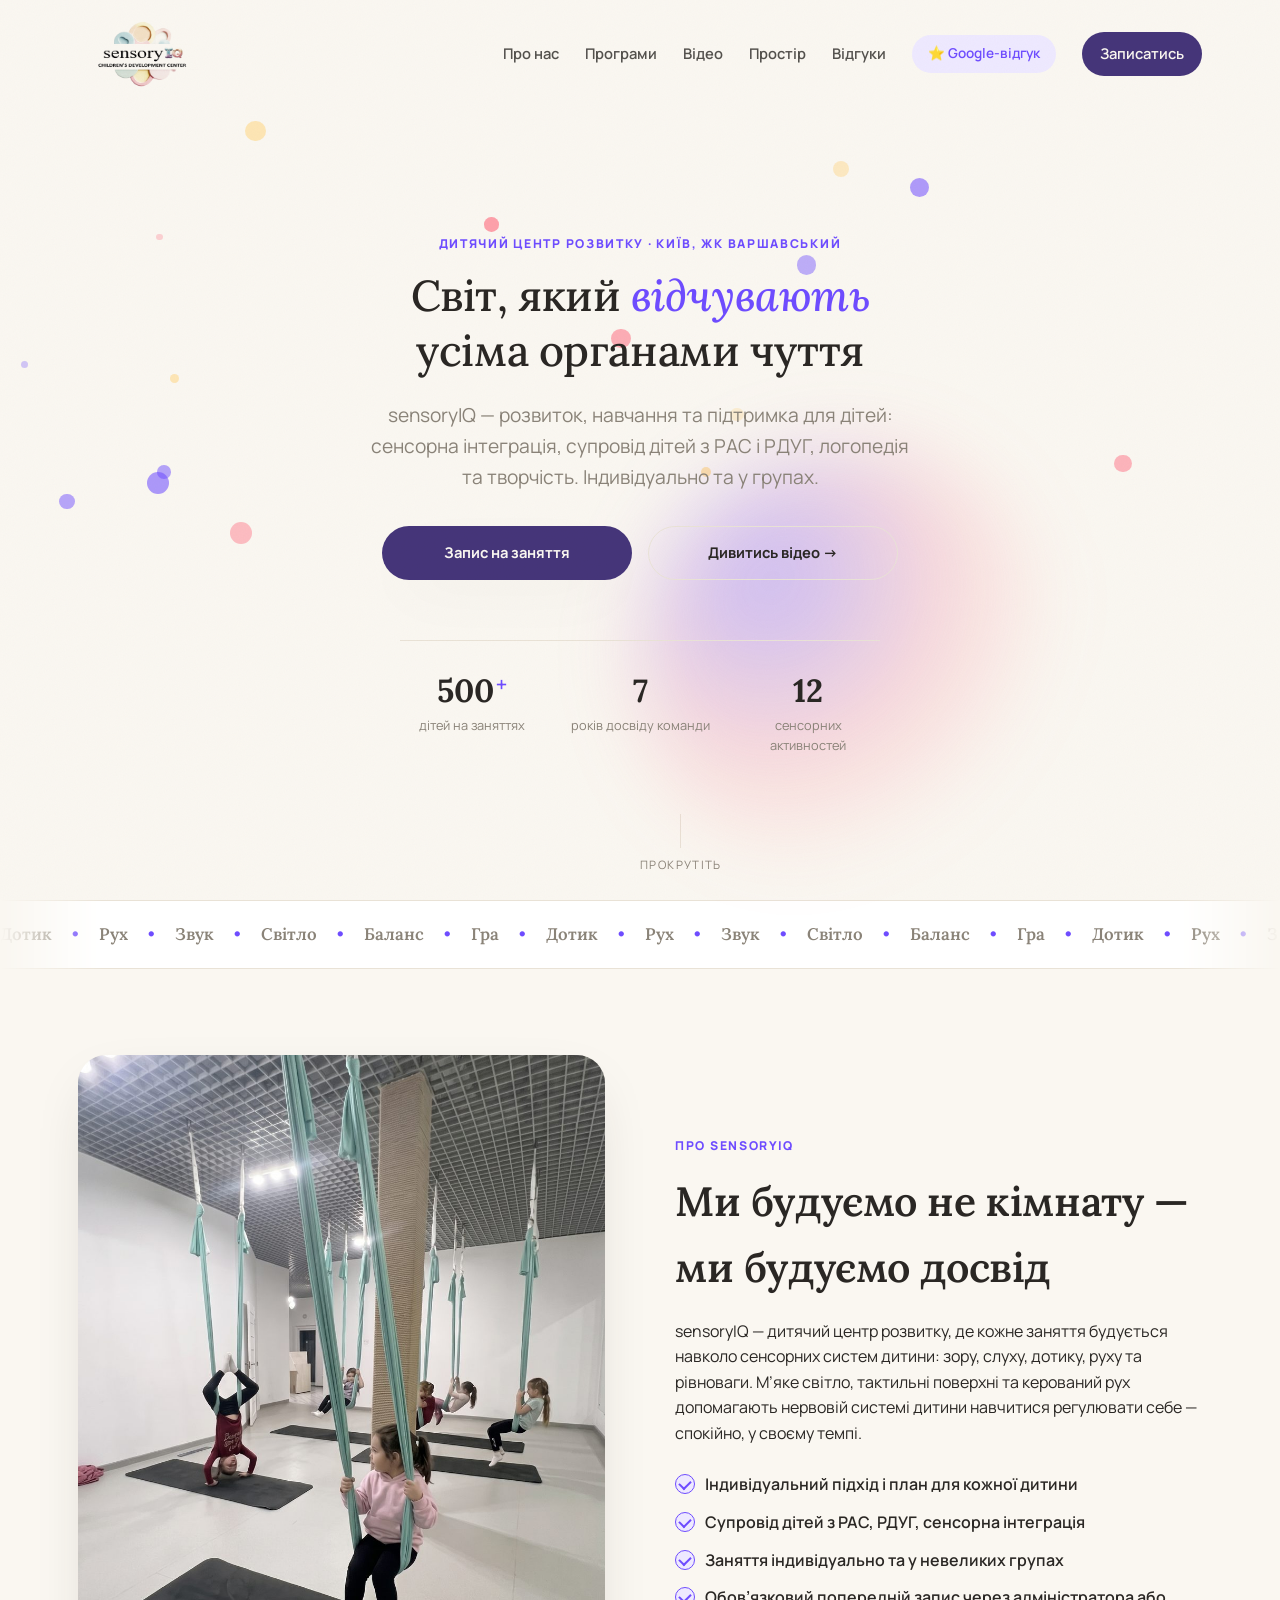
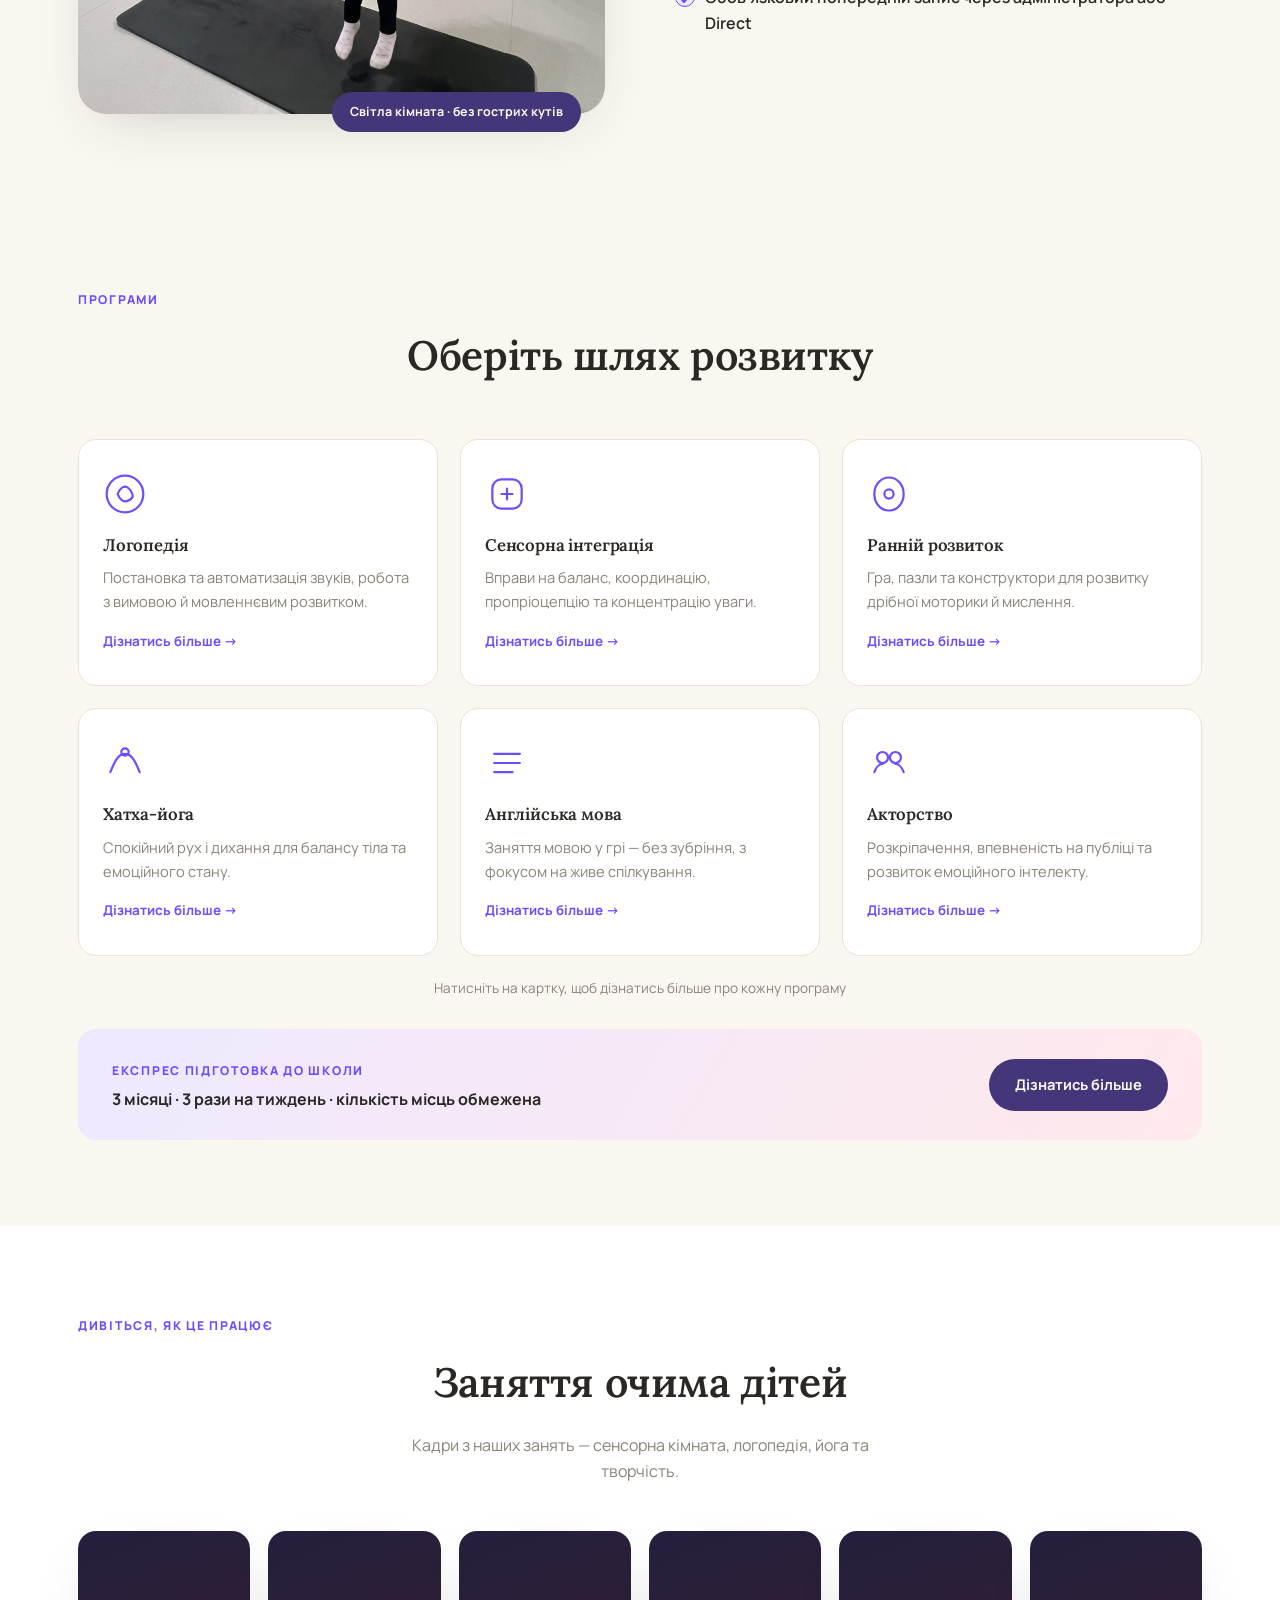
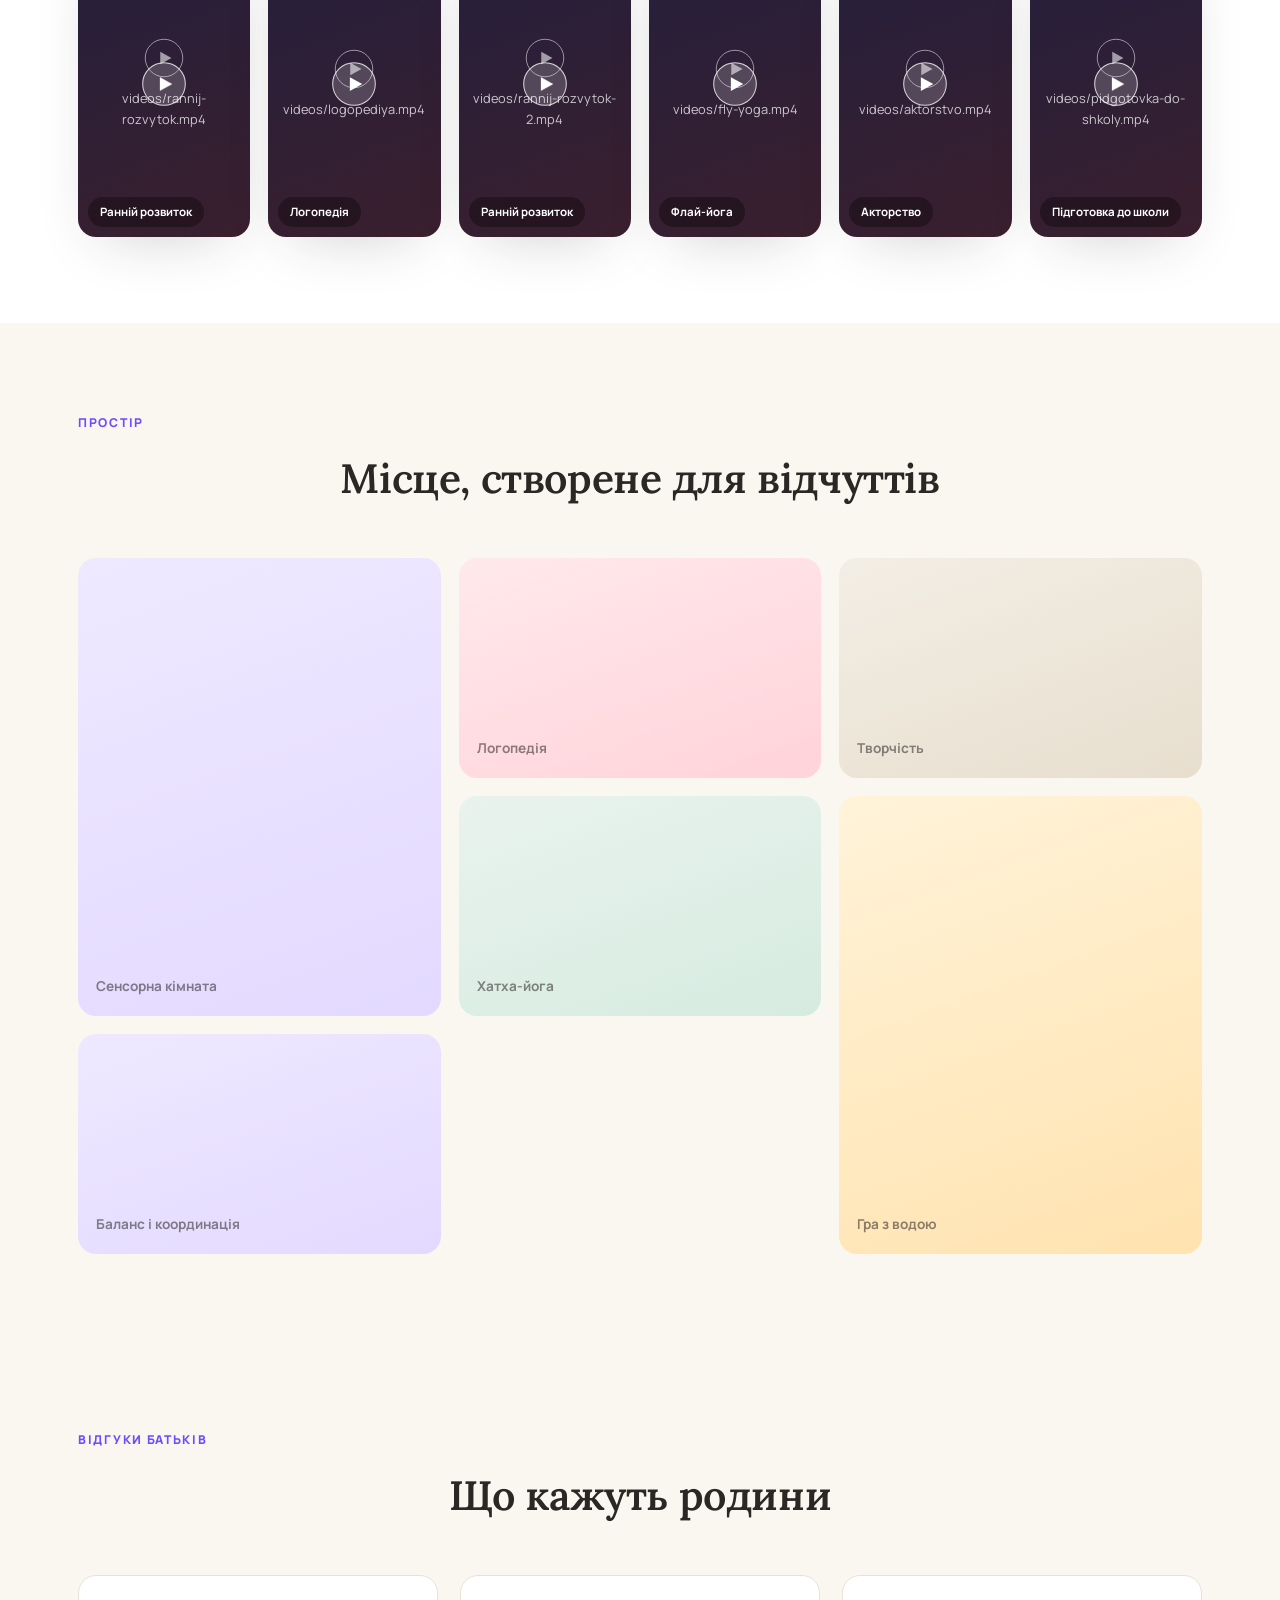
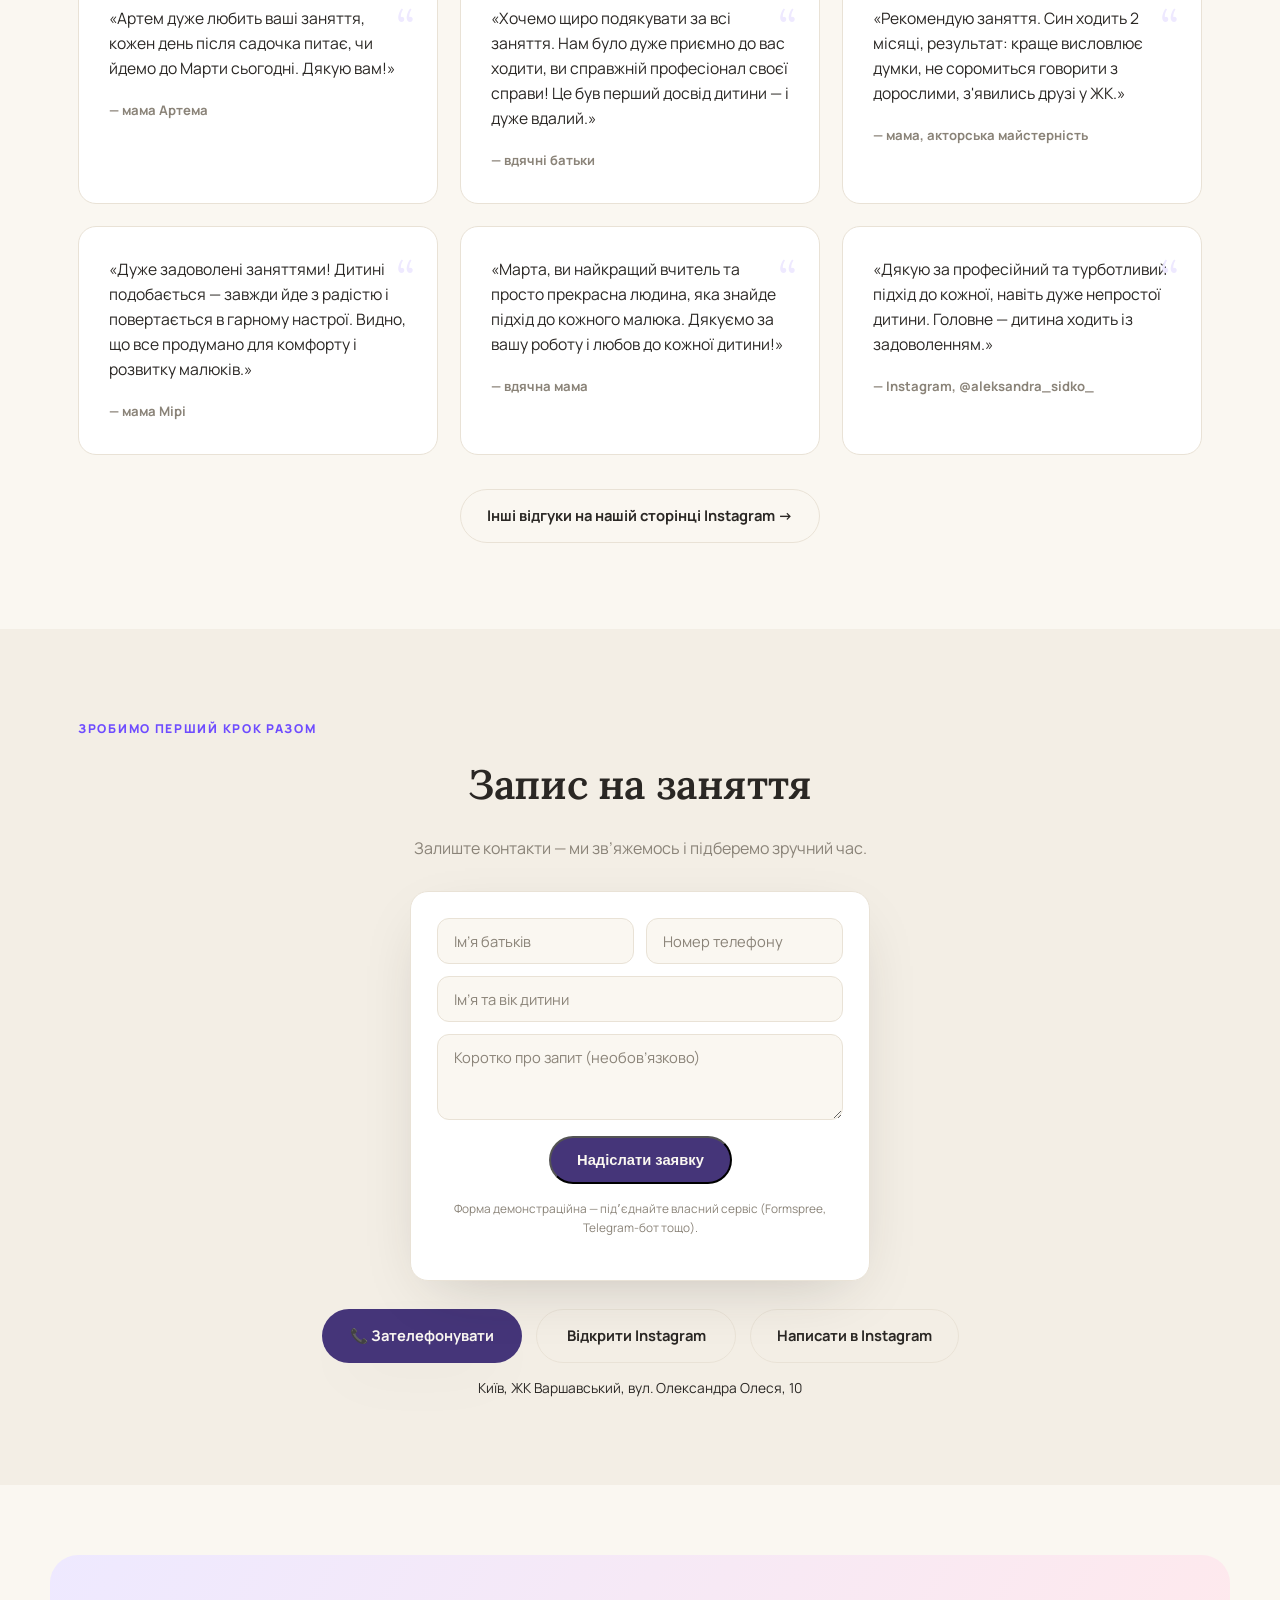
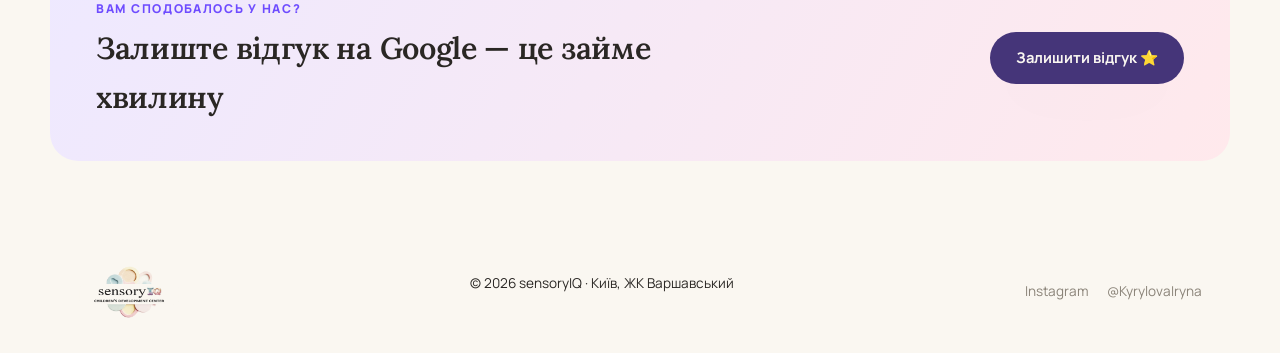
==== index.html @ 78f94ab3 "2 new" ====
<!DOCTYPE html>
<html lang="uk">
<head>
<meta charset="UTF-8">
<meta name="viewport" content="width=device-width, initial-scale=1.0">
<title>sensoryIQ — дитячий центр розвитку, Київ (ЖК Варшавський)</title>
<meta name="description" content="sensoryIQ — дитячий центр розвитку в Києві (ЖК Варшавський): сенсорна інтеграція, логопедія, ранній розвиток, хатха- та флай-йога, супровід дітей з РАС і РДУГ. Індивідуально та у групах.">
<meta name="keywords" content="сенсорна кімната Київ, дитячий центр розвитку, логопед Київ, сенсорна інтеграція, ранній розвиток дитини, РАС РДУГ, ЖК Варшавський">
<meta name="robots" content="index, follow">
<meta name="author" content="sensoryIQ">
<link rel="canonical" href="https://sensoryiq.github.io/">

<!-- Open Graph / Facebook / Instagram link preview -->
<meta property="og:type" content="business.business">
<meta property="og:site_name" content="sensoryIQ">
<meta property="og:title" content="sensoryIQ — дитячий центр розвитку, Київ">
<meta property="og:description" content="Сенсорна інтеграція, логопедія, ранній розвиток, хатха- та флай-йога для дітей. ЖК Варшавський, вул. Олександра Олеся, 10.">
<meta property="og:image" content="https://sensoryiq.github.io/assets/logo.png">
<meta property="og:url" content="https://sensoryiq.github.io/">
<meta property="og:locale" content="uk_UA">

<!-- Twitter Card -->
<meta name="twitter:card" content="summary_large_image">
<meta name="twitter:title" content="sensoryIQ — дитячий центр розвитку, Київ">
<meta name="twitter:description" content="Сенсорна інтеграція, логопедія, ранній розвиток, хатха- та флай-йога для дітей у Києві.">
<meta name="twitter:image" content="https://sensoryiq.github.io/assets/logo.png">

<!-- Favicons -->
<link rel="icon" href="assets/favicon.ico" sizes="any">
<link rel="icon" type="image/png" sizes="32x32" href="assets/favicon-32.png">
<link rel="icon" type="image/png" sizes="16x16" href="assets/favicon-16.png">
<link rel="apple-touch-icon" sizes="180x180" href="assets/favicon-180.png">
<meta name="theme-color" content="#FAF7F1">

<link rel="preconnect" href="https://fonts.googleapis.com">
<link rel="preconnect" href="https://fonts.gstatic.com" crossorigin>
<link href="https://fonts.googleapis.com/css2?family=Lora:ital,wght@0,400;0,500;0,600;0,700;1,600;1,700&family=Manrope:wght@400;500;600;700;800&display=swap" rel="stylesheet">
<link rel="stylesheet" href="style.css">

<!-- Structured data for Google (LocalBusiness / ChildCare) -->
<script type="application/ld+json">
{
  "@context": "https://schema.org",
  "@type": "ChildCare",
  "name": "sensoryIQ",
  "alternateName": "sensoryIQ Children's Development Center",
  "description": "Дитячий центр розвитку: сенсорна інтеграція, логопедія, ранній розвиток, хатха- та флай-йога, супровід дітей з РАС і РДУГ.",
  "image": "https://sensoryiq.github.io/assets/logo.png",
  "url": "https://sensoryiq.github.io/",
  "telephone": "+380637144836",
  "address": {
    "@type": "PostalAddress",
    "streetAddress": "вул. Олександра Олеся, 10",
    "addressLocality": "Київ",
    "addressCountry": "UA"
  },
  "sameAs": [
    "https://www.instagram.com/sensoryiq/"
  ]
}
</script>
</head>
<body>

<div class="grain"></div>
<div class="cursor-orb" id="cursorOrb" aria-hidden="true"></div>

<header class="site-header" id="siteHeader">
  <div class="wrap header-inner">
    <a href="#top" class="logo">
      <img src="assets/logo.png" alt="sensoryIQ — дитячий центр розвитку" width="140" height="74">
    </a>
    <nav class="nav" id="mainNav">
      <a href="#pro">Про нас</a>
      <a href="#programs">Програми</a>
      <a href="#video">Відео</a>
      <a href="#gallery">Простір</a>
      <a href="#reviews">Відгуки</a>
      <a href="https://share.google/1lm1CJQH7Kwl1VWo4" target="_blank" rel="noopener" class="nav-review">⭐ Google-відгук</a>
      <a href="#contact" class="nav-cta">Записатись</a>
    </nav>
    <button class="burger" id="burger" aria-label="Меню">
      <span></span><span></span><span></span>
    </button>
  </div>
</header>

<main id="top">

  <!-- HERO -->
  <section class="hero">
    <div class="hero-field" id="heroField">
      <!-- floating sensory dots, populated by JS -->
    </div>
    <div class="wrap hero-inner">
      <p class="eyebrow reveal">Дитячий центр розвитку · Київ, ЖК Варшавський</p>
      <h1 class="hero-title reveal">
        Світ, який <span class="accent-word">відчувають</span><br> усіма органами чуття
      </h1>
      <p class="hero-sub reveal">
        sensoryIQ — розвиток, навчання та підтримка для дітей: сенсорна інтеграція,
        супровід дітей з РАС і РДУГ, логопедія та творчість. Індивідуально та у групах.
      </p>
      <div class="hero-actions reveal">
        <a href="#contact" class="btn btn-primary magnetic">Запис на заняття</a>
        <a href="#video" class="btn btn-ghost magnetic">Дивитись відео →</a>
      </div>
      <div class="hero-stats reveal">
        <div class="stat">
          <span class="stat-value"><span class="stat-num" data-count="500">0</span><span class="stat-plus">+</span></span>
          <span class="stat-label">дітей на заняттях</span>
        </div>
        <div class="stat">
          <span class="stat-value"><span class="stat-num" data-count="7">0</span></span>
          <span class="stat-label">років досвіду команди</span>
        </div>
        <div class="stat">
          <span class="stat-value"><span class="stat-num" data-count="12">0</span></span>
          <span class="stat-label">сенсорних активностей</span>
        </div>
      </div>
    </div>
    <div class="scroll-cue reveal" aria-hidden="true"><span></span>прокрутіть</div>
  </section>

  <!-- MARQUEE -->
  <div class="marquee">
    <div class="marquee-track">
      <span>Дотик</span><span>•</span><span>Рух</span><span>•</span><span>Звук</span><span>•</span>
      <span>Світло</span><span>•</span><span>Баланс</span><span>•</span><span>Гра</span><span>•</span>
      <span>Дотик</span><span>•</span><span>Рух</span><span>•</span><span>Звук</span><span>•</span>
      <span>Світло</span><span>•</span><span>Баланс</span><span>•</span><span>Гра</span><span>•</span>
      <span>Дотик</span><span>•</span><span>Рух</span><span>•</span><span>Звук</span><span>•</span>
      <span>Світло</span><span>•</span><span>Баланс</span><span>•</span><span>Гра</span><span>•</span>
      <span>Дотик</span><span>•</span><span>Рух</span><span>•</span><span>Звук</span><span>•</span>
      <span>Світло</span><span>•</span><span>Баланс</span><span>•</span><span>Гра</span><span>•</span>
    </div>
  </div>

  <!-- ABOUT -->
  <section class="section about" id="pro">
    <div class="wrap about-grid">
      <div class="about-media reveal">
        <div class="media-frame">
          <img src="assets/photo-prostoru.jpg" alt="Сенсорна кімната sensoryIQ — заняття на повітряних гамаках" class="media-photo">
        </div>
        <div class="media-badge">Світла кімната · без гострих кутів</div>
      </div>
      <div class="about-text">
        <p class="eyebrow reveal">Про sensoryIQ</p>
        <h2 class="h2 reveal">Ми будуємо не кімнату — ми будуємо досвід</h2>
        <p class="reveal">
          sensoryIQ — дитячий центр розвитку, де кожне заняття будується навколо
          сенсорних систем дитини: зору, слуху, дотику, руху та рівноваги.
          М’яке світло, тактильні поверхні та керований рух допомагають нервовій
          системі дитини навчитися регулювати себе — спокійно, у своєму темпі.
        </p>
        <ul class="check-list reveal">
          <li>Індивідуальний підхід і план для кожної дитини</li>
          <li>Супровід дітей з РАС, РДУГ, сенсорна інтеграція</li>
          <li>Заняття індивідуально та у невеликих групах</li>
          <li>Обов’язковий попередній запис через адміністратора або Direct</li>
        </ul>
      </div>
    </div>
  </section>

  <!-- PROGRAMS -->
  <section class="section programs" id="programs">
    <div class="wrap">
      <p class="eyebrow reveal center">Програми</p>
      <h2 class="h2 reveal center">Оберіть шлях розвитку</h2>
      <div class="cards-grid">
        <a class="card reveal" href="programs/logopediya.html">
          <div class="card-icon">
            <svg viewBox="0 0 48 48"><circle cx="24" cy="24" r="20"/><path d="M16 24c2-6 6-8 8-8s6 2 8 8-6 8-8 8-6-2-8-8Z"/></svg>
          </div>
          <h3>Логопедія</h3>
          <p>Постановка та автоматизація звуків, робота з вимовою й мовленнєвим розвитком.</p>
          <span class="card-more">Дізнатись більше →</span>
        </a>
        <a class="card reveal" href="programs/sensorna-integraciya.html">
          <div class="card-icon">
            <svg viewBox="0 0 48 48"><rect x="8" y="8" width="32" height="32" rx="10"/><path d="M18 24h12M24 18v12"/></svg>
          </div>
          <h3>Сенсорна інтеграція</h3>
          <p>Вправи на баланс, координацію, пропріоцепцію та концентрацію уваги.</p>
          <span class="card-more">Дізнатись більше →</span>
        </a>
        <a class="card reveal" href="programs/rannij-rozvytok.html">
          <div class="card-icon">
            <svg viewBox="0 0 48 48"><path d="M24 6c9 0 16 8 16 18s-7 18-16 18S8 34 8 24 15 6 24 6Z"/><circle cx="24" cy="24" r="5"/></svg>
          </div>
          <h3>Ранній розвиток</h3>
          <p>Гра, пазли та конструктори для розвитку дрібної моторики й мислення.</p>
          <span class="card-more">Дізнатись більше →</span>
        </a>
        <a class="card reveal" href="programs/hatha-yoga.html">
          <div class="card-icon">
            <svg viewBox="0 0 48 48"><path d="M8 34c4-10 8-20 16-20s12 10 16 20"/><circle cx="24" cy="12" r="4"/></svg>
          </div>
          <h3>Хатха-йога</h3>
          <p>Спокійний рух і дихання для балансу тіла та емоційного стану.</p>
          <span class="card-more">Дізнатись більше →</span>
        </a>
        <a class="card reveal" href="programs/anglijska.html">
          <div class="card-icon">
            <svg viewBox="0 0 48 48"><path d="M10 14h28M10 24h28M10 34h20"/></svg>
          </div>
          <h3>Англійська мова</h3>
          <p>Заняття мовою у грі — без зубріння, з фокусом на живе спілкування.</p>
          <span class="card-more">Дізнатись більше →</span>
        </a>
        <a class="card reveal" href="programs/aktorstvo.html">
          <div class="card-icon">
            <svg viewBox="0 0 48 48"><circle cx="17" cy="18" r="6"/><circle cx="31" cy="18" r="6"/><path d="M8 34c2-6 6-9 9-9M40 34c-2-6-6-9-9-9"/></svg>
          </div>
          <h3>Акторство</h3>
          <p>Розкріпачення, впевненість на публіці та розвиток емоційного інтелекту.</p>
          <span class="card-more">Дізнатись більше →</span>
        </a>
      </div>
      <p class="section-sub center" style="margin-top:22px; font-size:0.85rem;">Натисніть на картку, щоб дізнатись більше про кожну програму</p>

      <div class="promo-banner reveal">
        <div>
          <p class="eyebrow" style="margin-bottom:6px;">Експрес підготовка до школи</p>
          <p class="promo-text">3 місяці · 3 рази на тиждень · кількість місць обмежена</p>
        </div>
        <a href="#contact" class="btn btn-primary magnetic">Дізнатись більше</a>
      </div>
    </div>
  </section>

  <!-- VIDEO -->
  <section class="section video-section" id="video">
    <div class="wrap">
      <p class="eyebrow reveal center">Дивіться, як це працює</p>
      <h2 class="h2 reveal center">Заняття очима дітей</h2>
      <p class="section-sub reveal center">Кадри з наших занять — сенсорна кімната, логопедія, йога та творчість.</p>

      <div class="video-grid">

        <div class="video-card reveal">
          <video class="video-el" playsinline muted loop preload="metadata" poster="assets/posters/rannij-rozvytok.jpg">
            <source src="videos/rannij-rozvytok.mp4" type="video/mp4">
          </video>
          <div class="video-fallback">
            <svg viewBox="0 0 64 64" class="play-icon"><circle cx="32" cy="32" r="30"/><path d="M26 22l18 10-18 10V22Z"/></svg>
            <span>videos/rannij-rozvytok.mp4</span>
          </div>
          <button class="video-play" aria-label="Відтворити відео">
            <svg viewBox="0 0 64 64"><circle cx="32" cy="32" r="31"/><path d="M26 22l18 10-18 10V22Z"/></svg>
          </button>
          <span class="video-caption">Ранній розвиток</span>
        </div>

        <div class="video-card reveal">
          <video class="video-el" playsinline muted loop preload="metadata" poster="assets/posters/logopediya.jpg">
            <source src="videos/logopediya.mp4" type="video/mp4">
          </video>
          <div class="video-fallback">
            <svg viewBox="0 0 64 64" class="play-icon"><circle cx="32" cy="32" r="30"/><path d="M26 22l18 10-18 10V22Z"/></svg>
            <span>videos/logopediya.mp4</span>
          </div>
          <button class="video-play" aria-label="Відтворити відео">
            <svg viewBox="0 0 64 64"><circle cx="32" cy="32" r="31"/><path d="M26 22l18 10-18 10V22Z"/></svg>
          </button>
          <span class="video-caption">Логопедія</span>
        </div>

        <div class="video-card reveal">
          <video class="video-el" playsinline muted loop preload="metadata" poster="assets/posters/rannij-rozvytok-2.jpg">
            <source src="videos/rannij-rozvytok-2.mp4" type="video/mp4">
          </video>
          <div class="video-fallback">
            <svg viewBox="0 0 64 64" class="play-icon"><circle cx="32" cy="32" r="30"/><path d="M26 22l18 10-18 10V22Z"/></svg>
            <span>videos/rannij-rozvytok-2.mp4</span>
          </div>
          <button class="video-play" aria-label="Відтворити відео">
            <svg viewBox="0 0 64 64"><circle cx="32" cy="32" r="31"/><path d="M26 22l18 10-18 10V22Z"/></svg>
          </button>
          <span class="video-caption">Ранній розвиток</span>
        </div>

        <div class="video-card reveal">
          <video class="video-el" playsinline muted loop preload="metadata" poster="assets/posters/fly-yoga.jpg">
            <source src="videos/fly-yoga.mp4" type="video/mp4">
          </video>
          <div class="video-fallback">
            <svg viewBox="0 0 64 64" class="play-icon"><circle cx="32" cy="32" r="30"/><path d="M26 22l18 10-18 10V22Z"/></svg>
            <span>videos/fly-yoga.mp4</span>
          </div>
          <button class="video-play" aria-label="Відтворити відео">
            <svg viewBox="0 0 64 64"><circle cx="32" cy="32" r="31"/><path d="M26 22l18 10-18 10V22Z"/></svg>
          </button>
          <span class="video-caption">Флай-йога</span>
        </div>

        <div class="video-card reveal">
          <video class="video-el" playsinline muted loop preload="metadata" poster="assets/posters/aktorstvo.jpg">
            <source src="videos/aktorstvo.mp4" type="video/mp4">
          </video>
          <div class="video-fallback">
            <svg viewBox="0 0 64 64" class="play-icon"><circle cx="32" cy="32" r="30"/><path d="M26 22l18 10-18 10V22Z"/></svg>
            <span>videos/aktorstvo.mp4</span>
          </div>
          <button class="video-play" aria-label="Відтворити відео">
            <svg viewBox="0 0 64 64"><circle cx="32" cy="32" r="31"/><path d="M26 22l18 10-18 10V22Z"/></svg>
          </button>
          <span class="video-caption">Акторство</span>
        </div>

        <div class="video-card reveal">
          <video class="video-el" playsinline muted loop preload="metadata" poster="assets/posters/pidgotovka-do-shkoly.jpg">
            <source src="videos/pidgotovka-do-shkoly.mp4" type="video/mp4">
          </video>
          <div class="video-fallback">
            <svg viewBox="0 0 64 64" class="play-icon"><circle cx="32" cy="32" r="30"/><path d="M26 22l18 10-18 10V22Z"/></svg>
            <span>videos/pidgotovka-do-shkoly.mp4</span>
          </div>
          <button class="video-play" aria-label="Відтворити відео">
            <svg viewBox="0 0 64 64"><circle cx="32" cy="32" r="31"/><path d="M26 22l18 10-18 10V22Z"/></svg>
          </button>
          <span class="video-caption">Підготовка до школи</span>
        </div>

      </div>
    </div>
  </section>

  <!-- GALLERY -->
  <section class="section gallery" id="gallery">
    <div class="wrap">
      <p class="eyebrow reveal center">Простір</p>
      <h2 class="h2 reveal center">Місце, створене для відчуттів</h2>
      <div class="gallery-grid">
        <div class="gallery-item reveal g-tall" data-tone="1"><span>Сенсорна кімната</span></div>
        <div class="gallery-item reveal" data-tone="2"><span>Логопедія</span></div>
        <div class="gallery-item reveal" data-tone="3"><span>Творчість</span></div>
        <div class="gallery-item reveal" data-tone="4"><span>Хатха-йога</span></div>
        <div class="gallery-item reveal g-tall" data-tone="5"><span>Гра з водою</span></div>
        <div class="gallery-item reveal" data-tone="1"><span>Баланс і координація</span></div>
      </div>
    </div>
  </section>

  <!-- REVIEWS -->
  <section class="section reviews" id="reviews">
    <div class="wrap">
      <p class="eyebrow reveal center">Відгуки батьків</p>
      <h2 class="h2 reveal center">Що кажуть родини</h2>
      <div class="reviews-track reveal">
        <div class="review-card">
          <p>«Артем дуже любить ваші заняття, кожен день після садочка питає, чи йдемо до Марти сьогодні. Дякую вам!»</p>
          <span>— мама Артема</span>
        </div>
        <div class="review-card">
          <p>«Хочемо щиро подякувати за всі заняття. Нам було дуже приємно до вас ходити, ви справжній професіонал своєї справи! Це був перший досвід дитини — і дуже вдалий.»</p>
          <span>— вдячні батьки</span>
        </div>
        <div class="review-card">
          <p>«Рекомендую заняття. Син ходить 2 місяці, результат: краще висловлює думки, не соромиться говорити з дорослими, з'явились друзі у ЖК.»</p>
          <span>— мама, акторська майстерність</span>
        </div>
        <div class="review-card">
          <p>«Дуже задоволені заняттями! Дитині подобається — завжди йде з радістю і повертається в гарному настрої. Видно, що все продумано для комфорту і розвитку малюків.»</p>
          <span>— мама Мірі</span>
        </div>
        <div class="review-card">
          <p>«Марта, ви найкращий вчитель та просто прекрасна людина, яка знайде підхід до кожного малюка. Дякуємо за вашу роботу і любов до кожної дитини!»</p>
          <span>— вдячна мама</span>
        </div>
        <div class="review-card">
          <p>«Дякую за професійний та турботливий підхід до кожної, навіть дуже непростої дитини. Головне — дитина ходить із задоволенням.»</p>
          <span>— Instagram, @aleksandra_sidko_</span>
        </div>
      </div>
      <div class="center" style="margin-top:34px;">
        <a href="https://www.instagram.com/sensoryiq/" target="_blank" rel="noopener" class="btn btn-ghost magnetic">Інші відгуки на нашій сторінці Instagram →</a>
      </div>
    </div>
  </section>

  <!-- CTA / CONTACT -->
  <section class="section contact" id="contact">
    <div class="wrap contact-inner">
      <p class="eyebrow reveal center">Зробимо перший крок разом</p>
      <h2 class="h2 reveal center">Запис на заняття</h2>
      <p class="section-sub reveal center">Залиште контакти — ми зв’яжемось і підберемо зручний час.</p>

      <form class="contact-form reveal" id="contactForm">
        <div class="form-row">
          <input type="text" name="name" placeholder="Ім’я батьків" required>
          <input type="tel" name="phone" placeholder="Номер телефону" required>
        </div>
        <input type="text" name="child" placeholder="Ім’я та вік дитини">
        <textarea name="message" placeholder="Коротко про запит (необов’язково)" rows="3"></textarea>
        <button type="submit" class="btn btn-primary magnetic">Надіслати заявку</button>
        <p class="form-note">Форма демонстраційна — підʼєднайте власний сервіс (Formspree, Telegram-бот тощо).</p>
      </form>

      <div class="contact-actions reveal">
        <a href="tel:+380637144836" class="btn btn-primary magnetic">📞 Зателефонувати</a>
        <a href="https://www.instagram.com/sensoryiq/" target="_blank" rel="noopener" class="btn btn-ghost magnetic">Відкрити Instagram</a>
        <a href="https://ig.me/m/sensoryiq" target="_blank" rel="noopener" class="btn btn-ghost magnetic">Написати в Instagram</a>
      </div>
      <p class="contact-address reveal center">Київ, ЖК Варшавський, вул. Олександра Олеся, 10</p>
    </div>
  </section>

</main>

<!-- REVIEW CTA — BOTTOM -->
<section class="review-cta">
  <div class="wrap review-cta-inner">
    <div>
      <p class="eyebrow" style="margin-bottom:6px;">Вам сподобалось у нас?</p>
      <h2 class="h2" style="margin-bottom:0; font-size: clamp(1.4rem, 2.6vw, 1.9rem);">Залиште відгук на Google — це займе хвилину</h2>
    </div>
    <a href="https://share.google/1lm1CJQH7Kwl1VWo4" target="_blank" rel="noopener" class="btn btn-primary magnetic">Залишити відгук ⭐</a>
  </div>
</section>

<footer class="site-footer">
  <div class="wrap footer-inner">
    <a href="#top" class="logo">
      <img src="assets/logo.png" alt="sensoryIQ" width="110" height="58">
    </a>
    <p>© <span id="year"></span> sensoryIQ · Київ, ЖК Варшавський</p>
    <div class="footer-links">
      <a href="https://www.instagram.com/sensoryiq/" target="_blank" rel="noopener">Instagram</a>
      <a href="https://t.me/KyrylovaIryna" target="_blank" rel="noopener">@KyrylovaIryna</a>
    </div>
  </div>
</footer>

<button class="to-top" id="toTop" aria-label="Прокрутити нагору">
  <svg viewBox="0 0 24 24" width="20" height="20"><path d="M12 19V5M5 12l7-7 7 7" fill="none" stroke="currentColor" stroke-width="2.2" stroke-linecap="round" stroke-linejoin="round"/></svg>
</button>

<script src="script.js"></script>
</body>
</html>
---- style.css ----
/* =========================================================
   SensoryIQ — design tokens
   Palette: warm ivory + soft surfaces + one vivid accent (violet)
   Display face: Lora (serif) / Body: Manrope
========================================================= */
:root{
  --bg: #FAF7F1;
  --surface: #FFFFFF;
  --surface-2: #F3EEE5;
  --ink: #2A2724;
  --muted: #8A8378;
  --line: #E9E2D6;
  --accent: #6E4CFF;
  --accent-2: #FF5D73;
  --accent-soft: #EEE9FF;
  --accent-soft-2: #FFE9EC;
  --accent-deep: #453579;
  --radius-lg: 28px;
  --radius-md: 18px;
  --radius-sm: 12px;
  --shadow-soft: 0 20px 60px -25px rgba(42,39,36,0.25);
  --ease: cubic-bezier(.16,1,.3,1);
}

*{ box-sizing: border-box; }
html{ scroll-behavior: smooth; overflow-x: hidden; }
body{ overflow-x: hidden; }
[id]{ scroll-margin-top: 128px; }

body{
  margin:0;
  background: var(--bg);
  color: var(--ink);
  font-family: 'Manrope', sans-serif;
  font-size: 16px;
  line-height: 1.6;
  -webkit-font-smoothing: antialiased;
  overflow-x: hidden;
}

h1,h2,h3{
  font-family: 'Lora', serif;
  font-weight: 600;
  margin: 0;
  letter-spacing: -0.01em;
}
h3{ font-weight: 600; font-size: 1.05rem; }

p{ margin: 0 0 1rem; color: var(--ink); }
a{ color: inherit; text-decoration: none; }
.wrap{ max-width: 1180px; margin: 0 auto; padding: 0 28px; }
.center{ text-align: center; margin-left: auto; margin-right: auto; }

.eyebrow{
  display:inline-block;
  font-family:'Manrope', sans-serif;
  font-size: 0.76rem;
  font-weight: 800;
  letter-spacing: 0.14em;
  text-transform: uppercase;
  color: var(--accent);
  margin: 0 0 14px;
}
.h2{ font-size: clamp(1.8rem, 3.2vw, 2.6rem); font-weight: 600; max-width: 620px; margin: 0 auto 18px; }
.section-sub{ color: var(--muted); max-width: 520px; margin: 0 auto 30px; }
.section{ padding: 86px 0; position: relative; }
code{ background: var(--surface-2); padding: 2px 8px; border-radius: 6px; font-size: 0.85em; }

/* film grain / texture overlay for warmth */
.grain{
  position: fixed; inset: 0; pointer-events: none; z-index: 999;
  opacity: 0.035; mix-blend-mode: multiply;
  background-image: url("data:image/svg+xml,%3Csvg xmlns='http://www.w3.org/2000/svg' width='120' height='120'%3E%3Cfilter id='n'%3E%3CfeTurbulence type='fractalNoise' baseFrequency='0.9' numOctaves='2' stitchTiles='stitch'/%3E%3C/filter%3E%3Crect width='100%25' height='100%25' filter='url(%23n)'/%3E%3C/svg%3E");
}

/* cursor-reactive sensory orb — signature element */
.cursor-orb{
  position: fixed; top:0; left:0; width: 420px; height: 420px;
  border-radius: 50%; pointer-events: none; z-index: 1;
  background: radial-gradient(circle at 30% 30%, rgba(110,76,255,0.35), rgba(255,93,115,0.18) 45%, transparent 70%);
  filter: blur(40px);
  transform: translate(-50%,-50%);
  transition: opacity .4s var(--ease);
  will-change: transform;
}

/* ---------------- HEADER ---------------- */
.site-header{
  position: fixed; top:0; left:0; right:0; z-index: 100;
  padding: 20px 0;
  transition: background .3s var(--ease), padding .3s var(--ease), box-shadow .3s var(--ease);
}
.site-header.scrolled{
  background: rgba(250,247,241,0.85);
  backdrop-filter: blur(14px);
  padding: 14px 0;
  box-shadow: 0 1px 0 var(--line);
}
.site-header.scrolled .logo img{ height: 48px; }
.header-inner{ display:flex; align-items:center; justify-content: space-between; }
.logo{ display:flex; align-items:center; }
.logo img{ height: 68px; width: auto; display:block; }

.nav{ display:flex; align-items:center; gap: 26px; font-size: 0.92rem; font-weight: 600; }
.nav a{ opacity: .8; transition: opacity .2s; }
.nav a:hover{ opacity: 1; }
.nav-review{
  opacity: 1 !important; color: var(--accent) !important;
  background: var(--accent-soft); padding: 8px 16px; border-radius: 999px; font-size: 0.85rem;
}
.nav-review:hover{ background: var(--accent-soft-2) !important; }
.nav-cta{
  background: var(--accent-deep); color: var(--bg) !important; opacity:1 !important;
  padding: 10px 18px; border-radius: 999px;
}
.burger{ display:none; flex-direction:column; gap:5px; background:none; border:0; cursor:pointer; padding: 8px; }
.burger span{ width: 22px; height: 2px; background: var(--ink); border-radius: 2px; }

/* ---------------- HERO ---------------- */
.hero{
  position: relative;
  min-height: 100svh;
  display:flex; flex-direction:column; align-items:center; justify-content:center;
  text-align:center;
  padding: 146px 0 60px;
  overflow: hidden;
}
.hero-field{ position:absolute; inset:0; z-index:0; pointer-events:none; }
.hero-field .dot{
  position:absolute; border-radius:50%;
  background: var(--accent);
  opacity: 0.55;
}
.hero-inner{ position:relative; z-index:2; max-width: 780px; }
.hero-title{
  font-size: clamp(1.7rem, 3.4vw, 2.7rem);
  font-weight: 500;
  line-height: 1.28;
  margin-bottom: 22px;
}
.accent-word{ color: var(--accent); font-style: italic; font-weight: 500; position:relative; }
.hero-sub{
  font-size: clamp(1rem, 1.6vw, 1.2rem);
  color: var(--muted);
  max-width: 560px; margin: 0 auto 34px;
}
.hero-actions{ display:flex; gap:16px; justify-content:center; flex-wrap:wrap; margin-bottom: 60px; }
.hero-actions .btn{ min-width: 250px; justify-content:center; }

.btn{
  display:inline-flex; align-items:center; gap:8px;
  padding: 14px 26px; border-radius: 999px;
  font-weight: 700; font-size: 0.92rem;
  transition: transform .35s var(--ease), box-shadow .35s var(--ease), background .3s;
}
.btn-primary{ background: var(--accent-deep); color: var(--bg); box-shadow: var(--shadow-soft); }
.btn-primary:hover{ transform: translateY(-3px); }
.btn-ghost{ background: transparent; border: 1.5px solid var(--line); color: var(--ink); }
.btn-ghost:hover{ background: var(--surface-2); }

.hero-stats{
  display:grid; grid-template-columns: repeat(3, 1fr); gap: 24px; max-width: 480px; margin: 0 auto;
  padding-top: 34px; border-top: 1px solid var(--line);
}
.stat{ display:flex; flex-direction:column; align-items:center; }
.stat-value{ display:flex; align-items:flex-start; gap: 2px; }
.stat-num{ font-family:'Lora', serif; font-size: 2rem; font-weight:700; color: var(--ink); line-height:1; }
.stat-plus{ font-family:'Lora', serif; font-size: 1.3rem; color: var(--accent); font-weight:700; line-height:1; }
.stat-label{ font-size: 0.8rem; color: var(--muted); margin-top: 8px; }

.scroll-cue{
  position:absolute; bottom: 26px; left:50%; transform: translateX(-50%);
  font-size: 0.72rem; letter-spacing: .12em; text-transform: uppercase; color: var(--muted);
  display:flex; flex-direction:column; align-items:center; gap:8px;
}
.scroll-cue span{
  width: 1px; height: 34px; background: var(--line);
  position: relative; overflow:hidden;
}
.scroll-cue span::after{
  content:''; position:absolute; top:-100%; left:0; width:100%; height:100%;
  background: var(--accent);
  animation: scrollLine 1.8s infinite var(--ease);
}
@keyframes scrollLine{ 50%{ top:0; } 100%{ top:100%; } }

/* ---------------- MARQUEE ---------------- */
.marquee{
  border-top: 1px solid var(--line); border-bottom: 1px solid var(--line);
  overflow: hidden; padding: 20px 0; background: var(--surface);
  mask-image: linear-gradient(to right, transparent, black 8%, black 92%, transparent);
  -webkit-mask-image: linear-gradient(to right, transparent, black 8%, black 92%, transparent);
}
.marquee-track{
  display:flex; gap: 20px; white-space: nowrap; width: max-content;
  font-family:'Lora', serif; font-size: 1.05rem; font-weight:600;
  color: var(--muted);
  animation: marquee 34s linear infinite;
}
.marquee-track span:nth-child(2n){ color: var(--accent); }
@keyframes marquee{ from{ transform: translateX(0); } to{ transform: translateX(-25%); } }

/* ---------------- ABOUT ---------------- */
.about-grid{ display:grid; grid-template-columns: 1fr 1fr; gap: 70px; align-items:center; }
.media-frame{
  border-radius: var(--radius-lg); overflow:hidden; aspect-ratio: 4/5;
  background: var(--surface-2); box-shadow: var(--shadow-soft);
  position:relative;
}
.media-photo{ width:100%; height:100%; object-fit:cover; display:block; }
.media-placeholder{
  width:100%; height:100%; display:flex; flex-direction:column; align-items:center; justify-content:center;
  gap: 14px; position:relative;
  background: linear-gradient(160deg, var(--accent-soft), var(--accent-soft-2));
}
.blob-svg{ width: 62%; opacity: 0.9; }
.blob-path{ fill: var(--accent); animation: morph 9s var(--ease) infinite alternate; transform-origin: center; }
@keyframes morph{
  0%{ d: path("M45,-58C58,-49,68,-33,71,-15C74,3,70,23,58,38C46,53,26,64,4,66C-18,68,-36,62,-49,49C-62,36,-70,16,-70,-4C-71,-24,-64,-44,-49,-56C-35,-68,-13,-73,6,-77C25,-81,32,-67,45,-58Z"); }
  100%{ d: path("M39,-51C51,-40,60,-27,64,-11C68,5,67,23,58,38C49,52,32,63,13,68C-6,72,-27,68,-42,56C-57,44,-66,25,-67,5C-68,-14,-61,-33,-48,-46C-35,-59,-16,-67,2,-68C20,-70,27,-62,39,-51Z"); }
}
.placeholder-label{ font-size: 0.8rem; font-weight:700; color: var(--ink); background: rgba(255,255,255,.7); padding:6px 14px; border-radius: 999px; }
.media-badge{
  position:absolute; bottom: -18px; right: 24px;
  background: var(--accent-deep); color: var(--bg); font-family:'Manrope',sans-serif; font-size:0.78rem; font-weight:700;
  padding: 10px 18px; border-radius: 999px; box-shadow: var(--shadow-soft);
}
.check-list{ list-style:none; padding:0; margin: 26px 0 0; display:grid; gap: 12px; }
.check-list li{ position:relative; padding-left: 30px; font-weight:600; }
.check-list li::before{
  content:''; position:absolute; left:0; top:2px; width:18px; height:18px; border-radius:50%;
  background: var(--accent-soft); border: 1.5px solid var(--accent);
}
.check-list li::after{
  content:''; position:absolute; left:6px; top:6px; width:6px; height:9px;
  border-right:2px solid var(--accent); border-bottom:2px solid var(--accent);
  transform: rotate(45deg);
}

/* ---------------- PROGRAMS ---------------- */
.cards-grid{ display:grid; grid-template-columns: repeat(3,1fr); gap: 22px; margin-top: 50px; }
.promo-banner{
  margin-top: 28px; padding: 28px 34px; border-radius: var(--radius-md);
  background: linear-gradient(120deg, var(--accent-soft), var(--accent-soft-2));
  display:flex; align-items:center; justify-content:space-between; gap: 20px; flex-wrap: wrap;
}
.promo-text{ font-weight:700; margin:0; }
.card{
  display:block;
  background: var(--surface); border-radius: var(--radius-md); padding: 32px 24px;
  border: 1px solid var(--line);
  min-width: 0;
  transition: transform .4s var(--ease), box-shadow .4s var(--ease), border-color .4s;
}
.card:hover{ transform: translateY(-8px); box-shadow: var(--shadow-soft); border-color: transparent; }
.card-icon{ width: 44px; height:44px; margin-bottom: 16px; }
.card-icon svg{ width:100%; height:100%; fill:none; stroke: var(--accent); stroke-width:2.4; stroke-linecap:round; stroke-linejoin:round; }
.card h3{ font-size: 1.05rem; margin-bottom: 8px; }
.card p{ color: var(--muted); font-size: 0.92rem; margin:0 0 14px; }
.card-more{
  display:inline-block; font-family:'Manrope',sans-serif; font-weight:700; font-size: 0.84rem;
  color: var(--accent); transition: transform .3s var(--ease);
}
.card:hover .card-more{ transform: translateX(4px); }

/* ---------------- VIDEO ---------------- */
.video-section{ background: var(--surface); }
.video-grid{
  display:grid; grid-template-columns: repeat(6, 1fr); gap: 18px; margin-top: 46px;
}
.video-card{
  position:relative; border-radius: var(--radius-md); overflow:hidden; aspect-ratio: 9/16;
  background: linear-gradient(160deg, #241f3d, #3a1f2e);
  cursor:pointer;
  box-shadow: var(--shadow-soft);
}
.video-el{ position:absolute; inset:0; width:100%; height:100%; object-fit:cover; display:block; }
.video-fallback{
  position:absolute; inset:0; display:none; flex-direction:column; align-items:center; justify-content:center;
  gap: 10px; color: rgba(255,255,255,.75); font-size: 0.8rem; text-align:center; padding: 0 12px;
}
.video-card.no-source .video-fallback{ display:flex; }
.video-card.no-source .video-el{ visibility:hidden; }
.play-icon{ width: 40px; height:40px; opacity:.8; }
.play-icon path, .play-icon circle{ fill:none; stroke: rgba(255,255,255,.7); stroke-width:1.5; }
.play-icon path{ fill: rgba(255,255,255,.7); stroke:none; }
.video-play{
  position:absolute; inset:0; margin:auto; width:56px; height:56px; border:0; background:none; cursor:pointer;
  display:flex; align-items:center; justify-content:center;
}
.video-play svg{ width:100%; height:100%; transition: transform .3s var(--ease), opacity .3s var(--ease); }
.video-play circle{ fill: rgba(255,255,255,0.18); stroke: rgba(255,255,255,.8); stroke-width:1.5; backdrop-filter: blur(4px); }
.video-play path{ fill:#fff; }
.video-card:hover .video-play svg{ transform: scale(1.1); }
.video-card{ cursor:pointer; }

/* while playing, fade the big play icon out but keep it (and the whole card) clickable to pause again */
.video-card.is-playing .video-play svg{ opacity: 0; }
.video-card.is-playing:hover .video-play svg,
.video-card.is-playing:focus-within .video-play svg{ opacity: 1; }

/* small always-visible "tap to pause" hint — helps on touch devices where :hover doesn't apply */
.video-card.is-playing::after{
  content: '⏸'; position:absolute; top: 10px; right: 10px; z-index: 3;
  width: 30px; height: 30px; border-radius: 50%;
  background: rgba(0,0,0,0.38); backdrop-filter: blur(4px);
  color:#fff; font-size: 0.8rem; display:flex; align-items:center; justify-content:center;
  pointer-events:none;
}
.video-caption{
  position:absolute; left:10px; bottom:10px; z-index:2;
  font-family:'Manrope', sans-serif; font-weight:700; font-size: 0.72rem;
  color:#fff; background: rgba(0,0,0,0.32); backdrop-filter: blur(6px);
  padding: 6px 12px; border-radius: 999px; pointer-events:none;
}
.video-card.is-playing .video-caption{ opacity: 0; transition: opacity .25s; }

/* ---------------- GALLERY ---------------- */
.gallery-grid{ display:grid; grid-template-columns: repeat(3,1fr); grid-auto-rows: 220px; gap: 18px; margin-top: 46px; }
.gallery-item{
  border-radius: var(--radius-md); display:flex; align-items:flex-end; padding: 18px;
  font-family:'Manrope', sans-serif; font-weight:700; font-size:0.85rem; color: rgba(42,39,36,.55);
  background-size: cover; background-position:center;
  transition: transform .5s var(--ease);
}
.gallery-item:hover{ transform: scale(0.98); }
.g-tall{ grid-row: span 2; }
.gallery-item[data-tone="1"]{ background: linear-gradient(160deg, #EEE9FF, #E3D9FF); }
.gallery-item[data-tone="2"]{ background: linear-gradient(160deg, #FFE9EC, #FFD3D9); }
.gallery-item[data-tone="3"]{ background: linear-gradient(160deg, #F3EEE5, #E7DECE); }
.gallery-item[data-tone="4"]{ background: linear-gradient(160deg, #E9F3EE, #D6EBE0); }
.gallery-item[data-tone="5"]{ background: linear-gradient(160deg, #FFF3D9, #FFE3B0); }

/* ---------------- REVIEWS ---------------- */
.reviews-track{ display:grid; grid-template-columns: repeat(3,1fr); gap: 22px; margin-top: 46px; }
.review-card{
  background: var(--surface); border: 1px solid var(--line); border-radius: var(--radius-md);
  padding: 30px; position:relative;
}
.review-card p{ font-size: 0.98rem; margin-bottom: 16px; }
.review-card span{ font-size: 0.82rem; color: var(--muted); font-weight:700; }
.review-card::before{
  content: '“'; position:absolute; top: 14px; right: 22px; font-family:'Lora', serif;
  font-size: 3rem; color: var(--accent-soft);
}

/* ---------------- CONTACT ---------------- */
.contact{ background: var(--surface-2); }
.contact-inner{ position:relative; }
.contact-form{
  max-width: 460px; margin: 26px auto 0; display:grid; gap: 12px; position:relative; z-index:2;
  background: var(--surface); border: 1px solid var(--line); border-radius: var(--radius-md);
  padding: 26px; box-shadow: var(--shadow-soft);
}
.form-row{ display:grid; grid-template-columns: 1fr 1fr; gap:12px; }
.contact-form input, .contact-form textarea{
  width:100%; padding: 12px 16px; border-radius: var(--radius-sm); border: 1px solid var(--line);
  background: var(--bg); color: var(--ink); font-family:'Manrope',sans-serif; font-size:0.92rem;
  outline:none; transition: border-color .3s;
}
.contact-form input::placeholder, .contact-form textarea::placeholder{ color: var(--muted); }
.contact-form input:focus, .contact-form textarea:focus{ border-color: var(--accent); }
.contact-form .btn-primary{ justify-self:center; margin-top:4px; }
.form-note{ text-align:center; font-size: 0.74rem; color: var(--muted); margin-top: 4px; }
.contact-actions{ display:flex; gap: 14px; justify-content:center; margin-top: 28px; flex-wrap:wrap; }
.contact-actions .btn{ min-width: 200px; justify-content:center; }
.contact-address{ opacity:.7; text-align:center; margin: 14px auto 0; font-size: 0.86rem; }

/* ---------------- REVIEW CTA (bottom banner) ---------------- */
.review-cta{ padding: 70px 0; }
.review-cta-inner{
  display:flex; align-items:center; justify-content:space-between; gap: 24px; flex-wrap:wrap;
  background: linear-gradient(120deg, var(--accent-soft), var(--accent-soft-2));
  border-radius: var(--radius-lg); padding: 40px 46px;
}

/* ---------------- FOOTER ---------------- */
.site-footer{ padding: 34px 0; }
.footer-inner{ display:flex; align-items:center; justify-content:space-between; flex-wrap:wrap; gap: 12px; font-size:0.85rem; color: var(--muted); }
.footer-links{ display:flex; align-items:center; gap: 18px; }
.footer-links a{ transition: color .2s; }
.footer-links a:hover{ color: var(--accent); }
.footer-inner .logo img{ height: 54px; opacity: 0.9; }

/* ---------------- BACK TO TOP ---------------- */
.to-top{
  position: fixed; right: 24px; bottom: 24px; z-index: 90;
  width: 48px; height: 48px; border-radius: 50%; border: 0; cursor:pointer;
  background: var(--accent-deep); color: var(--bg);
  display:flex; align-items:center; justify-content:center;
  box-shadow: var(--shadow-soft);
  opacity: 0; transform: translateY(12px); pointer-events: none;
  transition: opacity .3s var(--ease), transform .3s var(--ease), background .3s;
}
.to-top:hover{ background: var(--accent); }
.to-top.visible{ opacity: 1; transform: translateY(0); pointer-events: auto; }
@media (max-width: 720px){
  .to-top{ right: 16px; bottom: 16px; width: 44px; height: 44px; }
}

/* ---------------- PROGRAM DETAIL PAGES ---------------- */
.page-hero{ padding: 160px 0 60px; text-align:center; }
.back-link{
  display:inline-block; margin-bottom: 22px; font-weight:700; font-size:0.9rem;
  color: var(--muted); transition: color .2s;
}
.back-link:hover{ color: var(--accent); }
.page-title{ margin: 0 auto 14px; }
.page-lead{ font-weight:700; max-width: 560px; margin: 0 auto 14px; }
.page-hero p{ max-width: 560px; margin-left:auto; margin-right:auto; }
.page-hero .btn{ margin-top: 18px; }

.program-gallery-section{ background: var(--surface); }
.program-gallery{
  display:grid; grid-template-columns: repeat(4,1fr); gap: 14px; margin-top: 44px;
  max-width: 900px; margin-left:auto; margin-right:auto;
}
.pg-item{
  position: relative;
  border-radius: var(--radius-sm); overflow:hidden; aspect-ratio: 1/1;
  box-shadow: var(--shadow-soft);
}
.pg-item img{ width:100%; height:100%; object-fit:cover; display:block; transition: transform .5s var(--ease); }
.pg-item:hover img{ transform: scale(1.05); }
/* video tiles reuse .video-card behaviour but at the smaller square size */
.pg-item.video-card{ aspect-ratio: 1/1; }
.pg-item.video-card .play-icon{ width: 30px; height: 30px; }
.pg-item.video-card .video-play{ width: 42px; height: 42px; }

/* photo variant of the video cards used in "Заняття очима дітей" */
.photo-card{ cursor: default; }
.photo-card .video-el{ position:absolute; inset:0; width:100%; height:100%; object-fit:cover; }

@media (max-width: 900px){
  .program-gallery{ grid-template-columns: repeat(3,1fr); }
}
@media (max-width: 640px){
  .page-hero{ padding-top: 140px; }
  .program-gallery{ grid-template-columns: repeat(2,1fr); gap: 10px; }
}

/* ---------------- REVEAL ANIMATIONS ---------------- */
.reveal{
  opacity: 0; transform: translateY(28px);
  transition: opacity .8s var(--ease), transform .8s var(--ease);
}
.reveal.in-view{ opacity: 1; transform: translateY(0); }
.reveal:nth-child(2){ transition-delay: .05s; }
.reveal:nth-child(3){ transition-delay: .1s; }
.reveal:nth-child(4){ transition-delay: .15s; }

/* magnetic buttons handled via JS transform, keep transition smooth */
.magnetic{ will-change: transform; }

/* ---------------- RESPONSIVE ---------------- */
@media (max-width: 900px){
  .about-grid{ grid-template-columns: 1fr; gap: 40px; }
  .cards-grid{ grid-template-columns: repeat(2,1fr); }
  .promo-banner{ flex-direction:column; align-items:center; text-align:center; }
  .promo-banner .btn{ width:100%; max-width:320px; justify-content:center; }
  .video-grid{ grid-template-columns: repeat(3, 1fr); }
  .gallery-grid{ grid-template-columns: repeat(2,1fr); }
  .reviews-track{ grid-template-columns: 1fr; }
  .form-row{ grid-template-columns: 1fr; }
  .cursor-orb{ width: 220px; height: 220px; filter: blur(28px); opacity: 0.8; }
  .review-cta-inner{ flex-direction:column; align-items:center; text-align:center; }
  .review-cta-inner .btn{ width:100%; max-width:320px; justify-content:center; }
}
@media (max-width: 720px){
  .nav{ position: fixed; top: 76px; left:16px; right:16px; background: var(--surface);
    border-radius: var(--radius-md); flex-direction:column; align-items:flex-start; padding: 20px;
    box-shadow: var(--shadow-soft); transform-origin: top; transform: scaleY(0); opacity:0; pointer-events:none;
    transition: transform .3s var(--ease), opacity .3s var(--ease); }
  .nav.open{ transform: scaleY(1); opacity:1; pointer-events:auto; }
  .nav-cta{ margin-top: 6px; }
  .burger{ display:flex; }
  .section{ padding: 60px 0; }
  .video-grid{ grid-template-columns: repeat(2, 1fr); }
  .nav-review{ margin-top: 4px; }
  .hero{ padding-bottom: 90px; }
  .hero-stats{ gap: 14px; max-width: 340px; }
  .scroll-cue{ display:none; }
  .cards-grid{ grid-template-columns: 1fr; }
  .contact-actions{ flex-direction:column; align-items:stretch; }
  .contact-actions .btn{ text-align:center; justify-content:center; }
}

@media (prefers-reduced-motion: reduce){
  *{ animation-duration: 0.01ms !important; animation-iteration-count: 1 !important; transition-duration: 0.01ms !important; scroll-behavior: auto !important; }
}
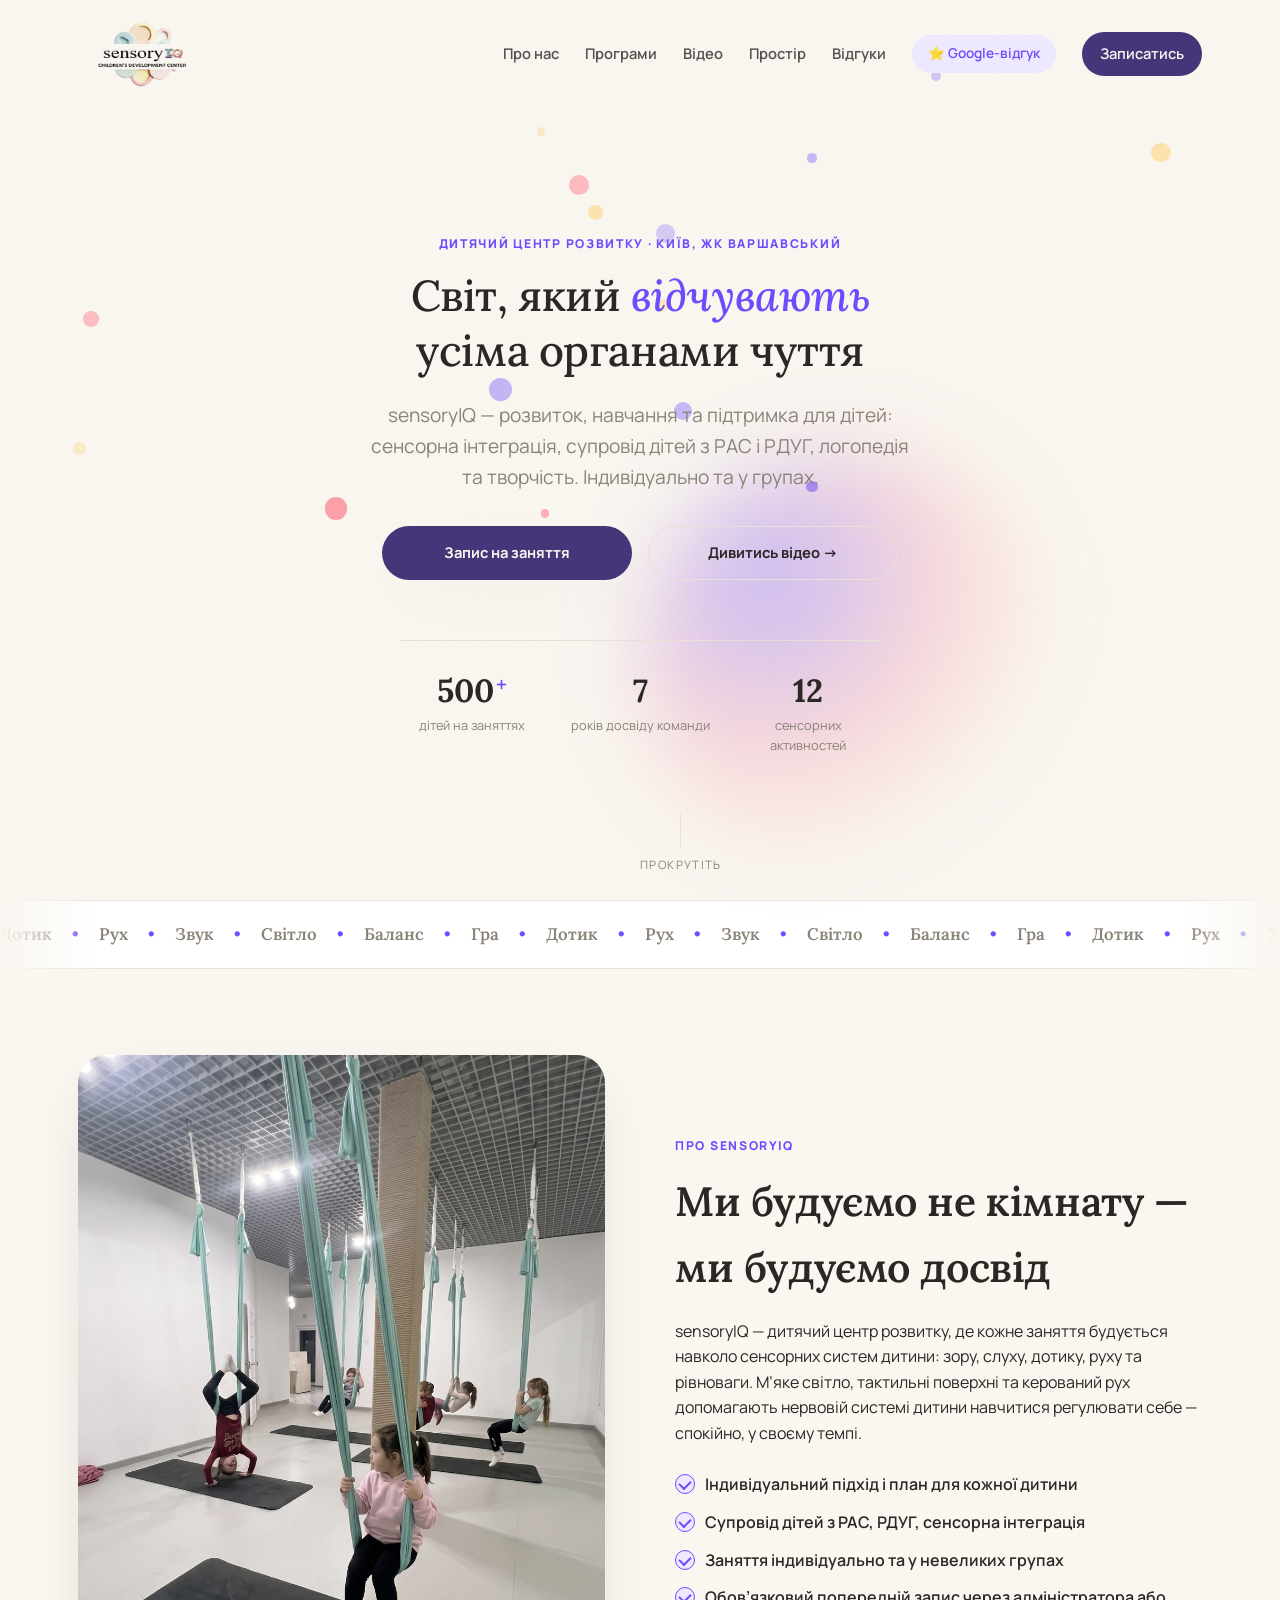
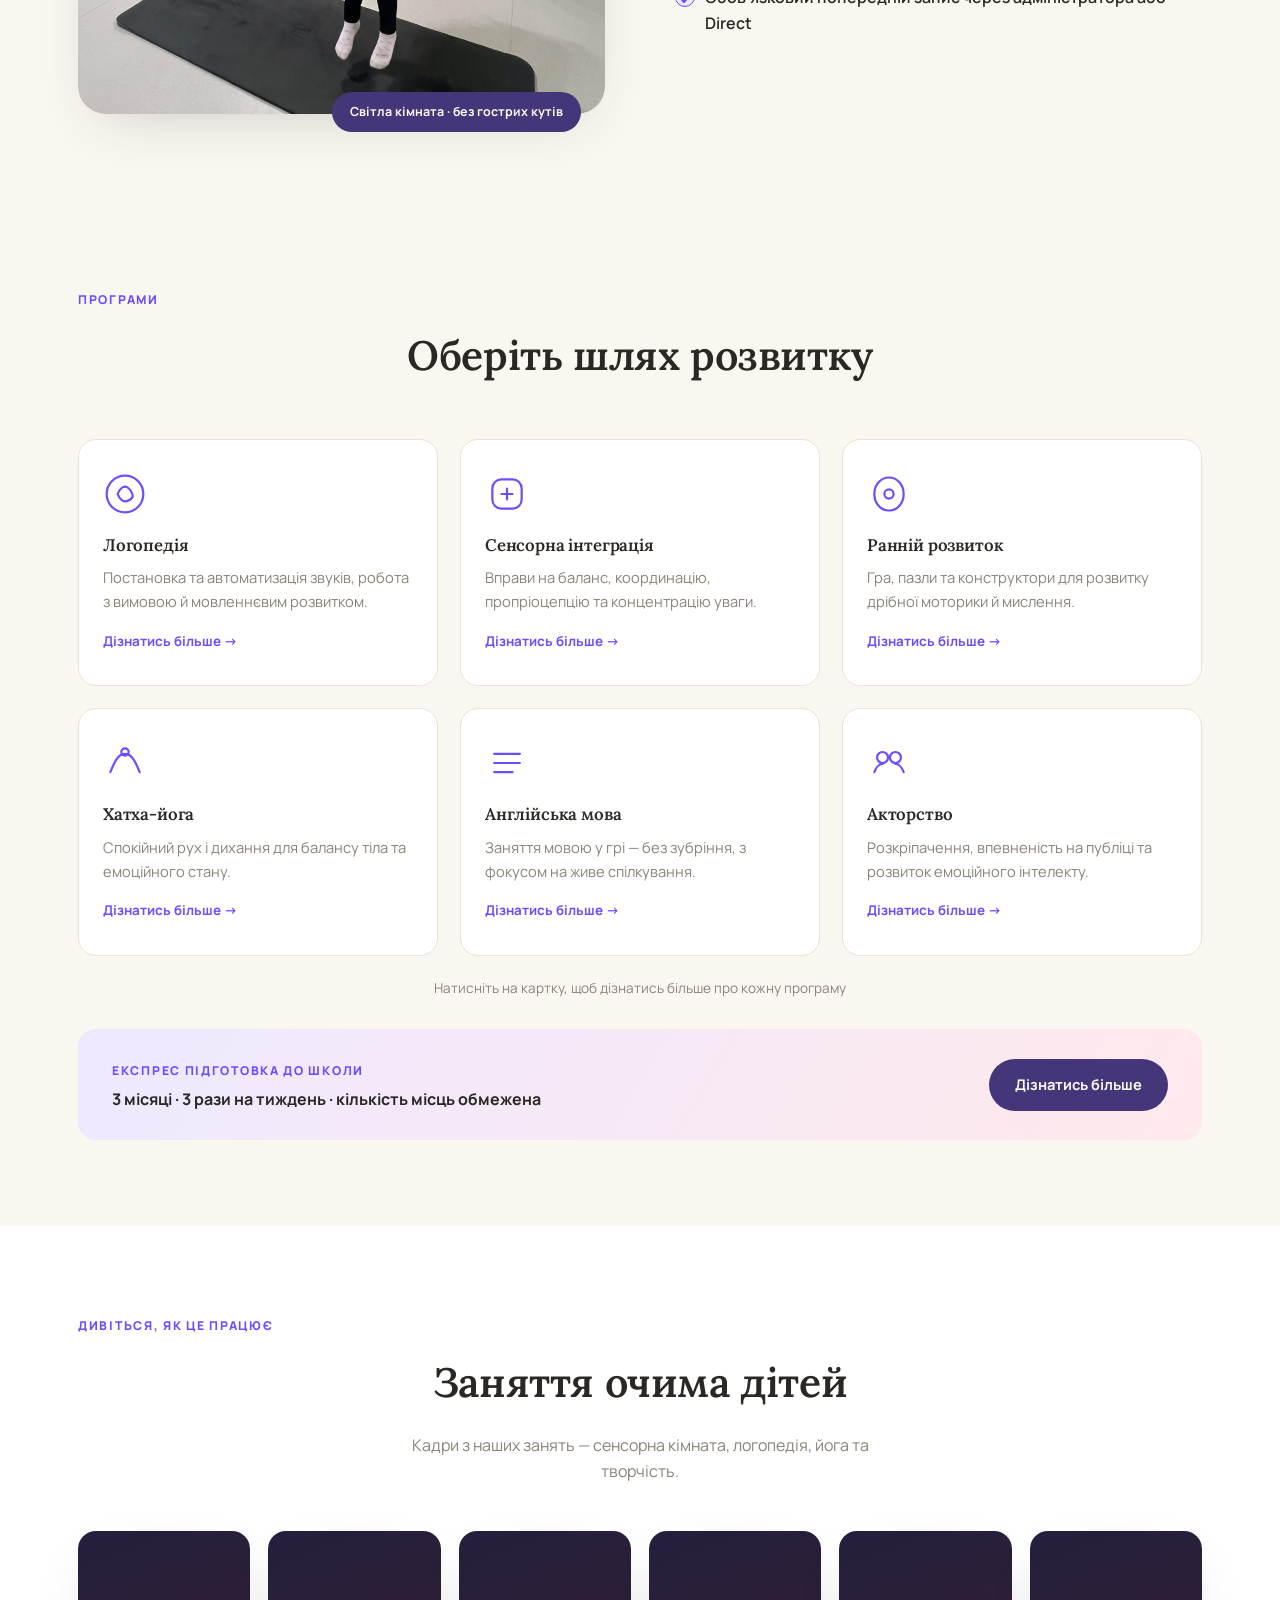
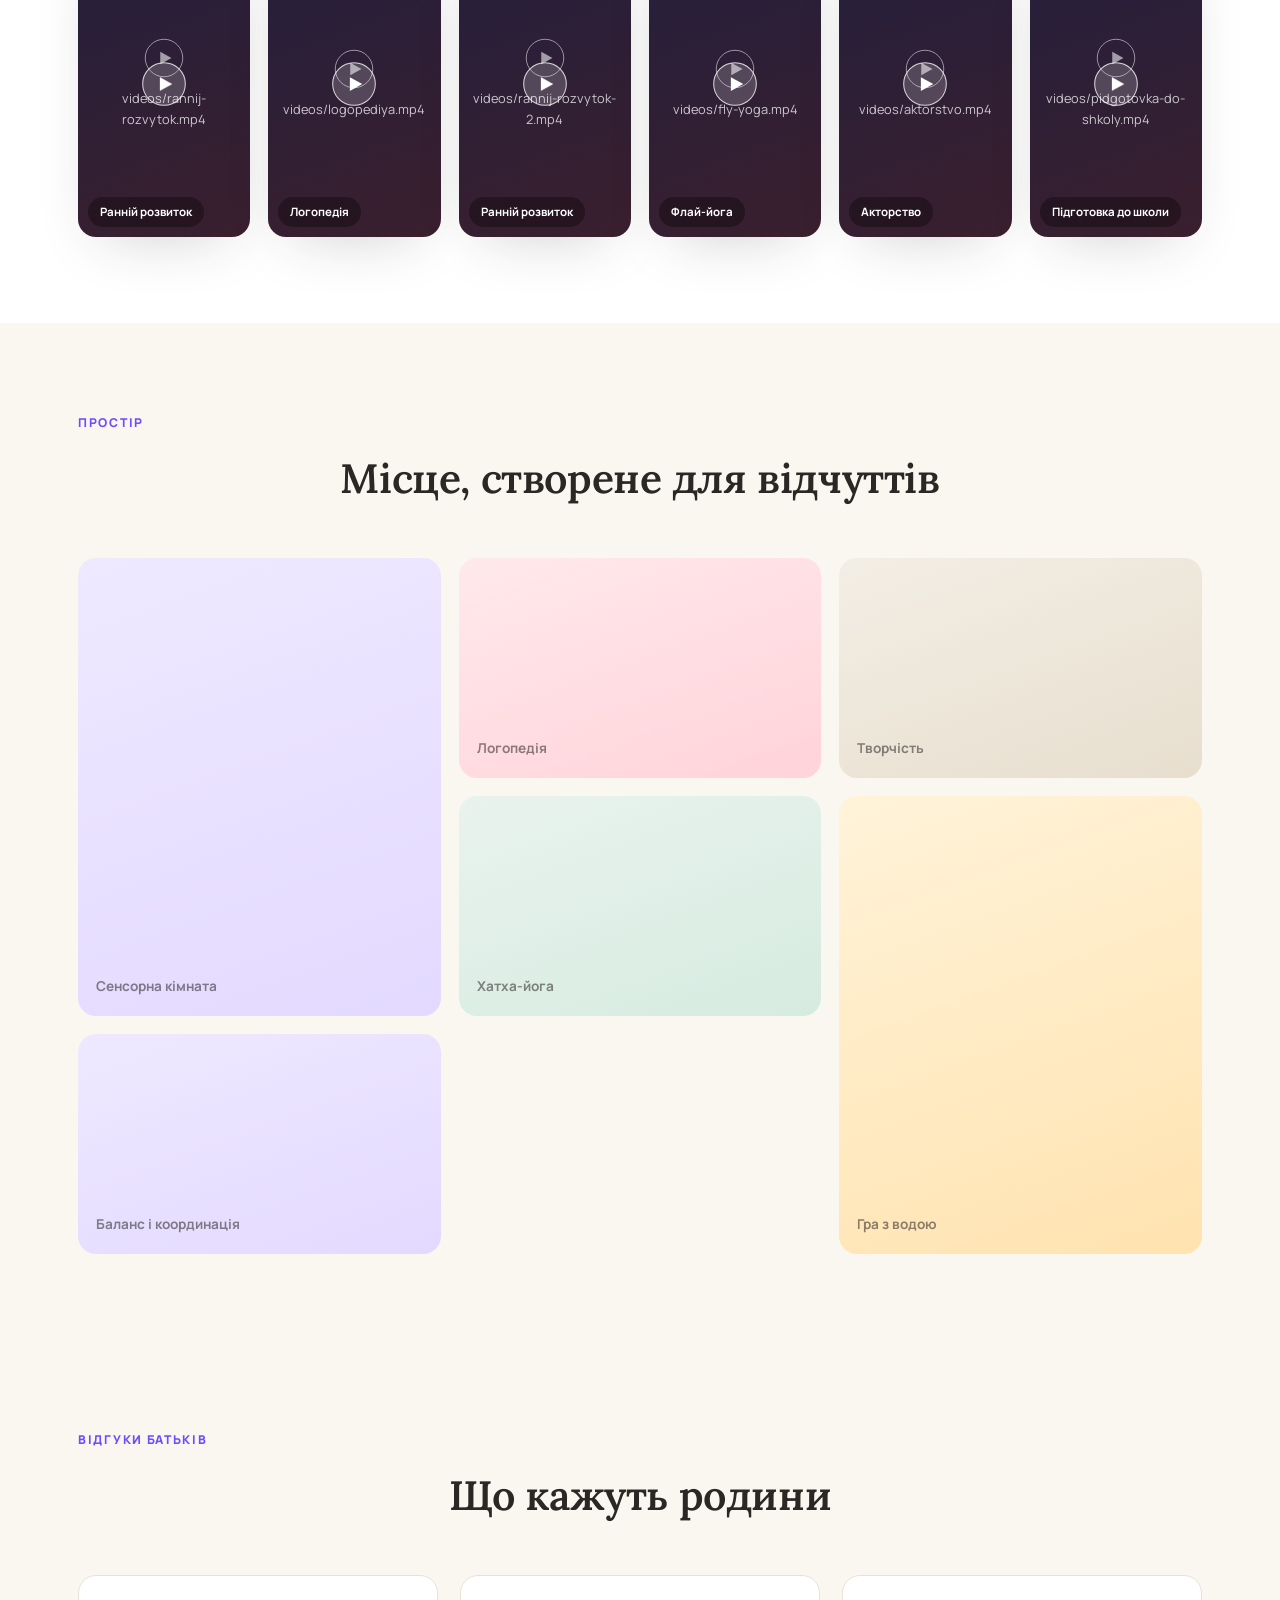
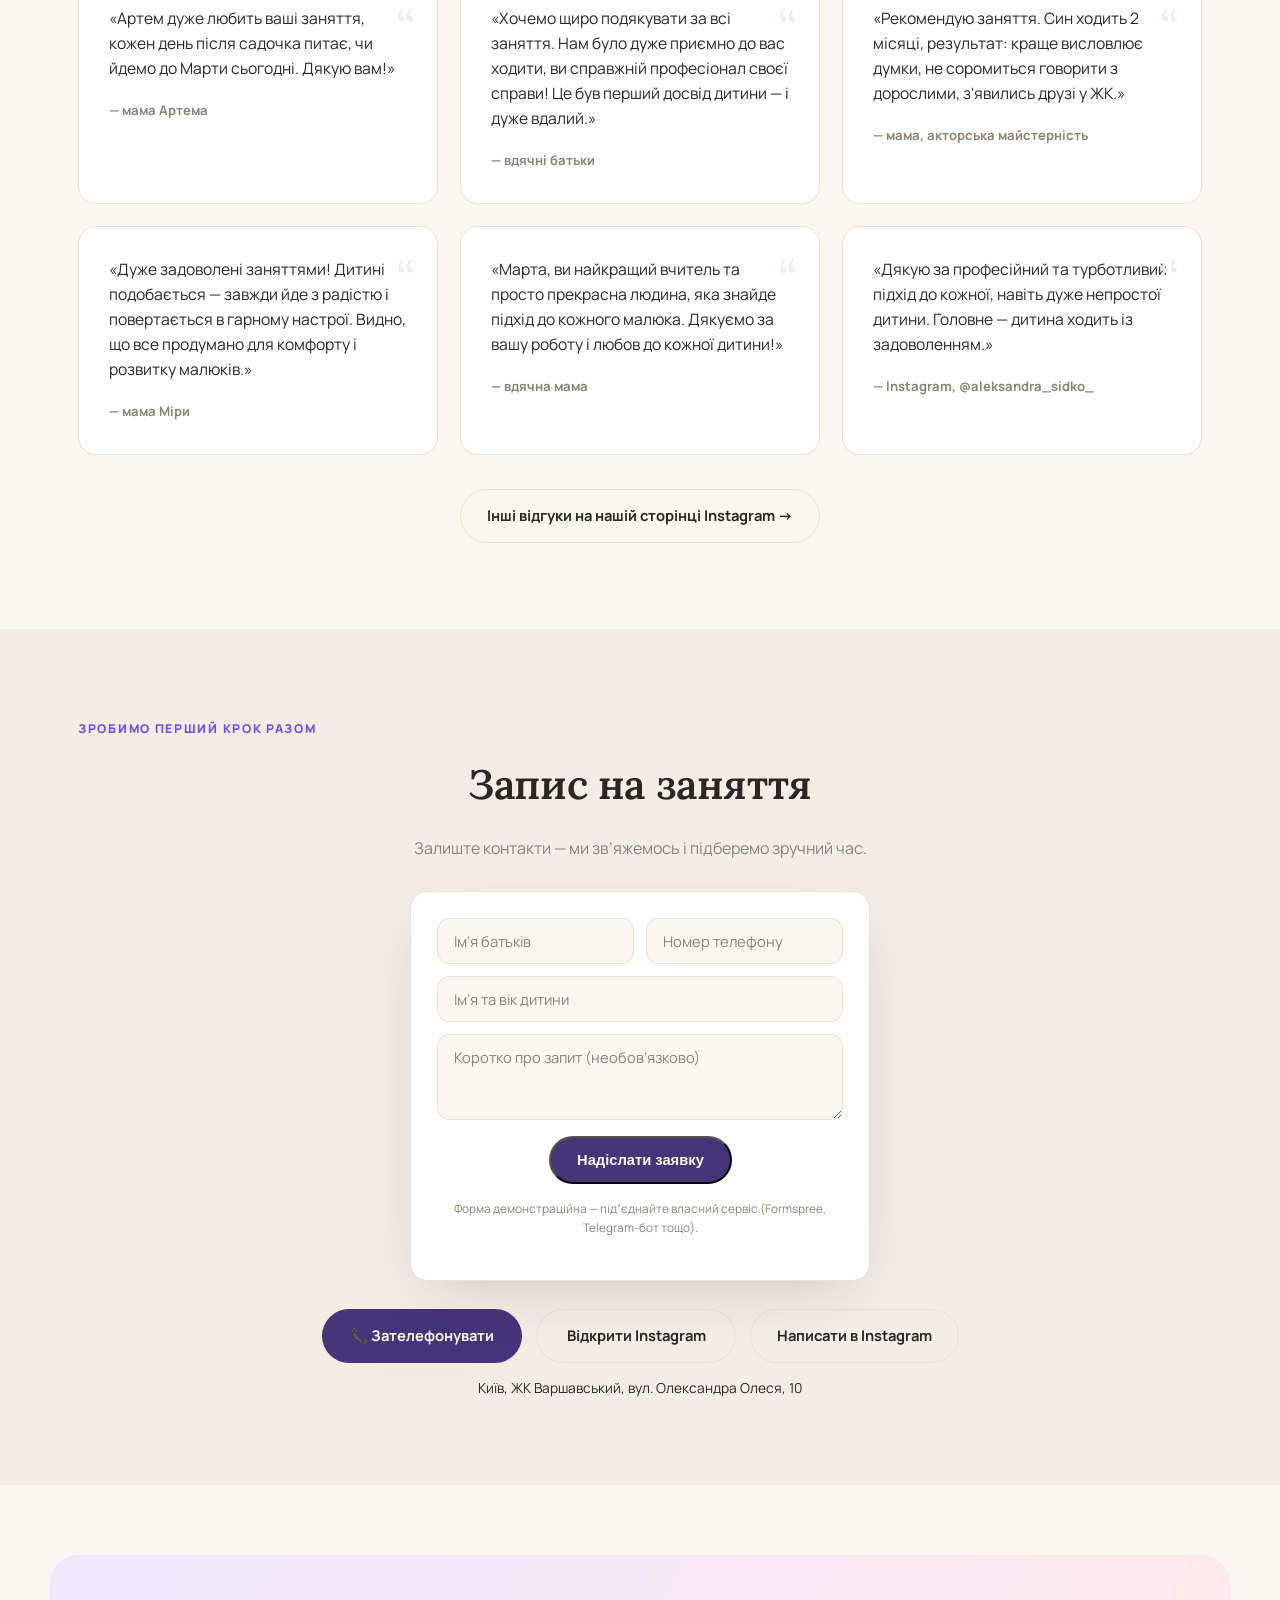
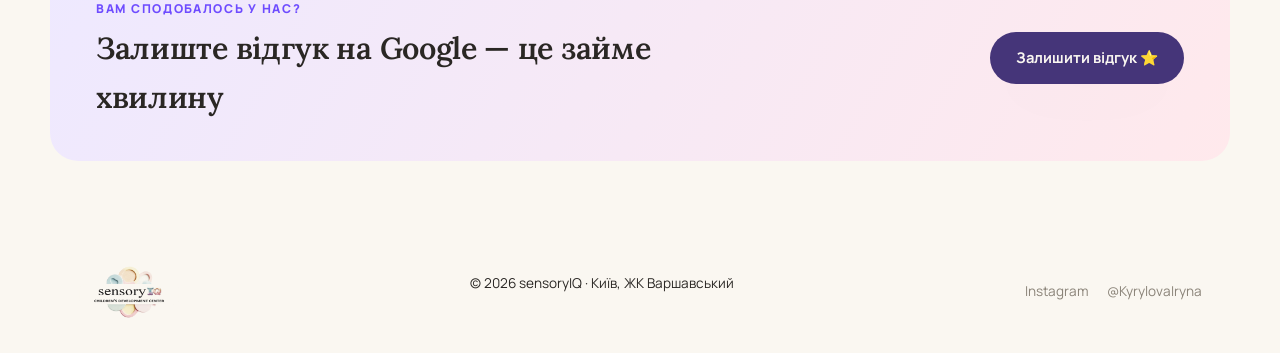
==== commit 2ce3aef7: "3 new" ====
--- a/index.html
+++ b/index.html
@@ -365,7 +365,7 @@
         </div>
         <div class="review-card">
           <p>«Дуже задоволені заняттями! Дитині подобається — завжди йде з радістю і повертається в гарному настрої. Видно, що все продумано для комфорту і розвитку малюків.»</p>
-          <span>— мама Мірі</span>
+          <span>— мама Міри</span>
         </div>
         <div class="review-card">
           <p>«Марта, ви найкращий вчитель та просто прекрасна людина, яка знайде підхід до кожного малюка. Дякуємо за вашу роботу і любов до кожної дитини!»</p>
--- a/style.css
+++ b/style.css
@@ -412,27 +412,26 @@
 
 .program-gallery-section{ background: var(--surface); }
 .program-gallery{
-  display:grid; grid-template-columns: repeat(4,1fr); gap: 14px; margin-top: 44px;
-  max-width: 900px; margin-left:auto; margin-right:auto;
+  display:grid; grid-template-columns: repeat(3,1fr); gap: 18px; margin-top: 44px;
 }
 .pg-item{
   position: relative;
-  border-radius: var(--radius-sm); overflow:hidden; aspect-ratio: 1/1;
+  border-radius: var(--radius-md); overflow:hidden; aspect-ratio: 9/16;
   box-shadow: var(--shadow-soft);
 }
 .pg-item img{ width:100%; height:100%; object-fit:cover; display:block; transition: transform .5s var(--ease); }
 .pg-item:hover img{ transform: scale(1.05); }
-/* video tiles reuse .video-card behaviour but at the smaller square size */
-.pg-item.video-card{ aspect-ratio: 1/1; }
-.pg-item.video-card .play-icon{ width: 30px; height: 30px; }
-.pg-item.video-card .video-play{ width: 42px; height: 42px; }
+/* video tiles reuse .video-card behaviour, matched to the same portrait aspect */
+.pg-item.video-card{ aspect-ratio: 9/16; }
+.pg-item.video-card .play-icon{ width: 36px; height: 36px; }
+.pg-item.video-card .video-play{ width: 54px; height: 54px; }
 
 /* photo variant of the video cards used in "Заняття очима дітей" */
 .photo-card{ cursor: default; }
 .photo-card .video-el{ position:absolute; inset:0; width:100%; height:100%; object-fit:cover; }
 
 @media (max-width: 900px){
-  .program-gallery{ grid-template-columns: repeat(3,1fr); }
+  .program-gallery{ grid-template-columns: repeat(2,1fr); }
 }
 @media (max-width: 640px){
   .page-hero{ padding-top: 140px; }
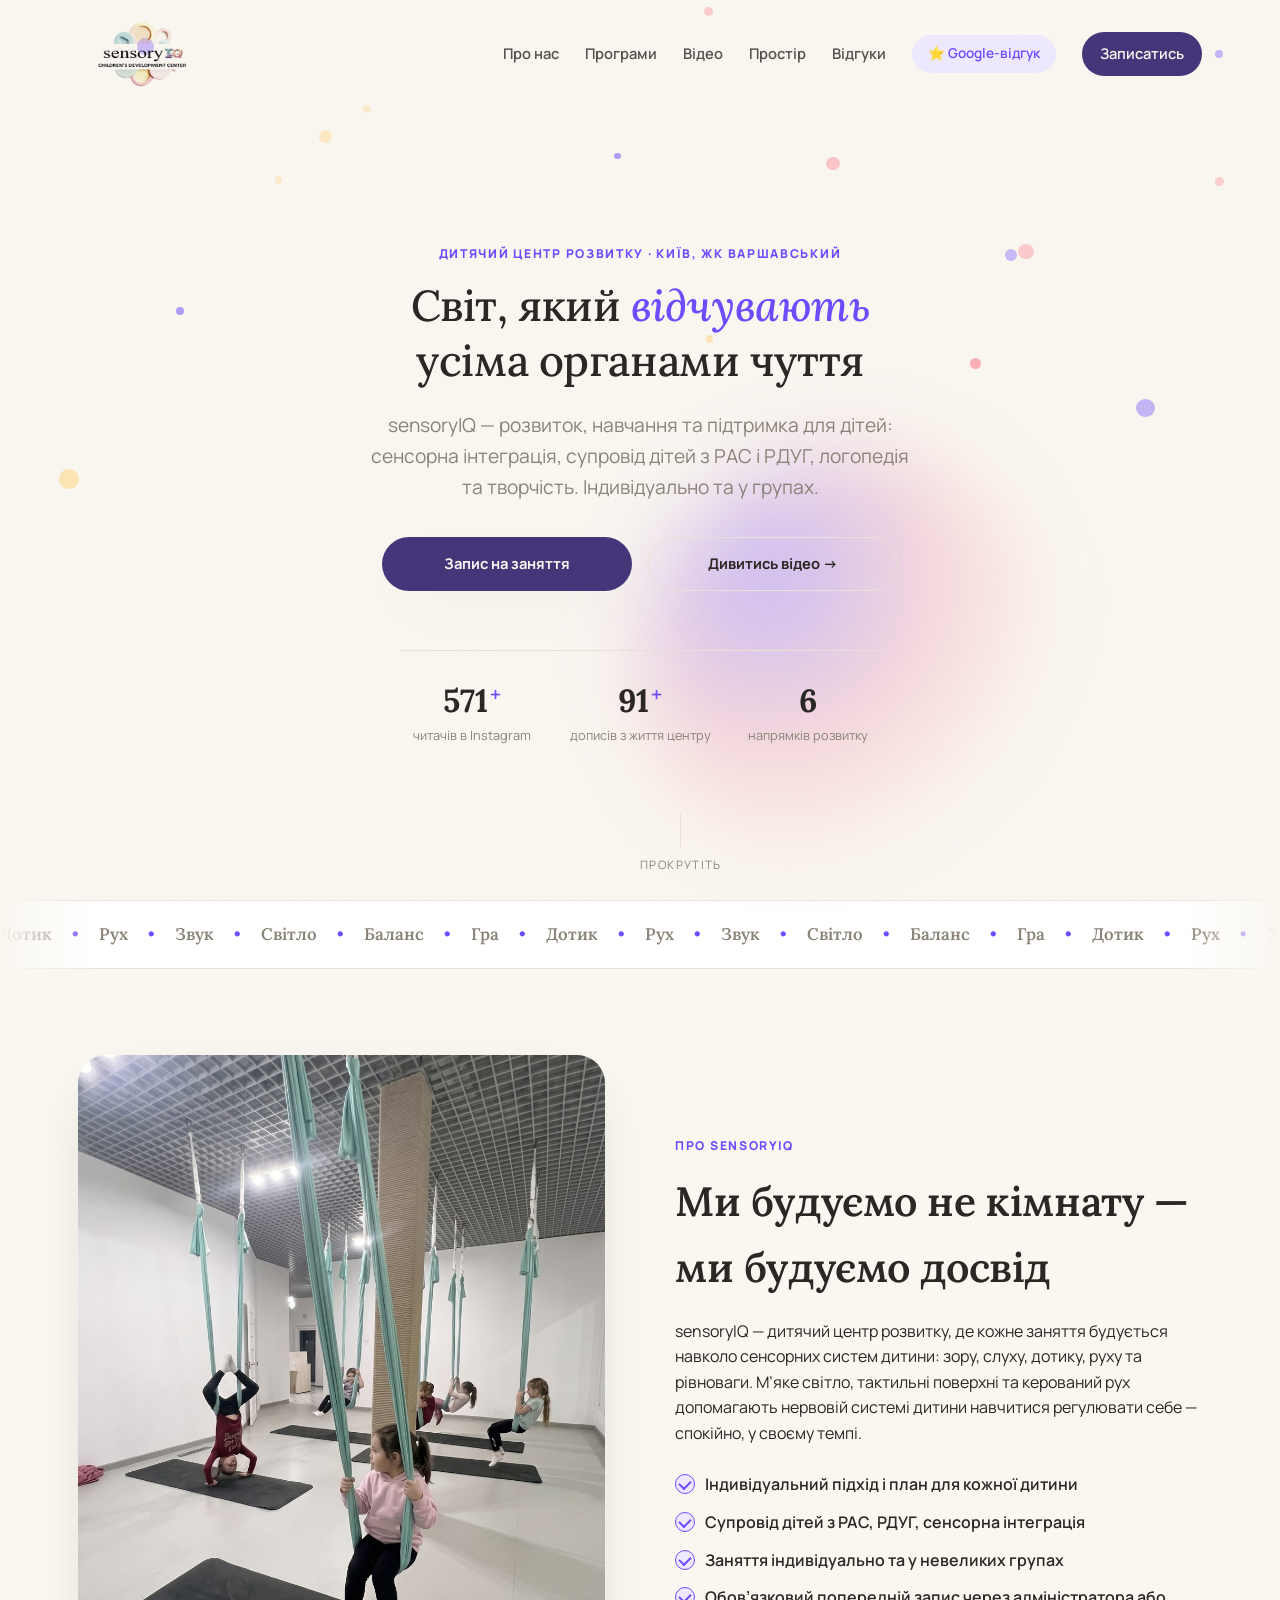
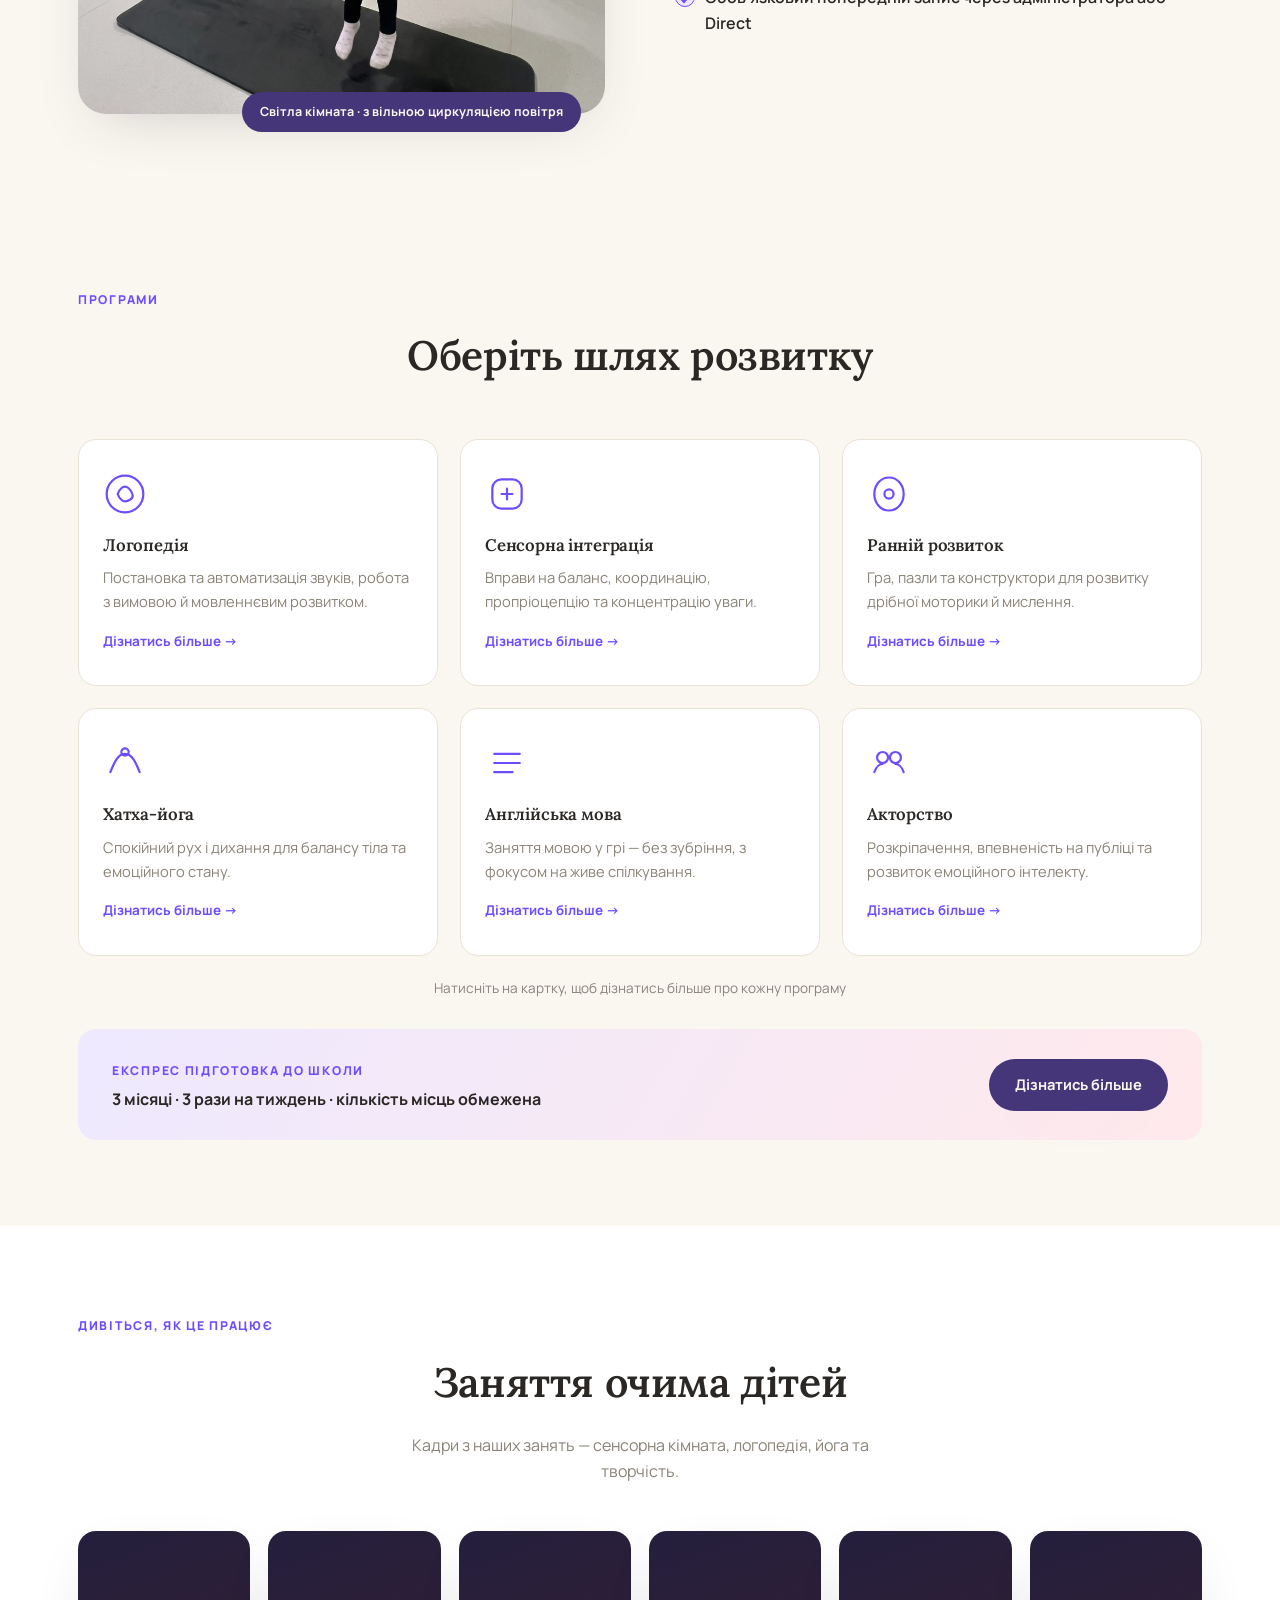
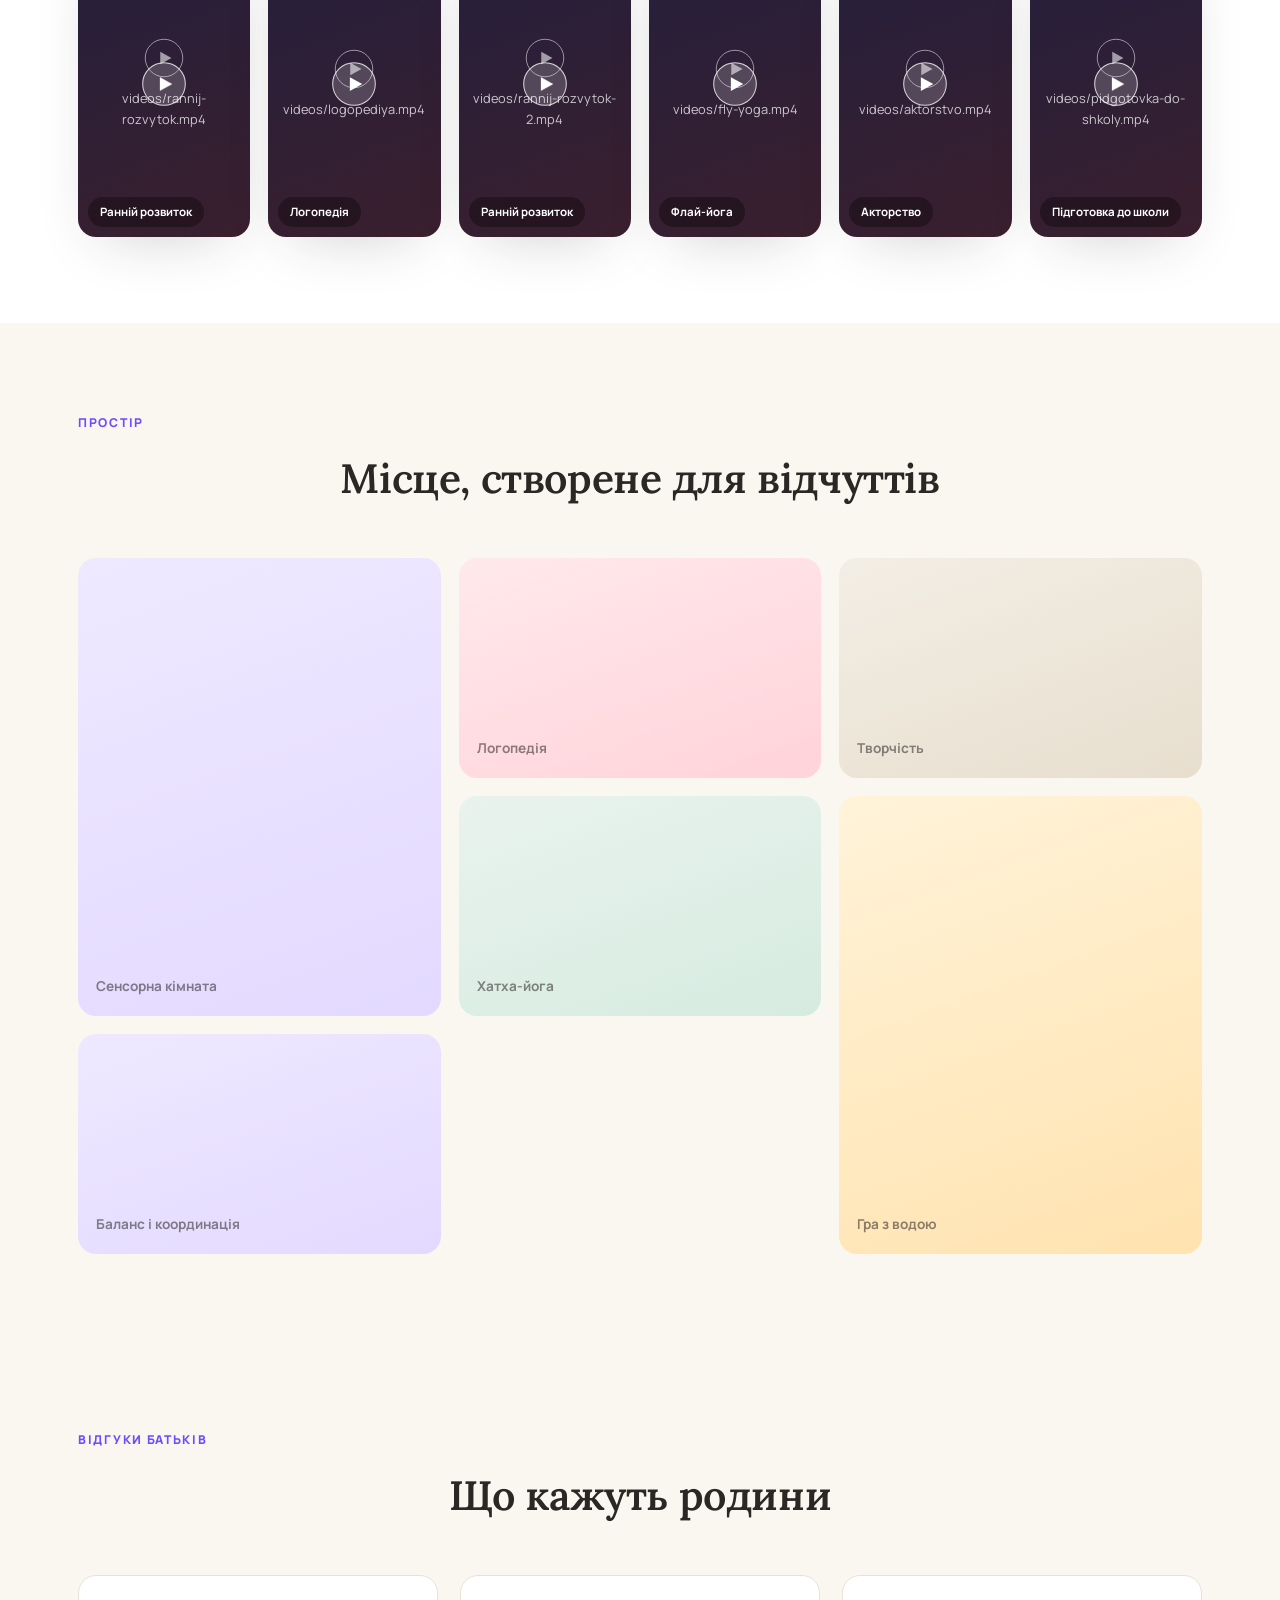
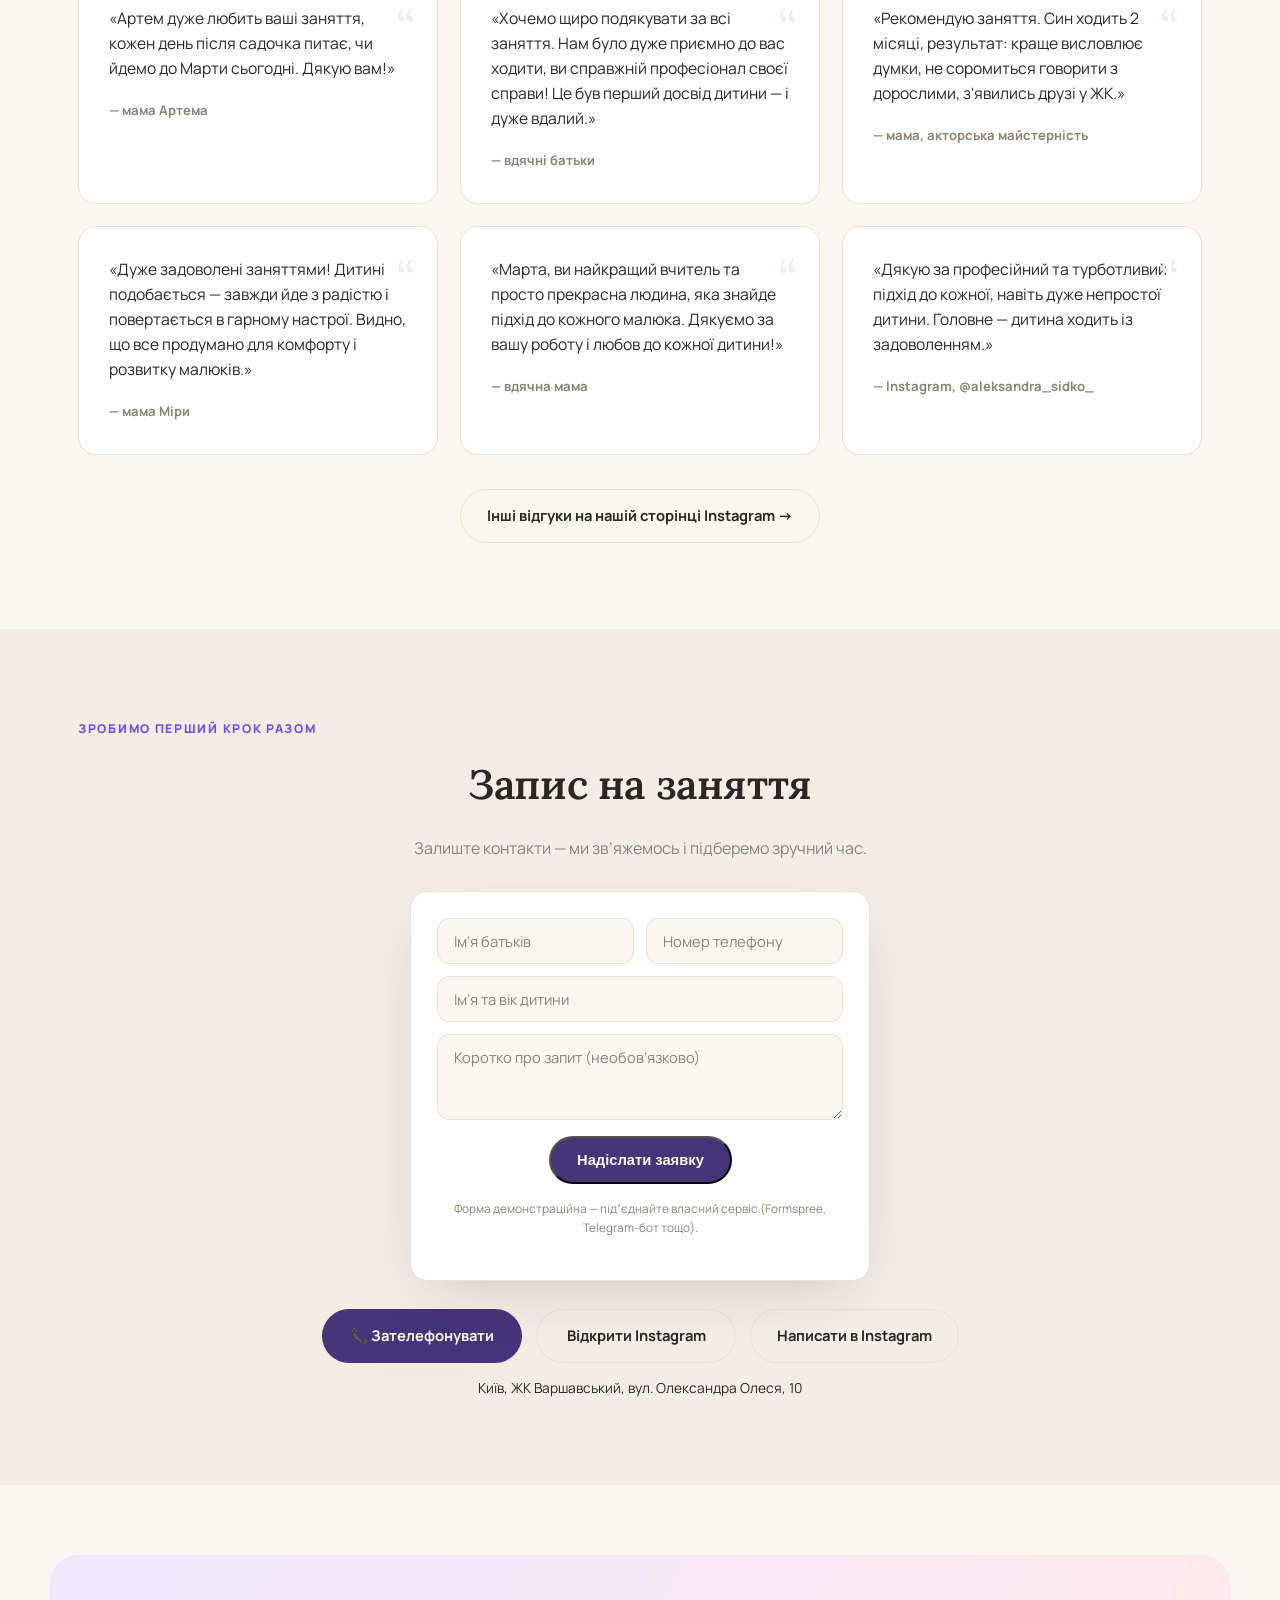
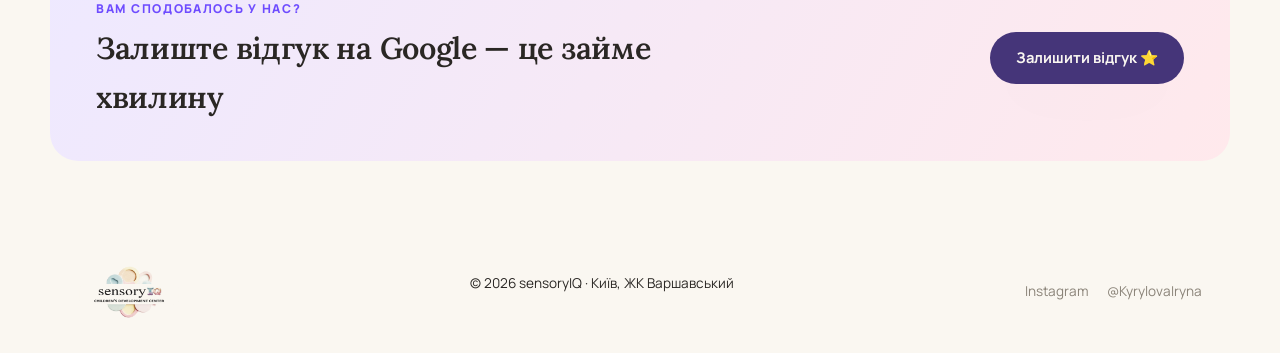
==== commit 7628c296: "new4 new" ====
--- a/index.html
+++ b/index.html
@@ -107,16 +107,16 @@
       </div>
       <div class="hero-stats reveal">
         <div class="stat">
-          <span class="stat-value"><span class="stat-num" data-count="500">0</span><span class="stat-plus">+</span></span>
-          <span class="stat-label">дітей на заняттях</span>
+          <span class="stat-value"><span class="stat-num" data-count="571">0</span><span class="stat-plus">+</span></span>
+          <span class="stat-label">читачів в Instagram</span>
         </div>
         <div class="stat">
-          <span class="stat-value"><span class="stat-num" data-count="7">0</span></span>
-          <span class="stat-label">років досвіду команди</span>
+          <span class="stat-value"><span class="stat-num" data-count="91">0</span><span class="stat-plus">+</span></span>
+          <span class="stat-label">дописів з життя центру</span>
         </div>
         <div class="stat">
-          <span class="stat-value"><span class="stat-num" data-count="12">0</span></span>
-          <span class="stat-label">сенсорних активностей</span>
+          <span class="stat-value"><span class="stat-num" data-count="6">0</span></span>
+          <span class="stat-label">напрямків розвитку</span>
         </div>
       </div>
     </div>
@@ -144,7 +144,7 @@
         <div class="media-frame">
           <img src="assets/photo-prostoru.jpg" alt="Сенсорна кімната sensoryIQ — заняття на повітряних гамаках" class="media-photo">
         </div>
-        <div class="media-badge">Світла кімната · без гострих кутів</div>
+        <div class="media-badge">Світла кімната · з вільною циркуляцією повітря</div>
       </div>
       <div class="about-text">
         <p class="eyebrow reveal">Про sensoryIQ</p>
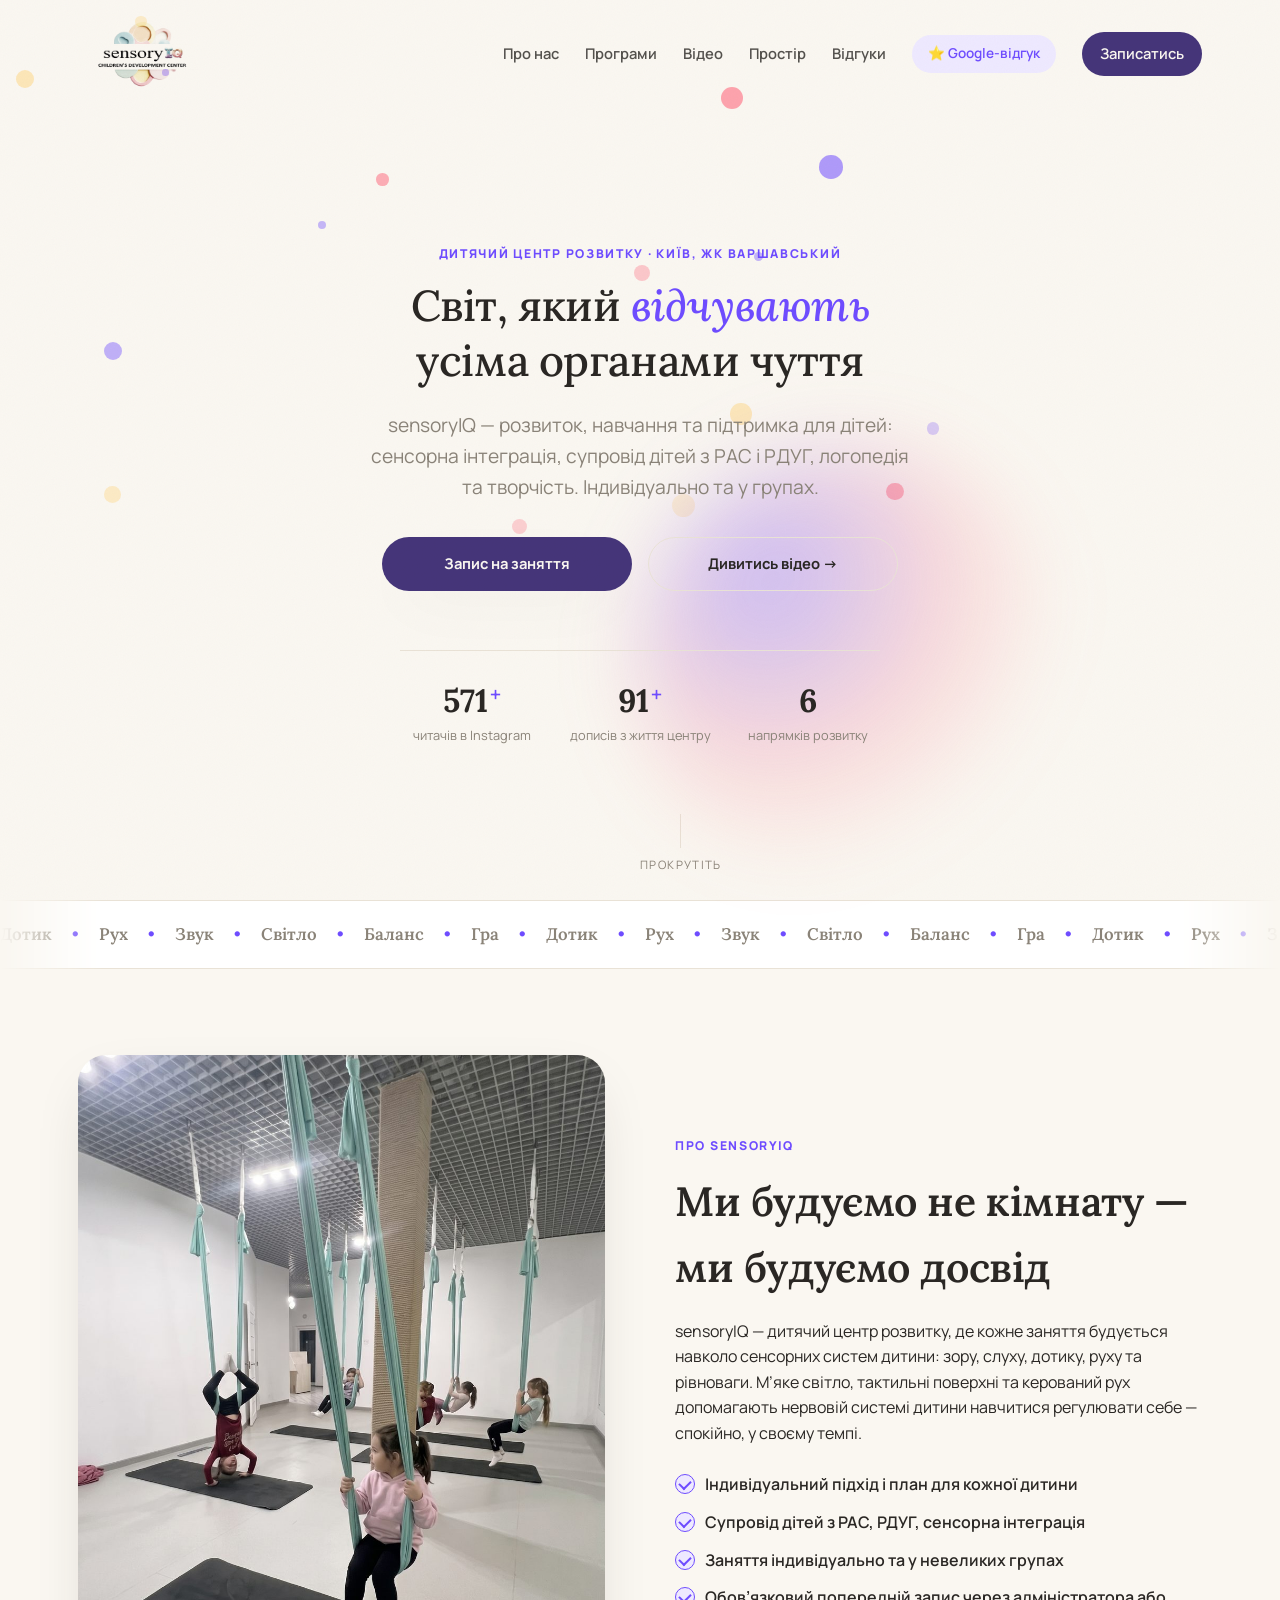
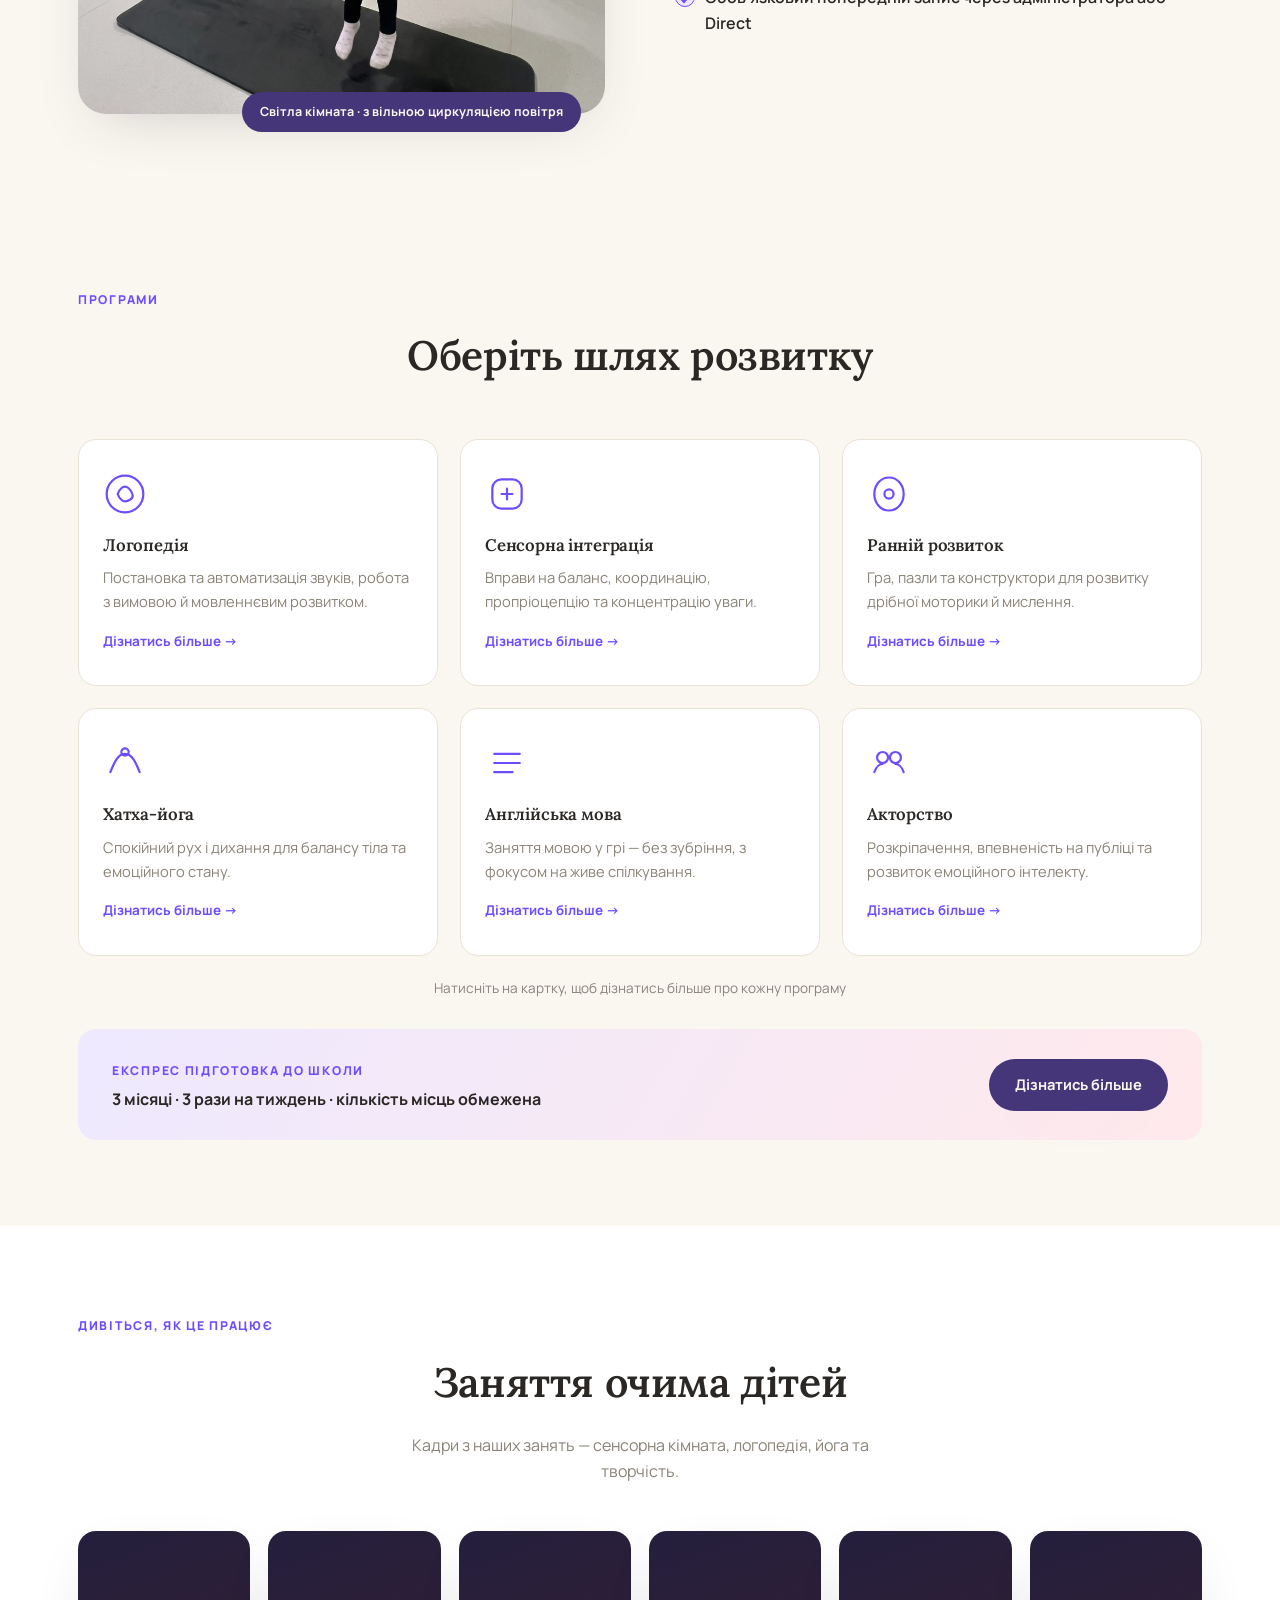
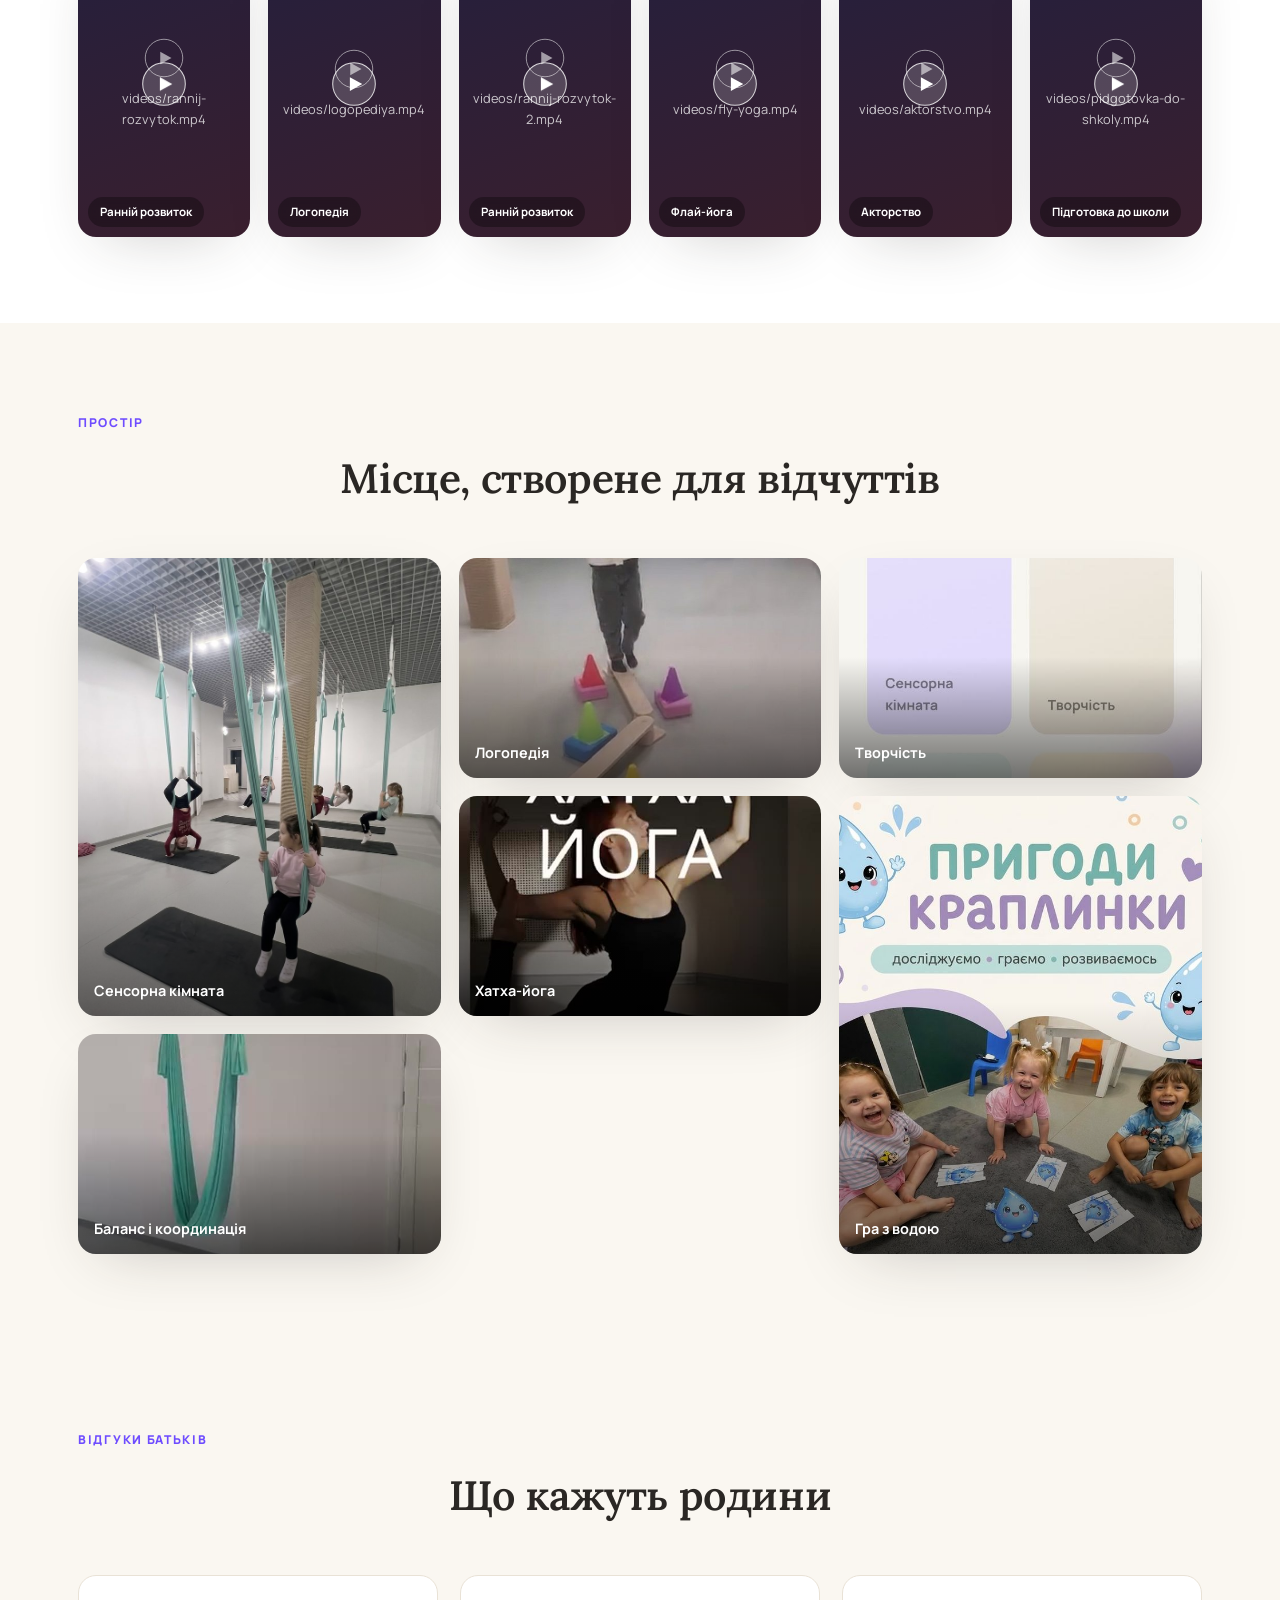
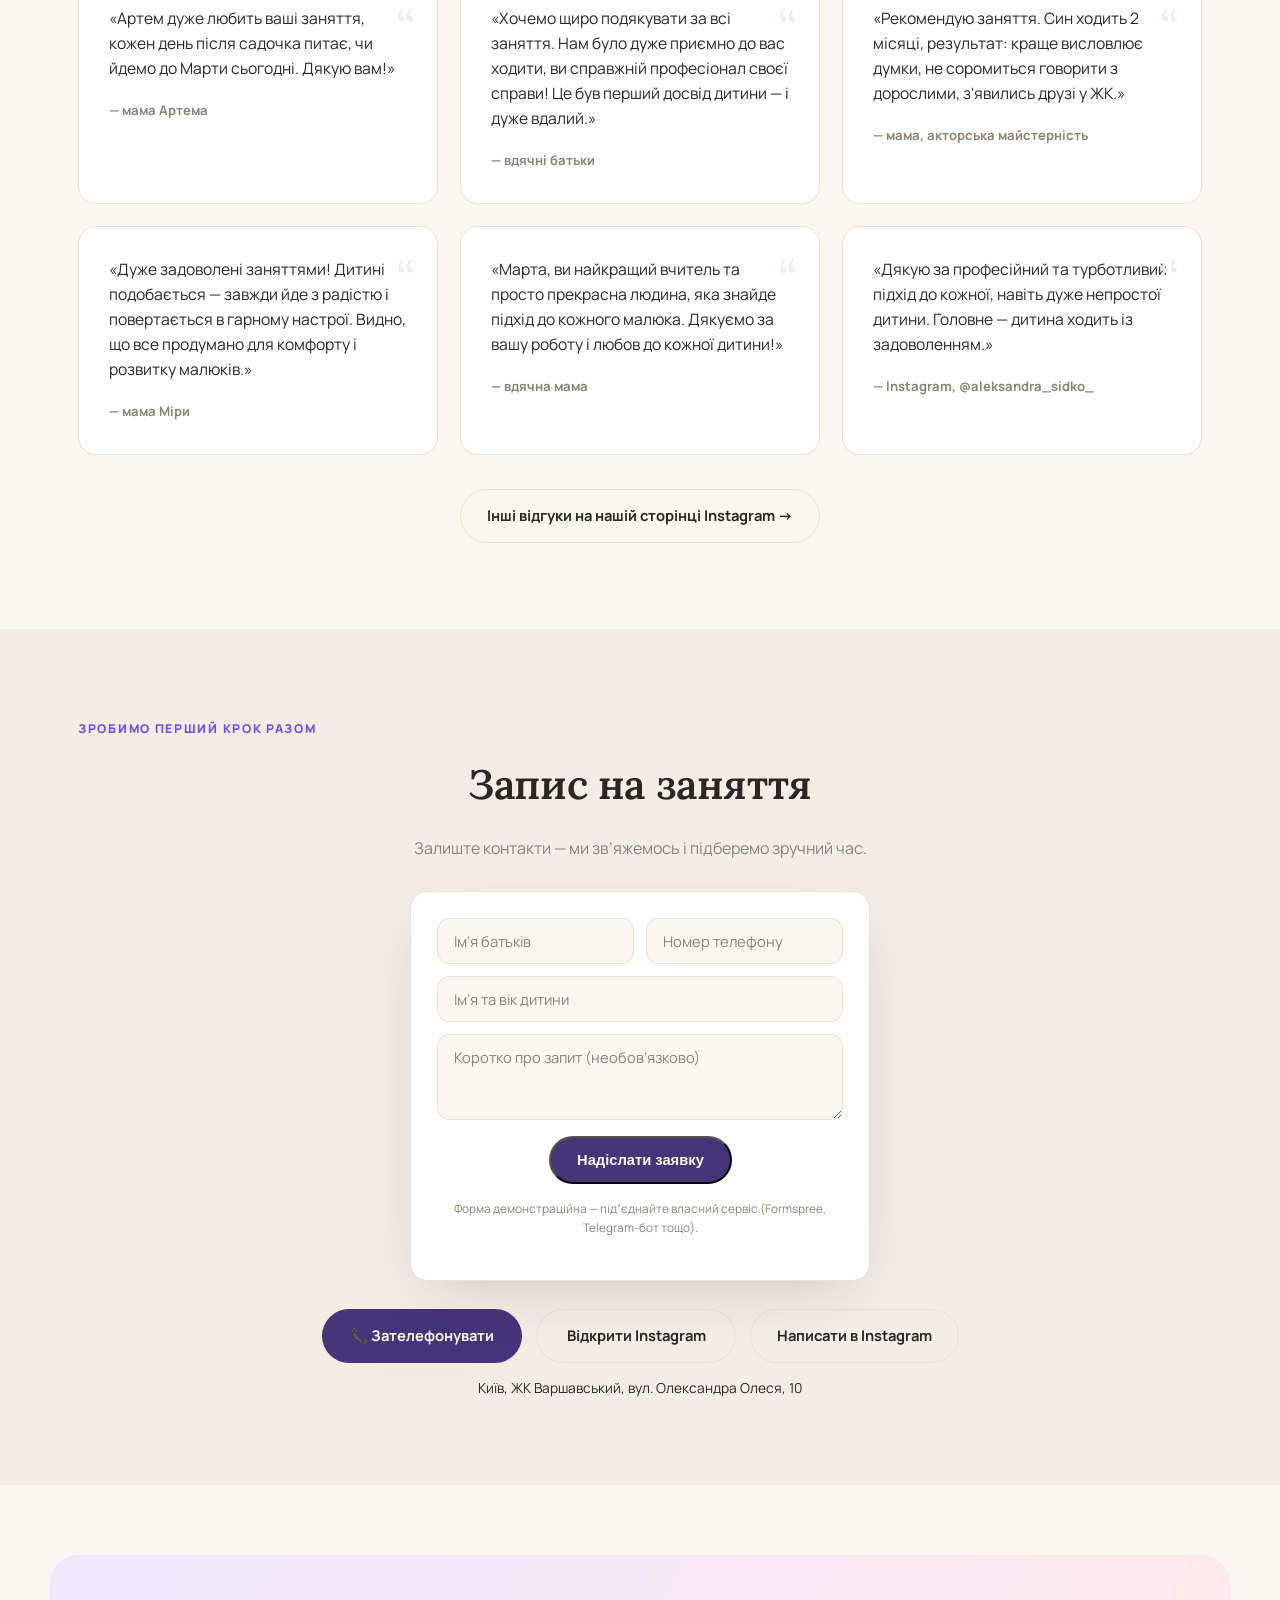
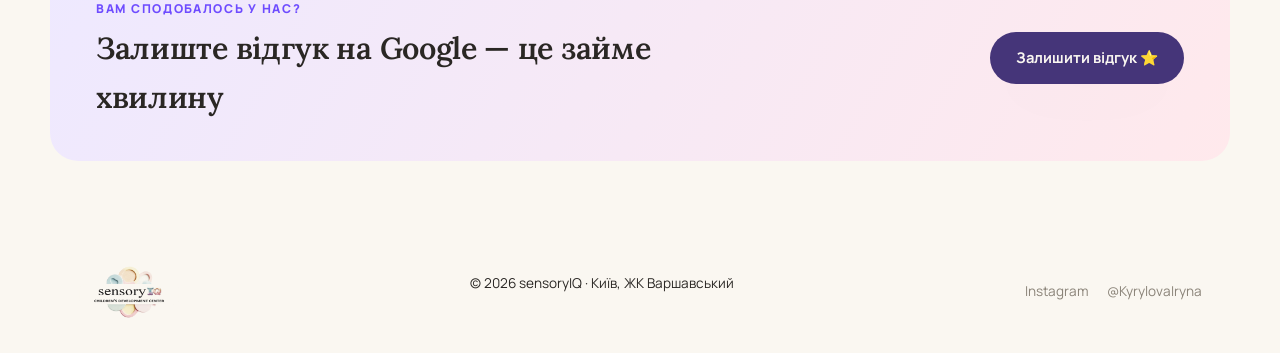
==== commit 3778d73b: "new5 new" ====
--- a/index.html
+++ b/index.html
@@ -335,15 +335,54 @@
       <p class="eyebrow reveal center">Простір</p>
       <h2 class="h2 reveal center">Місце, створене для відчуттів</h2>
       <div class="gallery-grid">
-        <div class="gallery-item reveal g-tall" data-tone="1"><span>Сенсорна кімната</span></div>
-        <div class="gallery-item reveal" data-tone="2"><span>Логопедія</span></div>
-        <div class="gallery-item reveal" data-tone="3"><span>Творчість</span></div>
-        <div class="gallery-item reveal" data-tone="4"><span>Хатха-йога</span></div>
-        <div class="gallery-item reveal g-tall" data-tone="5"><span>Гра з водою</span></div>
-        <div class="gallery-item reveal" data-tone="1"><span>Баланс і координація</span></div>
-      </div>
-    </div>
-  </section>
+        <button type="button" class="gallery-item reveal g-tall"
+          data-title="Сенсорна кімната"
+          data-text="Простір з м'яким світлом і гойдалками, де діти навчаються заспокоюватись, тримати баланс і концентрацію.">
+          <img src="assets/gallery-space/sensorna-kimnata.jpg" alt="Сенсорна кімната sensoryIQ" loading="lazy">
+          <span class="gallery-caption">Сенсорна кімната</span>
+        </button>
+        <button type="button" class="gallery-item reveal"
+          data-title="Логопедія"
+          data-text="Індивідуальні заняття з логопедом у грі — вправи на баланс, звуки та артикуляцію.">
+          <img src="assets/gallery-space/logopediya.jpg" alt="Логопедія sensoryIQ" loading="lazy">
+          <span class="gallery-caption">Логопедія</span>
+        </button>
+        <button type="button" class="gallery-item reveal"
+          data-title="Творчість"
+          data-text="Малювання, ліплення та інші творчі активності для розвитку дрібної моторики й уяви.">
+          <img src="assets/gallery-space/tvorchist.jpg" alt="Творчість sensoryIQ" loading="lazy">
+          <span class="gallery-caption">Творчість</span>
+        </button>
+        <button type="button" class="gallery-item reveal"
+          data-title="Хатха-йога"
+          data-text="Спокійні заняття з диханням, розтяжкою та балансом тіла — для дітей і дорослих.">
+          <img src="assets/gallery-space/hatha-yoga.jpg" alt="Хатха-йога sensoryIQ" loading="lazy">
+          <span class="gallery-caption">Хатха-йога</span>
+        </button>
+        <button type="button" class="gallery-item reveal g-tall"
+          data-title="Гра з водою"
+          data-text="Сенсорні ігри з водою розвивають дотик і допомагають дітям досліджувати нові відчуття.">
+          <img src="assets/gallery-space/gra-z-vodoyu.jpg" alt="Гра з водою sensoryIQ" loading="lazy">
+          <span class="gallery-caption">Гра з водою</span>
+        </button>
+        <button type="button" class="gallery-item reveal"
+          data-title="Баланс і координація"
+          data-text="Вправи на сенсорних гойдалках для розвитку вестибулярного апарату, балансу та концентрації уваги.">
+          <img src="assets/gallery-space/balans.jpg" alt="Баланс і координація sensoryIQ" loading="lazy">
+          <span class="gallery-caption">Баланс і координація</span>
+        </button>
+      </div>
+    </div>
+  </section>
+
+  <!-- GALLERY POPUP -->
+  <div class="modal-overlay" id="galleryModal" aria-hidden="true">
+    <div class="modal-box" role="dialog" aria-modal="true" aria-labelledby="modalTitle">
+      <h3 id="modalTitle"></h3>
+      <p id="modalText"></p>
+      <button type="button" class="btn btn-primary" id="modalClose">Ок</button>
+    </div>
+  </div>
 
   <!-- REVIEWS -->
   <section class="section reviews" id="reviews">
--- a/style.css
+++ b/style.css
@@ -318,18 +318,50 @@
 /* ---------------- GALLERY ---------------- */
 .gallery-grid{ display:grid; grid-template-columns: repeat(3,1fr); grid-auto-rows: 220px; gap: 18px; margin-top: 46px; }
 .gallery-item{
-  border-radius: var(--radius-md); display:flex; align-items:flex-end; padding: 18px;
-  font-family:'Manrope', sans-serif; font-weight:700; font-size:0.85rem; color: rgba(42,39,36,.55);
-  background-size: cover; background-position:center;
-  transition: transform .5s var(--ease);
-}
-.gallery-item:hover{ transform: scale(0.98); }
+  position: relative; overflow:hidden;
+  border-radius: var(--radius-md);
+  border: 0; padding: 0; margin:0; cursor: pointer;
+  display:block; width:100%; height:100%;
+  background: none; font: inherit; color: inherit; text-align:left;
+  transition: transform .4s var(--ease), box-shadow .4s var(--ease);
+  box-shadow: var(--shadow-soft);
+}
+.gallery-item:hover{ transform: translateY(-6px); }
+.gallery-item img{
+  position:absolute; inset:0; width:100%; height:100%; object-fit:cover;
+  transition: transform .6s var(--ease);
+}
+.gallery-item:hover img{ transform: scale(1.06); }
+.gallery-item::after{
+  content:''; position:absolute; inset:0;
+  background: linear-gradient(to top, rgba(0,0,0,.55), rgba(0,0,0,0) 55%);
+}
+.gallery-caption{
+  position:absolute; left:16px; bottom:14px; z-index:2;
+  font-family:'Manrope', sans-serif; font-weight:700; font-size:0.9rem; color:#fff;
+  text-align:left;
+}
 .g-tall{ grid-row: span 2; }
-.gallery-item[data-tone="1"]{ background: linear-gradient(160deg, #EEE9FF, #E3D9FF); }
-.gallery-item[data-tone="2"]{ background: linear-gradient(160deg, #FFE9EC, #FFD3D9); }
-.gallery-item[data-tone="3"]{ background: linear-gradient(160deg, #F3EEE5, #E7DECE); }
-.gallery-item[data-tone="4"]{ background: linear-gradient(160deg, #E9F3EE, #D6EBE0); }
-.gallery-item[data-tone="5"]{ background: linear-gradient(160deg, #FFF3D9, #FFE3B0); }
+
+/* ---------------- GALLERY POPUP ---------------- */
+.modal-overlay{
+  position: fixed; inset:0; z-index: 200;
+  background: rgba(42,39,36,.55); backdrop-filter: blur(4px);
+  display:flex; align-items:center; justify-content:center; padding: 24px;
+  opacity:0; pointer-events:none; transition: opacity .25s var(--ease);
+}
+.modal-overlay.open{ opacity:1; pointer-events:auto; }
+.modal-box{
+  background: var(--surface); border-radius: var(--radius-lg);
+  padding: 32px; max-width: 420px; width:100%;
+  box-shadow: 0 30px 80px -20px rgba(0,0,0,.4);
+  transform: translateY(16px) scale(.98); transition: transform .25s var(--ease);
+  text-align:center;
+}
+.modal-overlay.open .modal-box{ transform: translateY(0) scale(1); }
+.modal-box h3{ font-size: 1.3rem; margin-bottom: 12px; }
+.modal-box p{ color: var(--muted); margin-bottom: 22px; }
+.modal-box .btn{ width:100%; justify-content:center; }
 
 /* ---------------- REVIEWS ---------------- */
 .reviews-track{ display:grid; grid-template-columns: repeat(3,1fr); gap: 22px; margin-top: 46px; }
@@ -436,6 +468,8 @@
 @media (max-width: 640px){
   .page-hero{ padding-top: 140px; }
   .program-gallery{ grid-template-columns: repeat(2,1fr); gap: 10px; }
+  .gallery-grid{ grid-auto-rows: 170px; gap: 12px; }
+  .modal-box{ padding: 26px 22px; }
 }
 
 /* ---------------- REVEAL ANIMATIONS ---------------- */
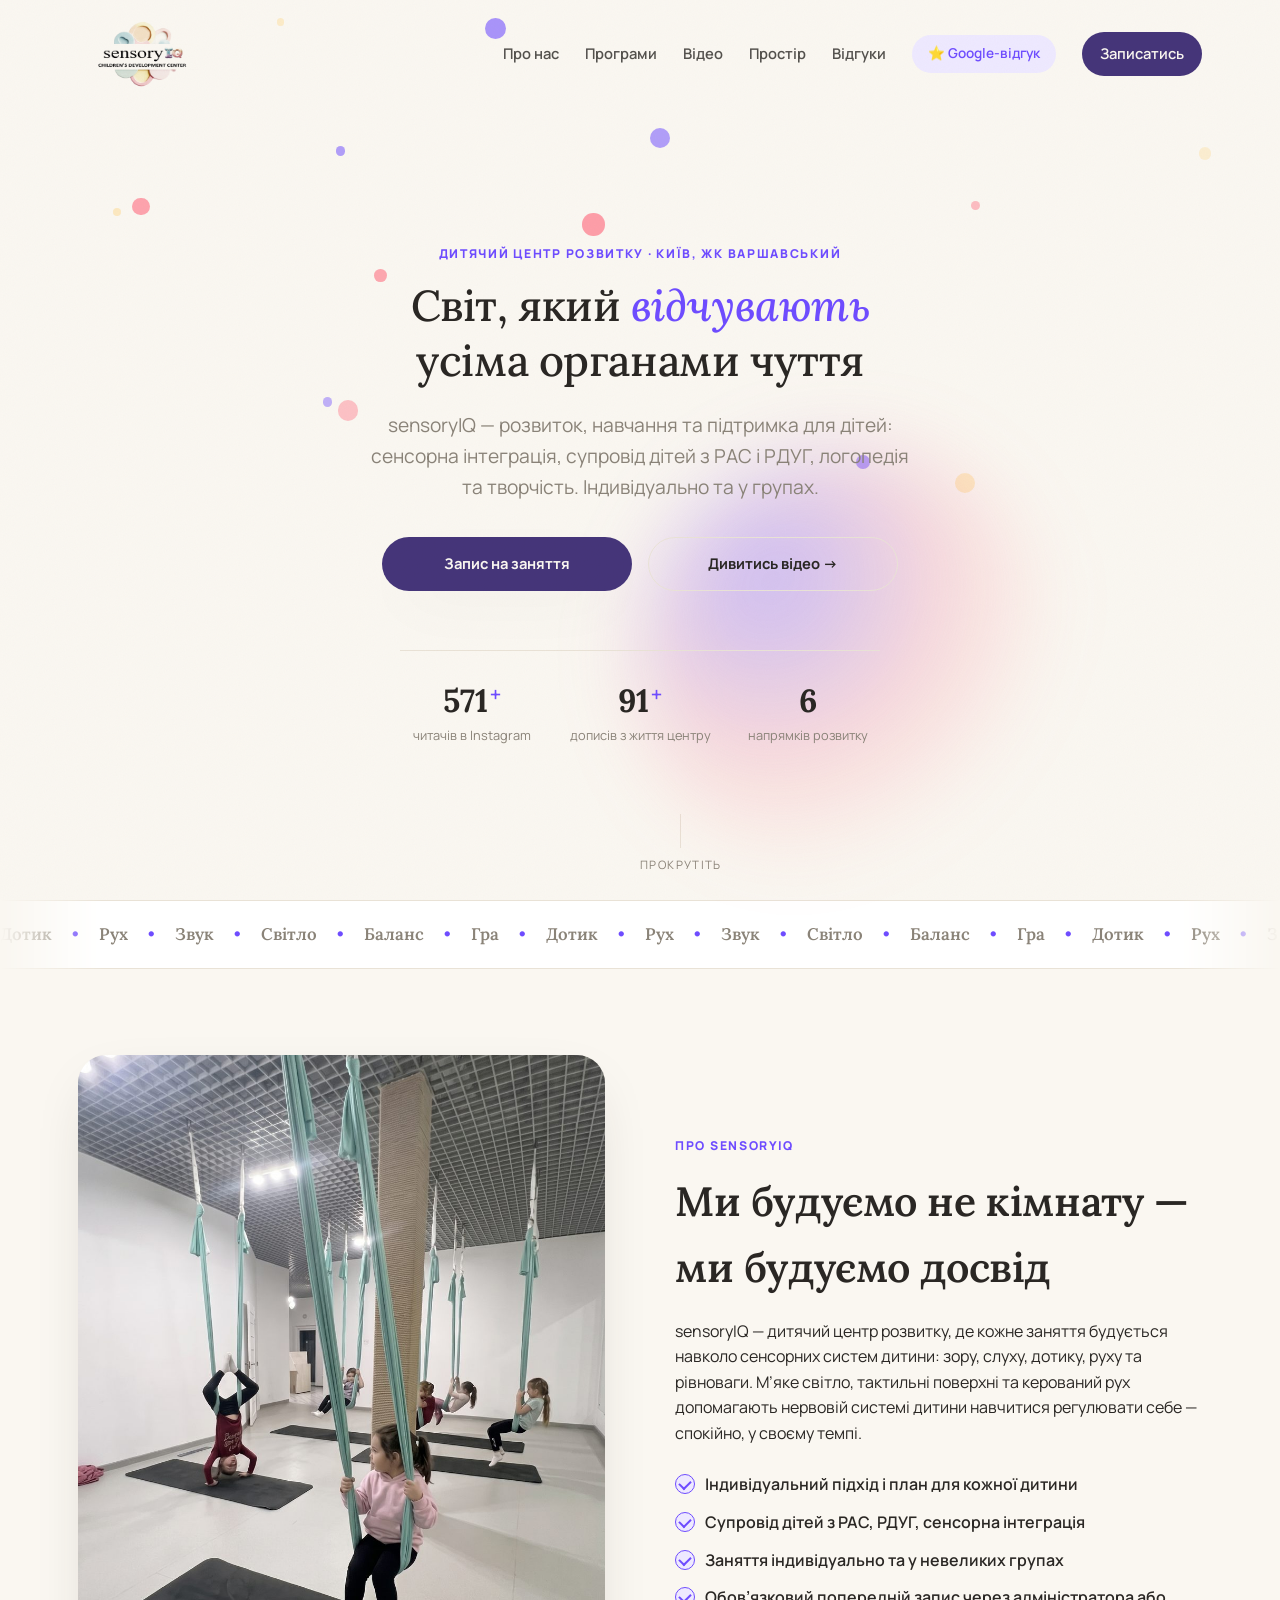
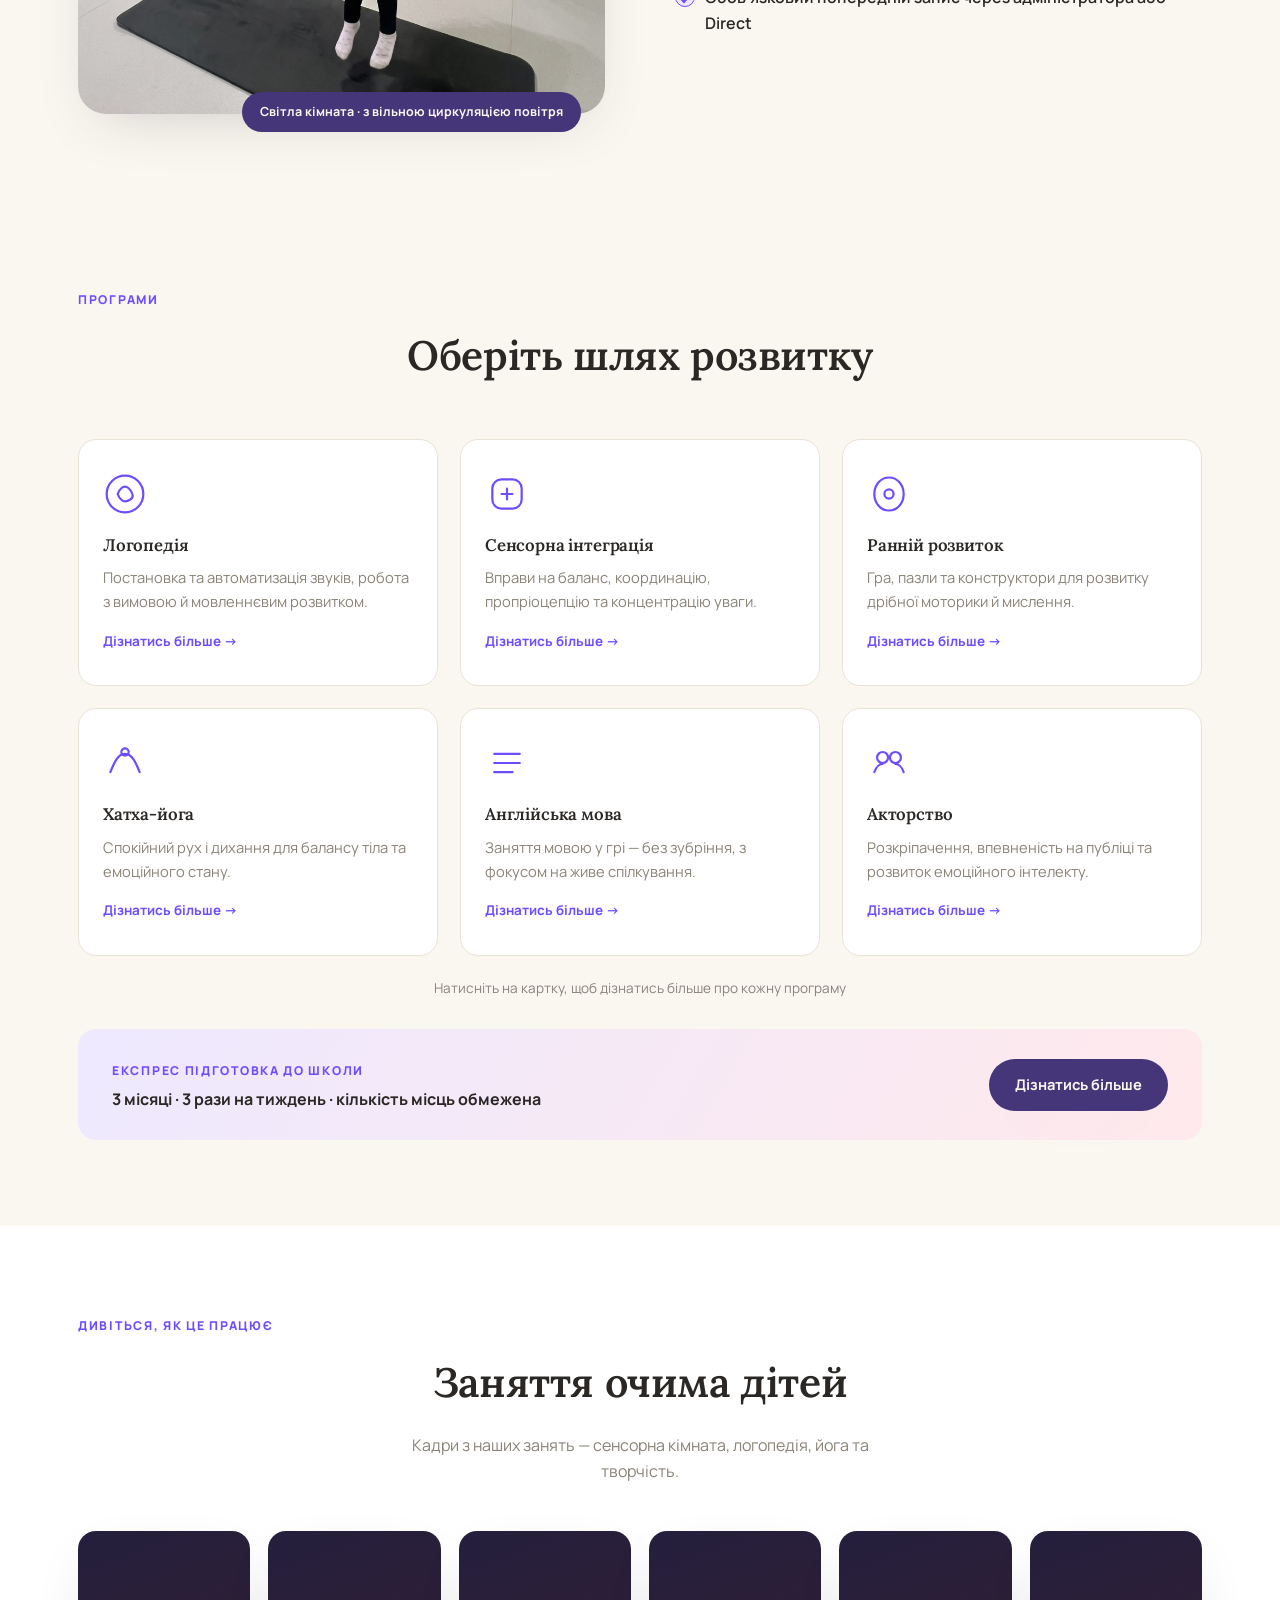
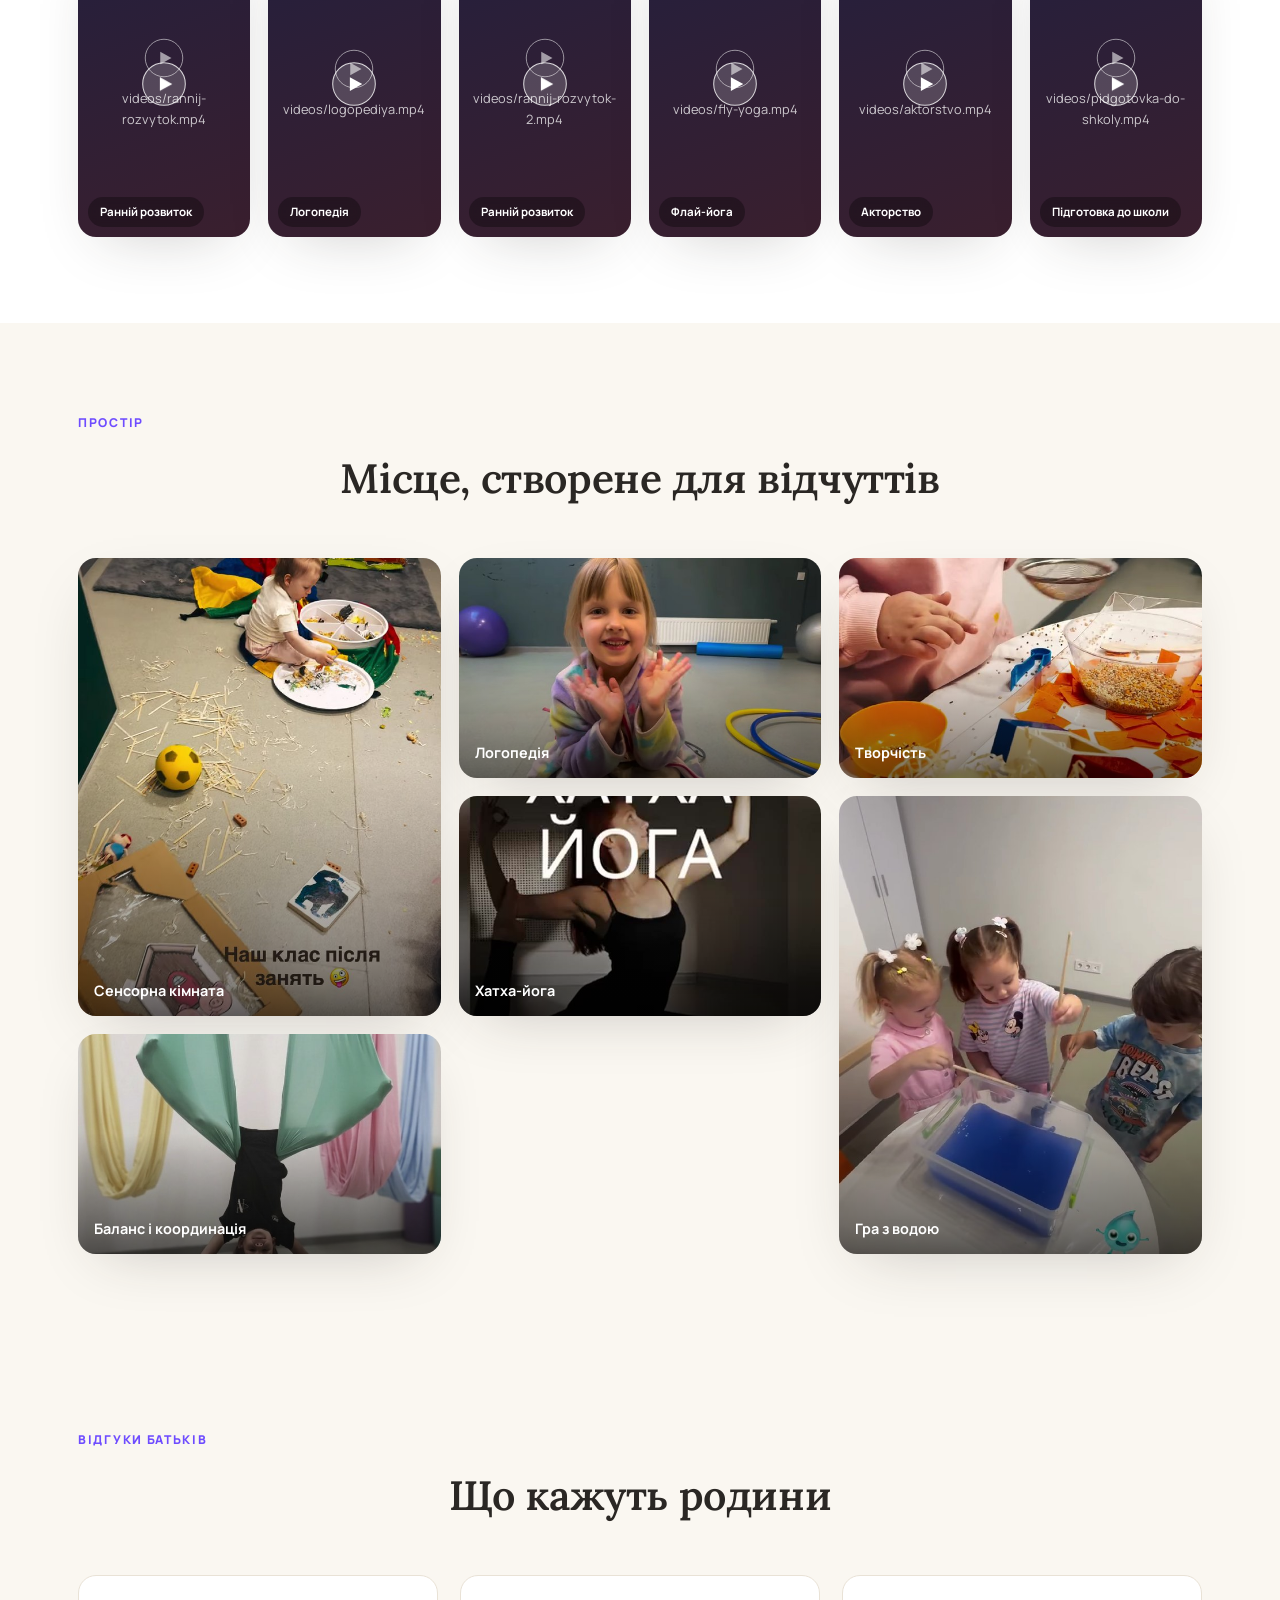
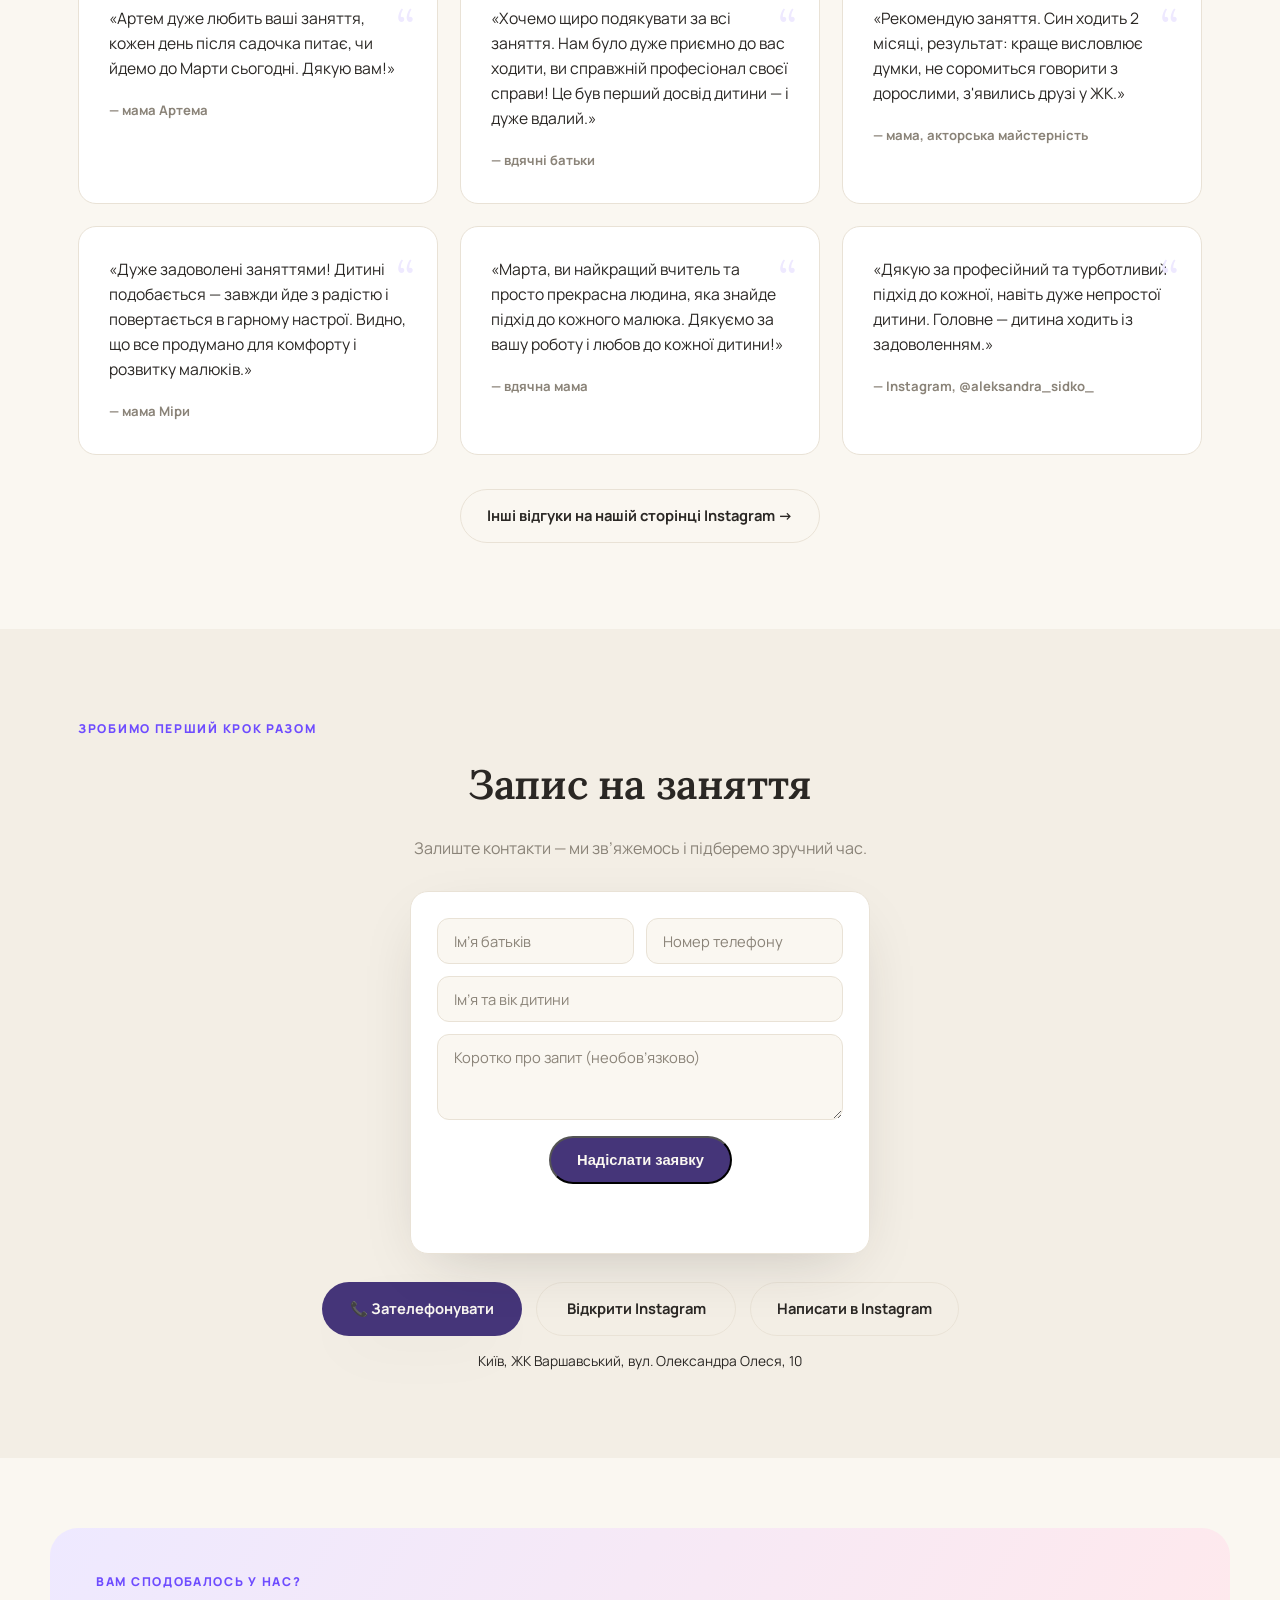
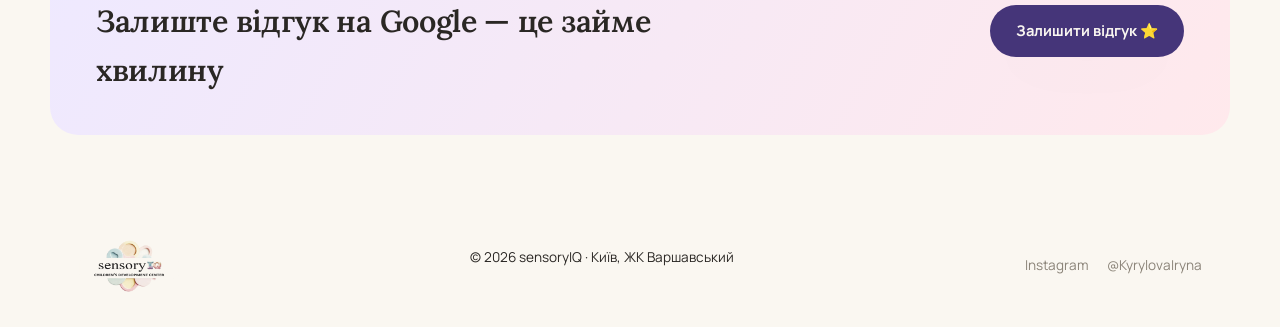
==== commit 4a69357c: "9" ====
--- a/index.html
+++ b/index.html
@@ -428,15 +428,18 @@
       <h2 class="h2 reveal center">Запис на заняття</h2>
       <p class="section-sub reveal center">Залиште контакти — ми зв’яжемось і підберемо зручний час.</p>
 
-      <form class="contact-form reveal" id="contactForm">
+      <form class="contact-form reveal" id="contactForm" novalidate>
         <div class="form-row">
           <input type="text" name="name" placeholder="Ім’я батьків" required>
-          <input type="tel" name="phone" placeholder="Номер телефону" required>
+          <div>
+            <input type="tel" name="phone" id="phoneInput" placeholder="Номер телефону" required>
+            <p class="field-error" id="phoneError">Введіть коректний номер телефону (наприклад, +380 63 714 48 36)</p>
+          </div>
         </div>
         <input type="text" name="child" placeholder="Ім’я та вік дитини">
         <textarea name="message" placeholder="Коротко про запит (необов’язково)" rows="3"></textarea>
         <button type="submit" class="btn btn-primary magnetic">Надіслати заявку</button>
-        <p class="form-note">Форма демонстраційна — підʼєднайте власний сервіс (Formspree, Telegram-бот тощо).</p>
+        <p class="form-status" id="formStatus" role="status" aria-live="polite"></p>
       </form>
 
       <div class="contact-actions reveal">
--- a/style.css
+++ b/style.css
@@ -393,6 +393,13 @@
 .contact-form input::placeholder, .contact-form textarea::placeholder{ color: var(--muted); }
 .contact-form input:focus, .contact-form textarea:focus{ border-color: var(--accent); }
 .contact-form .btn-primary{ justify-self:center; margin-top:4px; }
+.contact-form .btn-primary:disabled{ opacity:.6; cursor:not-allowed; }
+.contact-form input.field-invalid{ border-color:#d9534f; }
+.field-error{ display:none; color:#d9534f; font-size:0.76rem; margin-top:-6px; }
+.field-error.show{ display:block; }
+.form-status{ text-align:center; font-size:0.82rem; margin-top:2px; min-height: 1em; }
+.form-status.error{ color:#d9534f; }
+.form-status.success{ color: var(--accent); }
 .form-note{ text-align:center; font-size: 0.74rem; color: var(--muted); margin-top: 4px; }
 .contact-actions{ display:flex; gap: 14px; justify-content:center; margin-top: 28px; flex-wrap:wrap; }
 .contact-actions .btn{ min-width: 200px; justify-content:center; }
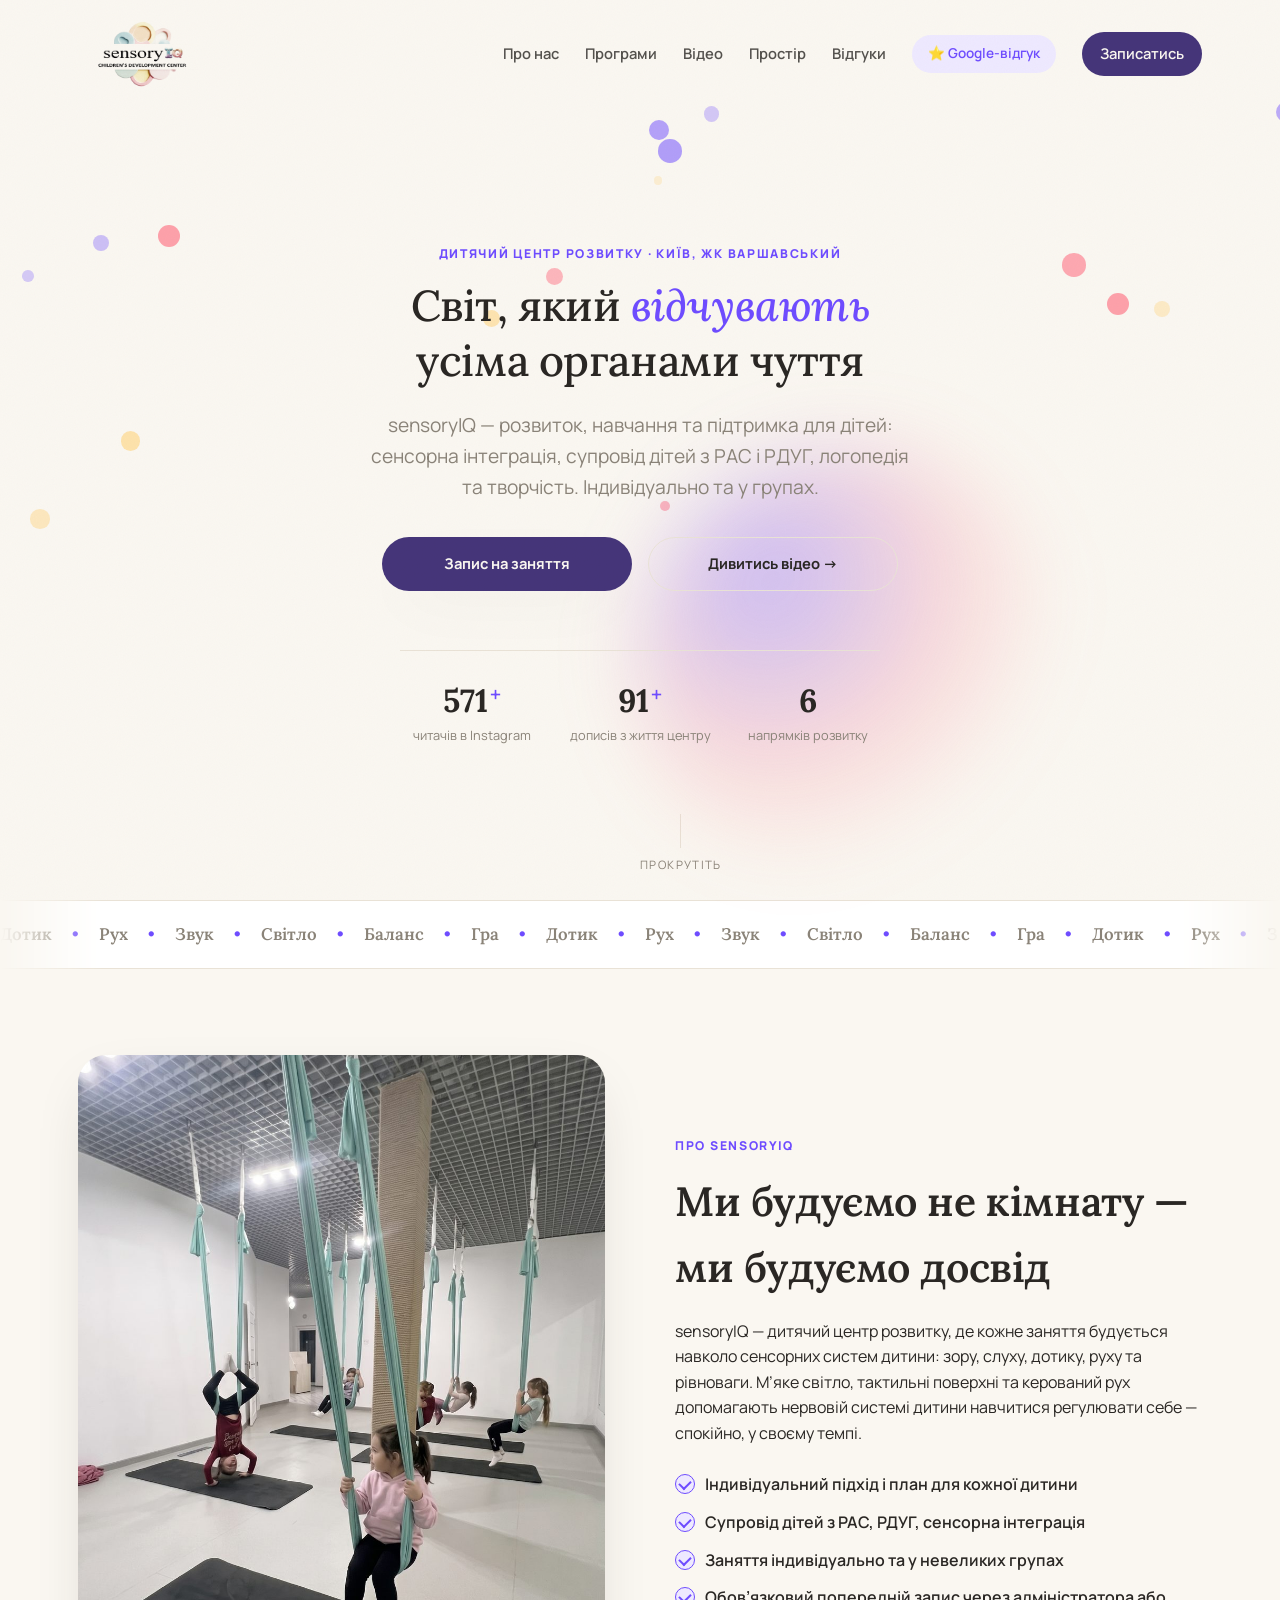
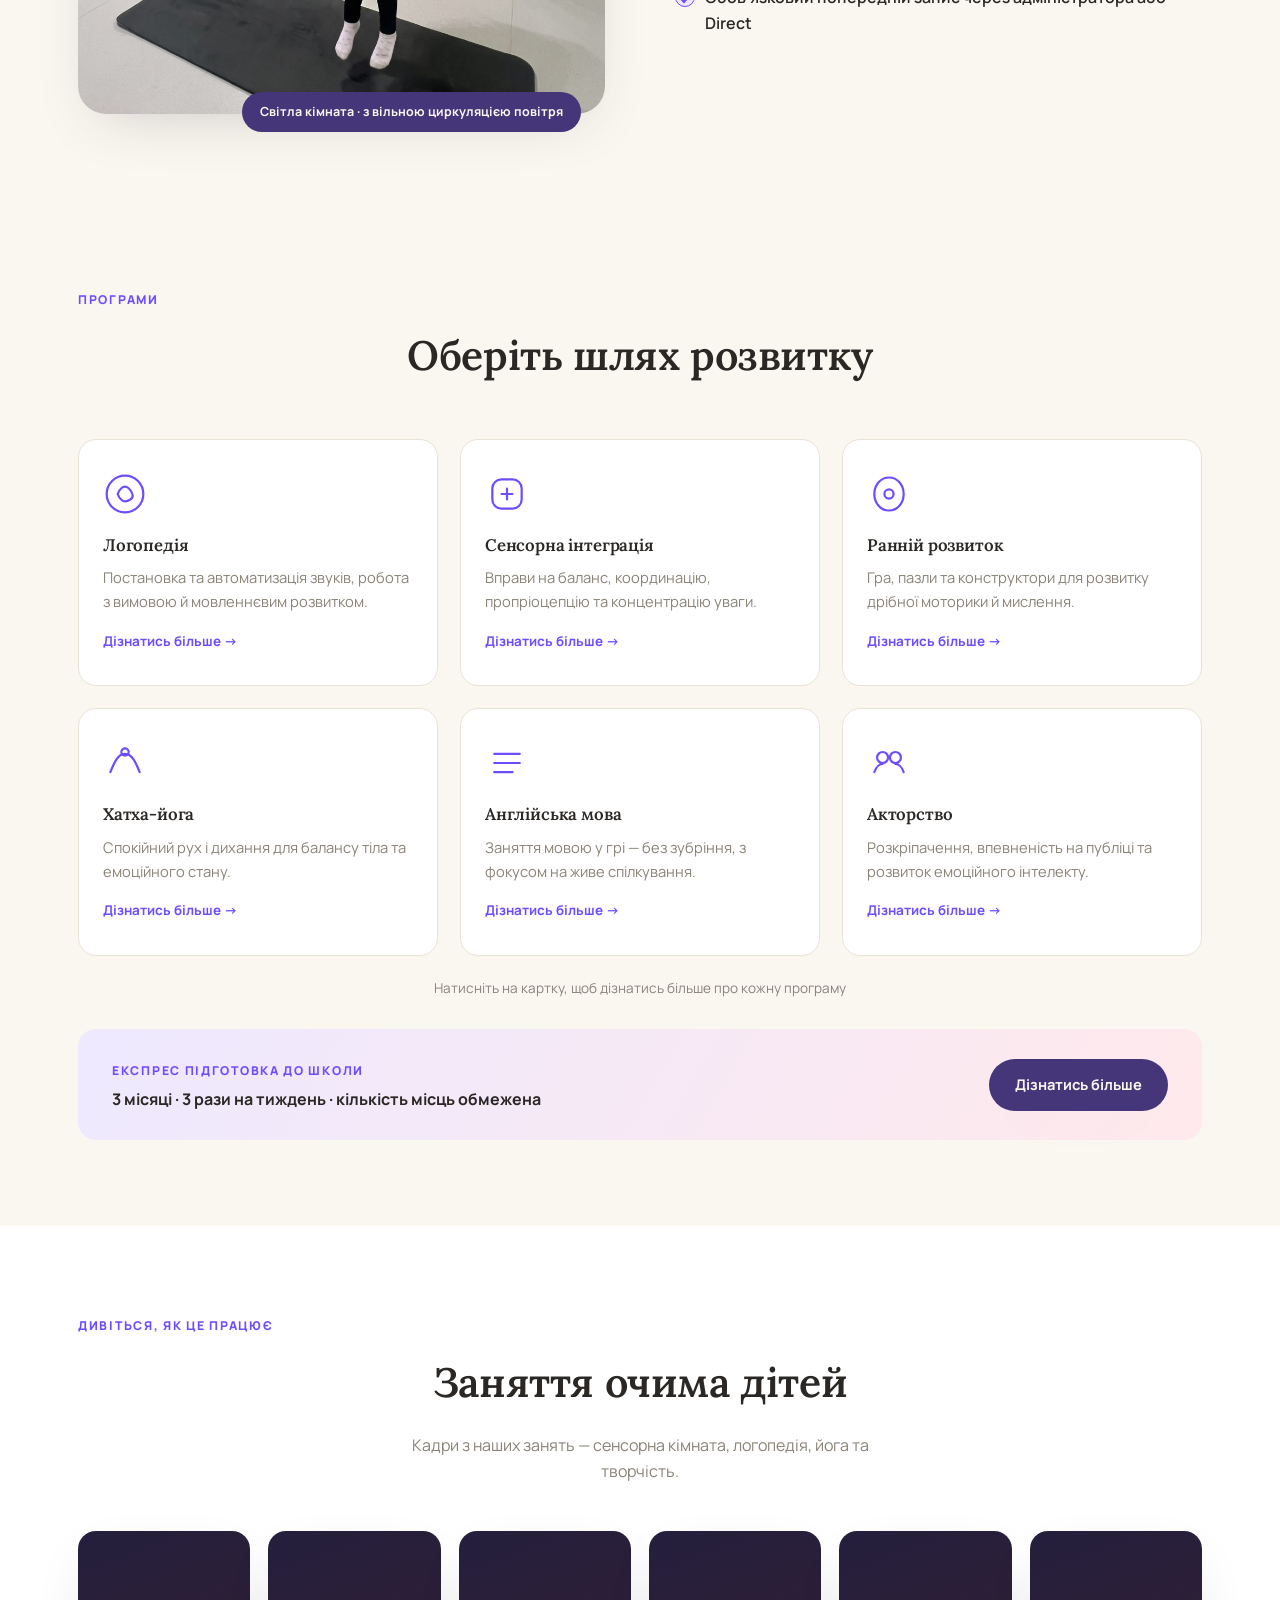
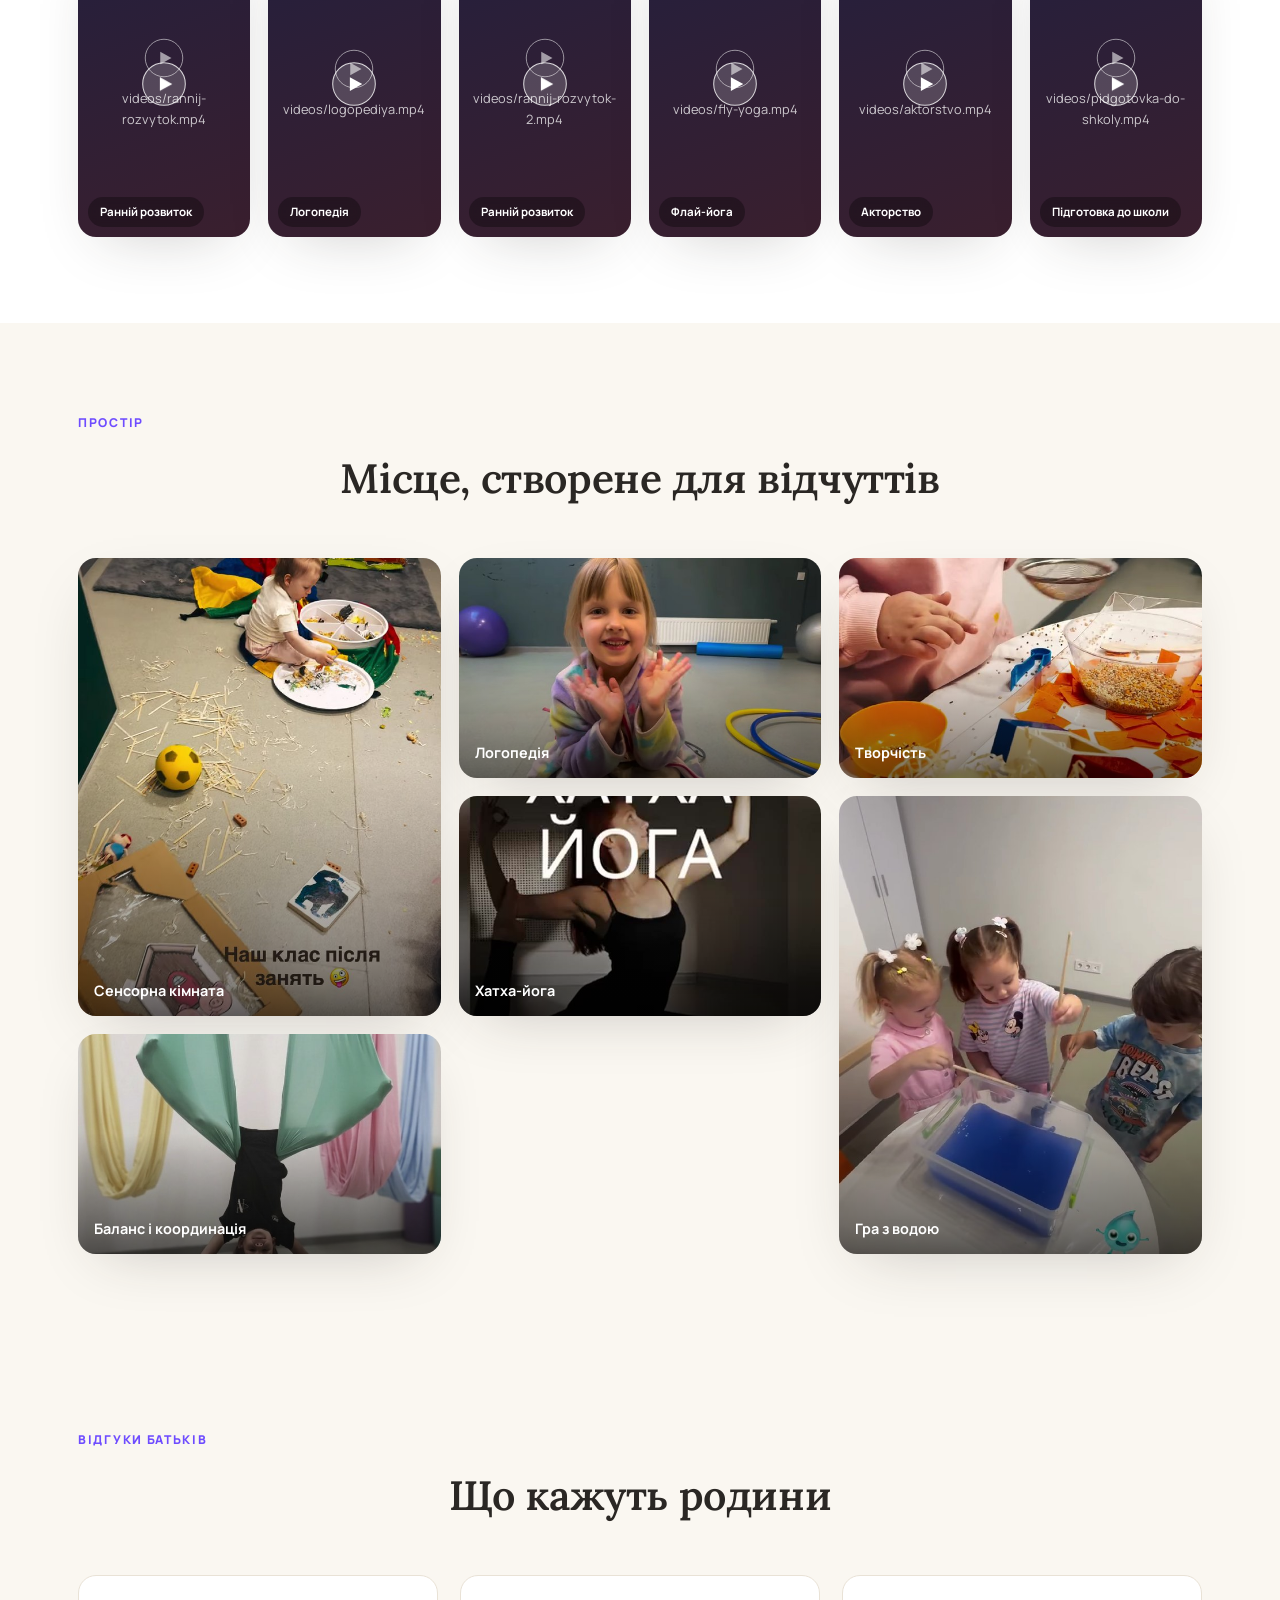
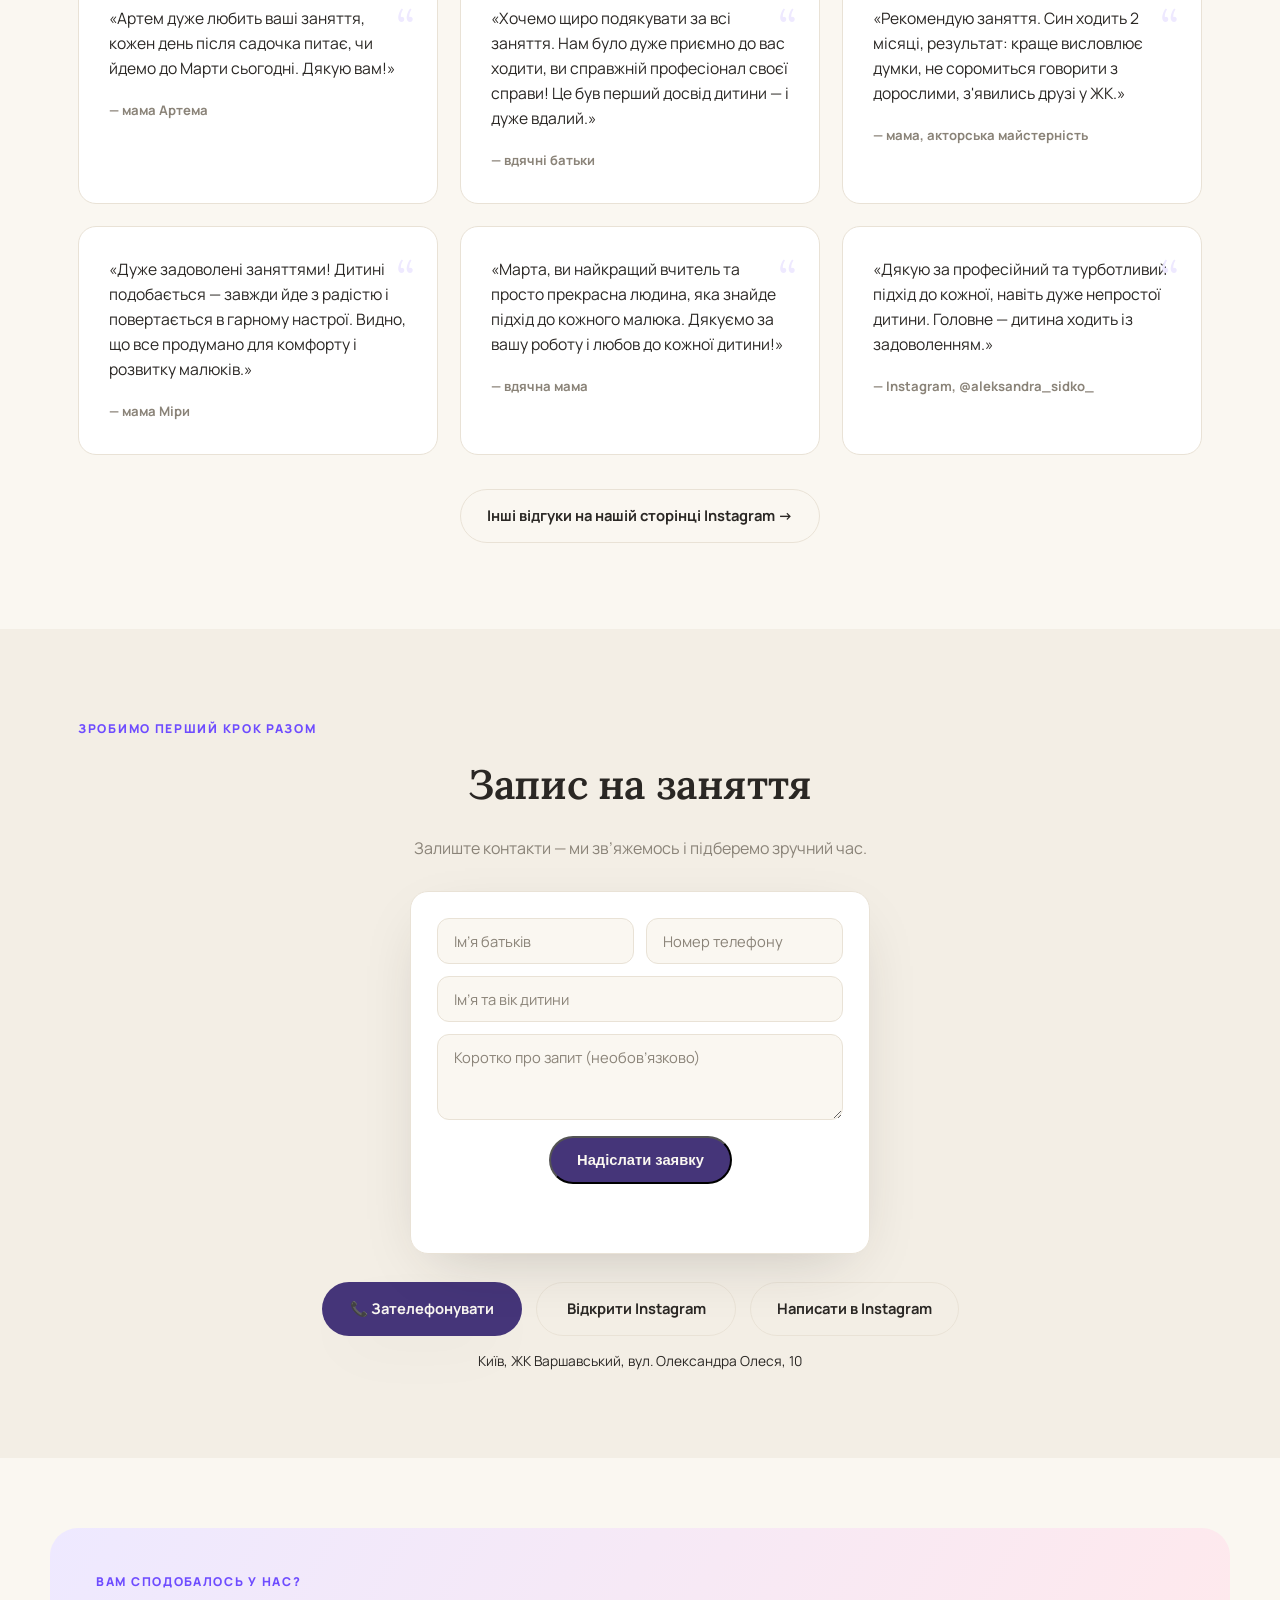
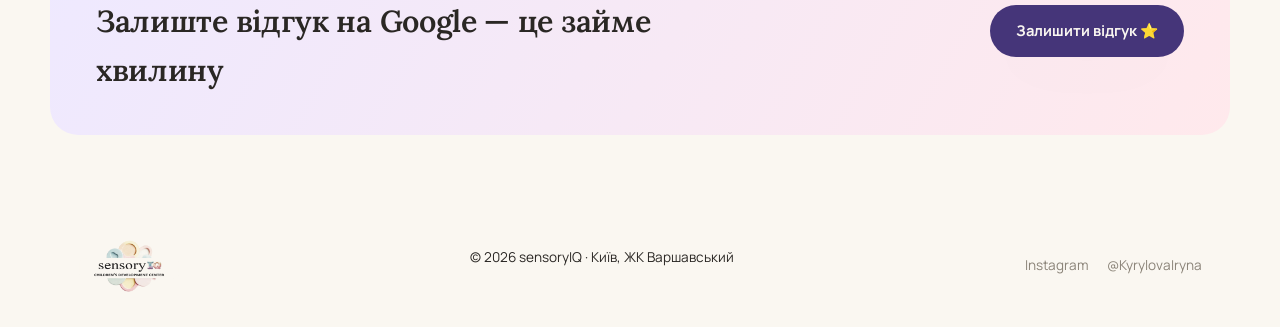
==== commit 47746cc1: "10" ====
--- a/index.html
+++ b/index.html
@@ -384,6 +384,19 @@
     </div>
   </div>
 
+  <!-- PHONE NUMBER POPUP (для десктопа, де немає дзвінків) -->
+  <div class="modal-overlay" id="phoneModal" aria-hidden="true">
+    <div class="modal-box" role="dialog" aria-modal="true" aria-labelledby="phoneModalTitle">
+      <h3 id="phoneModalTitle">Наш номер телефону</h3>
+      <p class="phone-modal-number" id="phoneModalNumber">+380 63 714 48 36</p>
+      <p>Наберіть цей номер зі свого телефону, або скопіюйте його.</p>
+      <div class="phone-modal-actions">
+        <button type="button" class="btn btn-ghost" id="phoneModalCopy">Скопіювати номер</button>
+        <button type="button" class="btn btn-primary" id="phoneModalClose">Закрити</button>
+      </div>
+    </div>
+  </div>
+
   <!-- REVIEWS -->
   <section class="section reviews" id="reviews">
     <div class="wrap">
@@ -443,7 +456,7 @@
       </form>
 
       <div class="contact-actions reveal">
-        <a href="tel:+380637144836" class="btn btn-primary magnetic">📞 Зателефонувати</a>
+        <a href="tel:+380637144836" class="btn btn-primary magnetic" id="phoneCallBtn">📞 Зателефонувати</a>
         <a href="https://www.instagram.com/sensoryiq/" target="_blank" rel="noopener" class="btn btn-ghost magnetic">Відкрити Instagram</a>
         <a href="https://ig.me/m/sensoryiq" target="_blank" rel="noopener" class="btn btn-ghost magnetic">Написати в Instagram</a>
       </div>
--- a/style.css
+++ b/style.css
@@ -363,6 +363,13 @@
 .modal-box p{ color: var(--muted); margin-bottom: 22px; }
 .modal-box .btn{ width:100%; justify-content:center; }
 
+.phone-modal-number{
+  font-family:'Manrope', sans-serif; font-weight:800; font-size:1.7rem;
+  color: var(--ink); letter-spacing: 0.02em; margin-bottom: 8px;
+}
+.phone-modal-actions{ display:flex; flex-direction:column; gap:10px; }
+.phone-modal-actions .btn{ margin:0; }
+
 /* ---------------- REVIEWS ---------------- */
 .reviews-track{ display:grid; grid-template-columns: repeat(3,1fr); gap: 22px; margin-top: 46px; }
 .review-card{
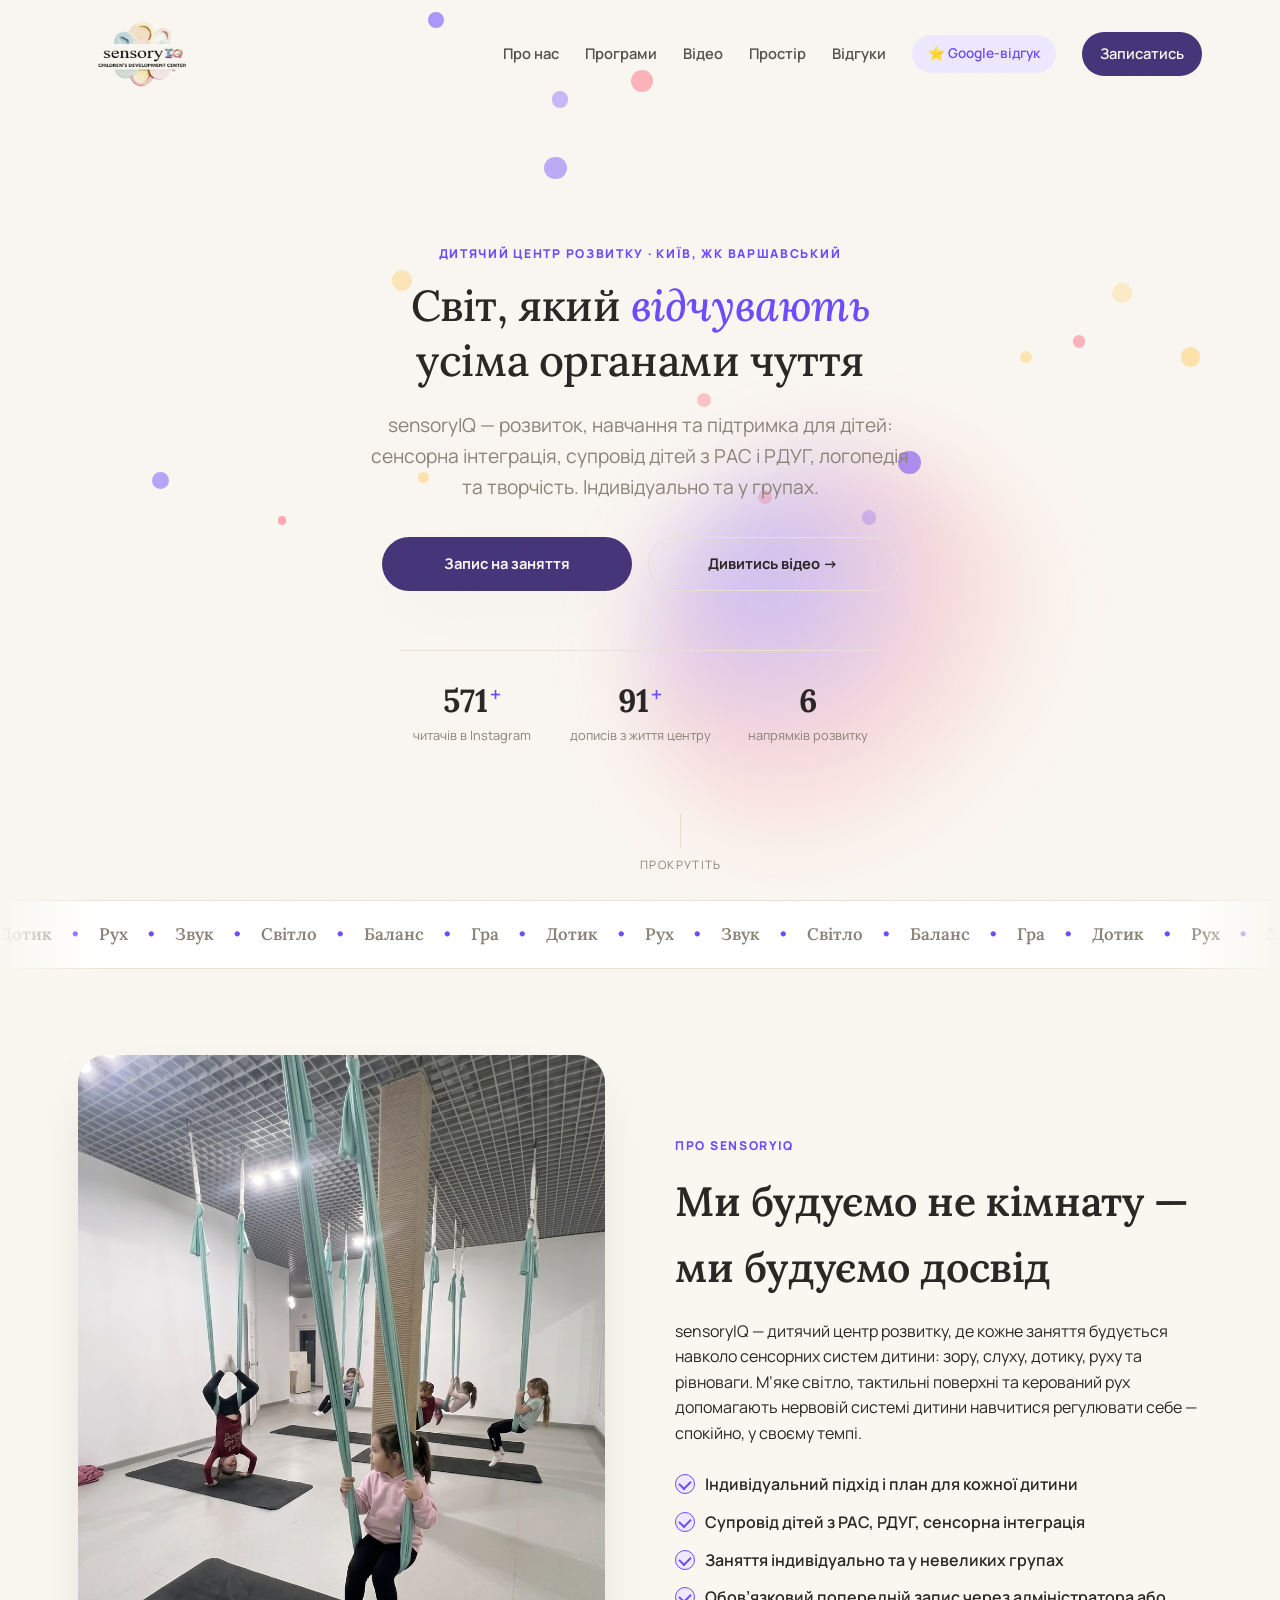
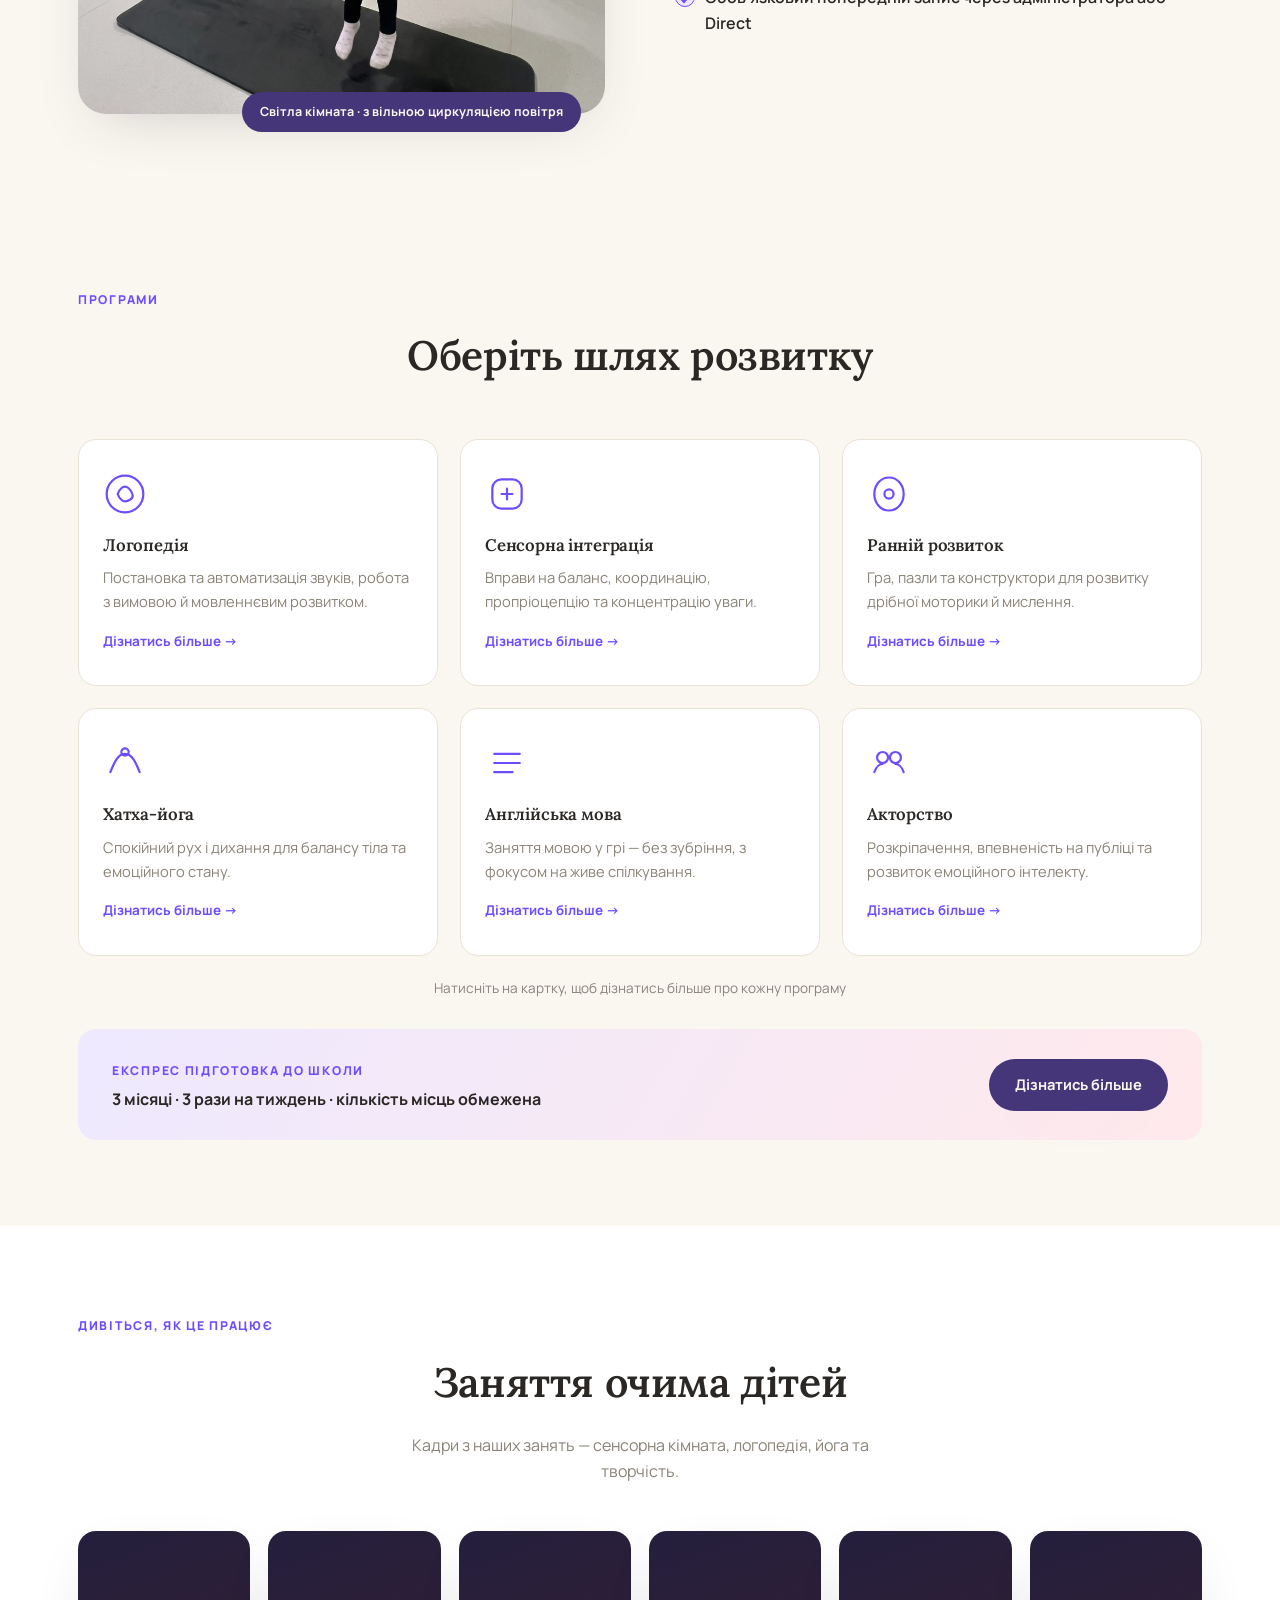
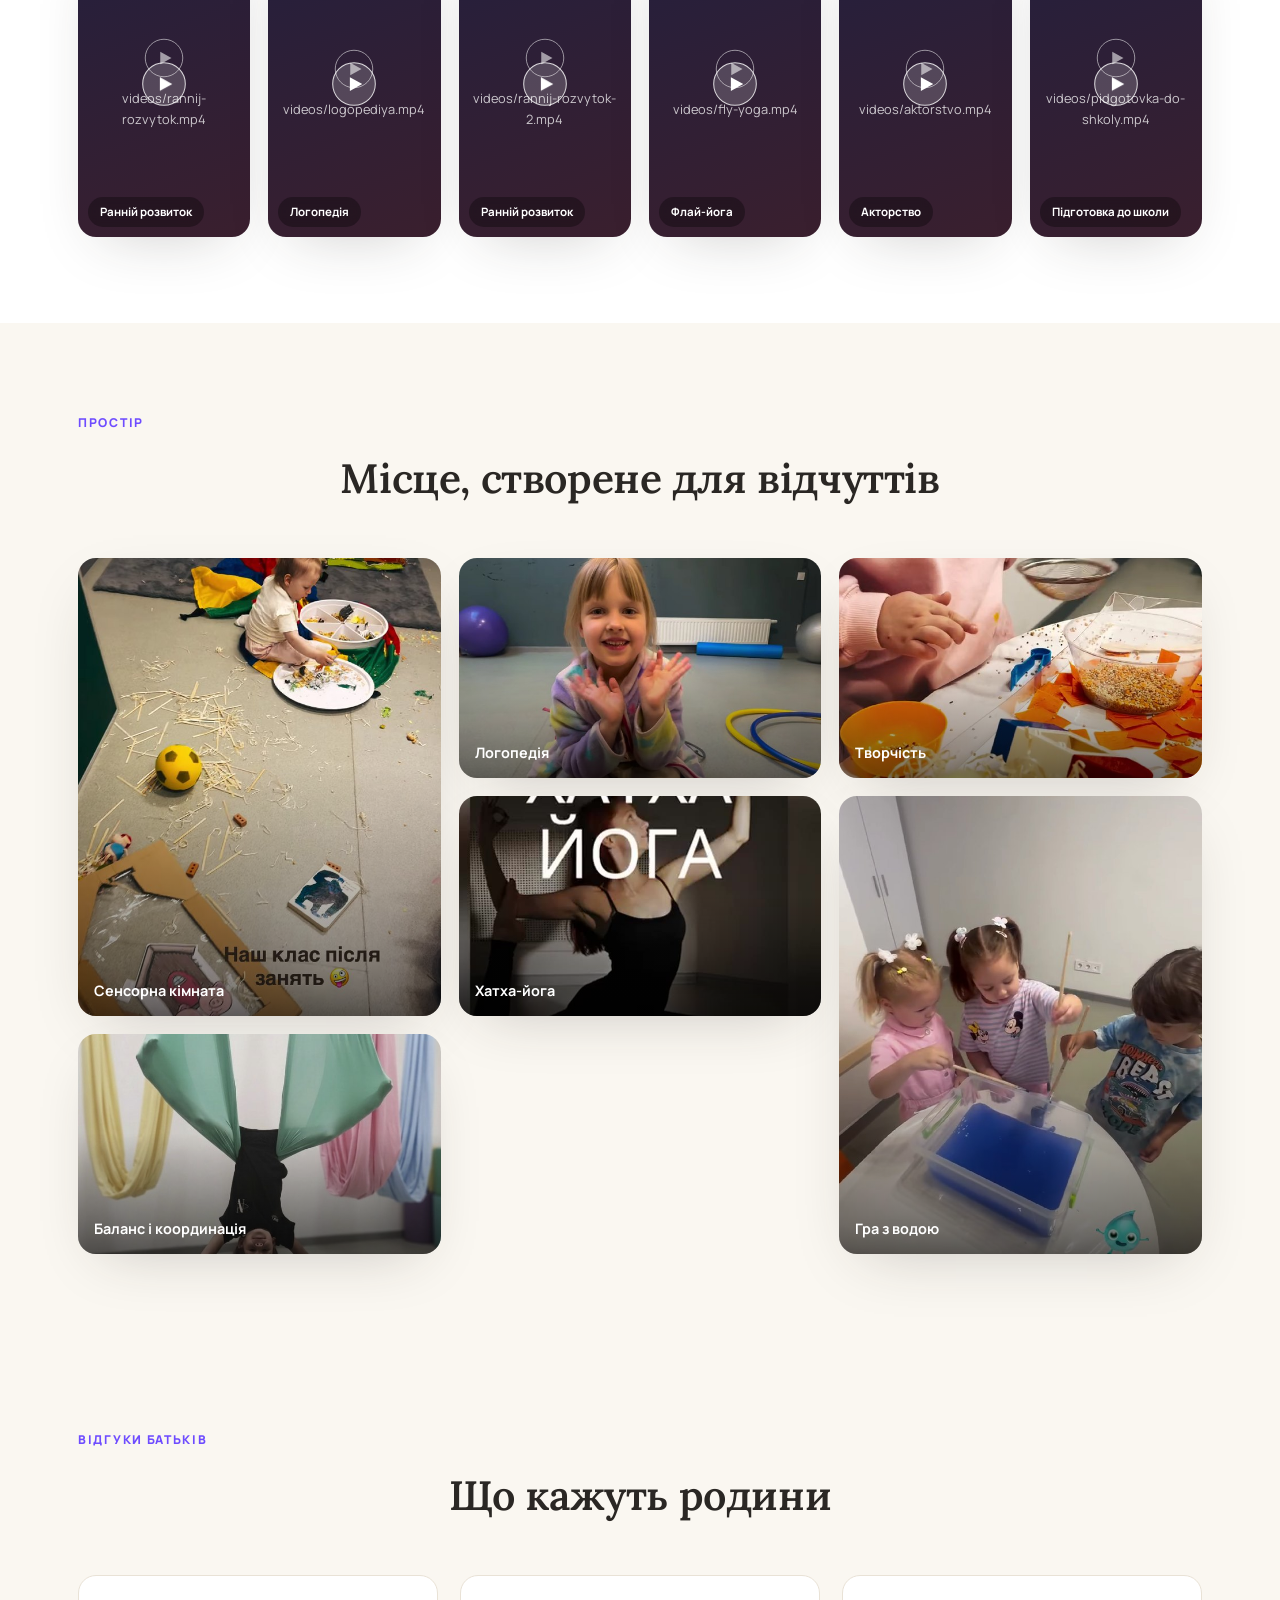
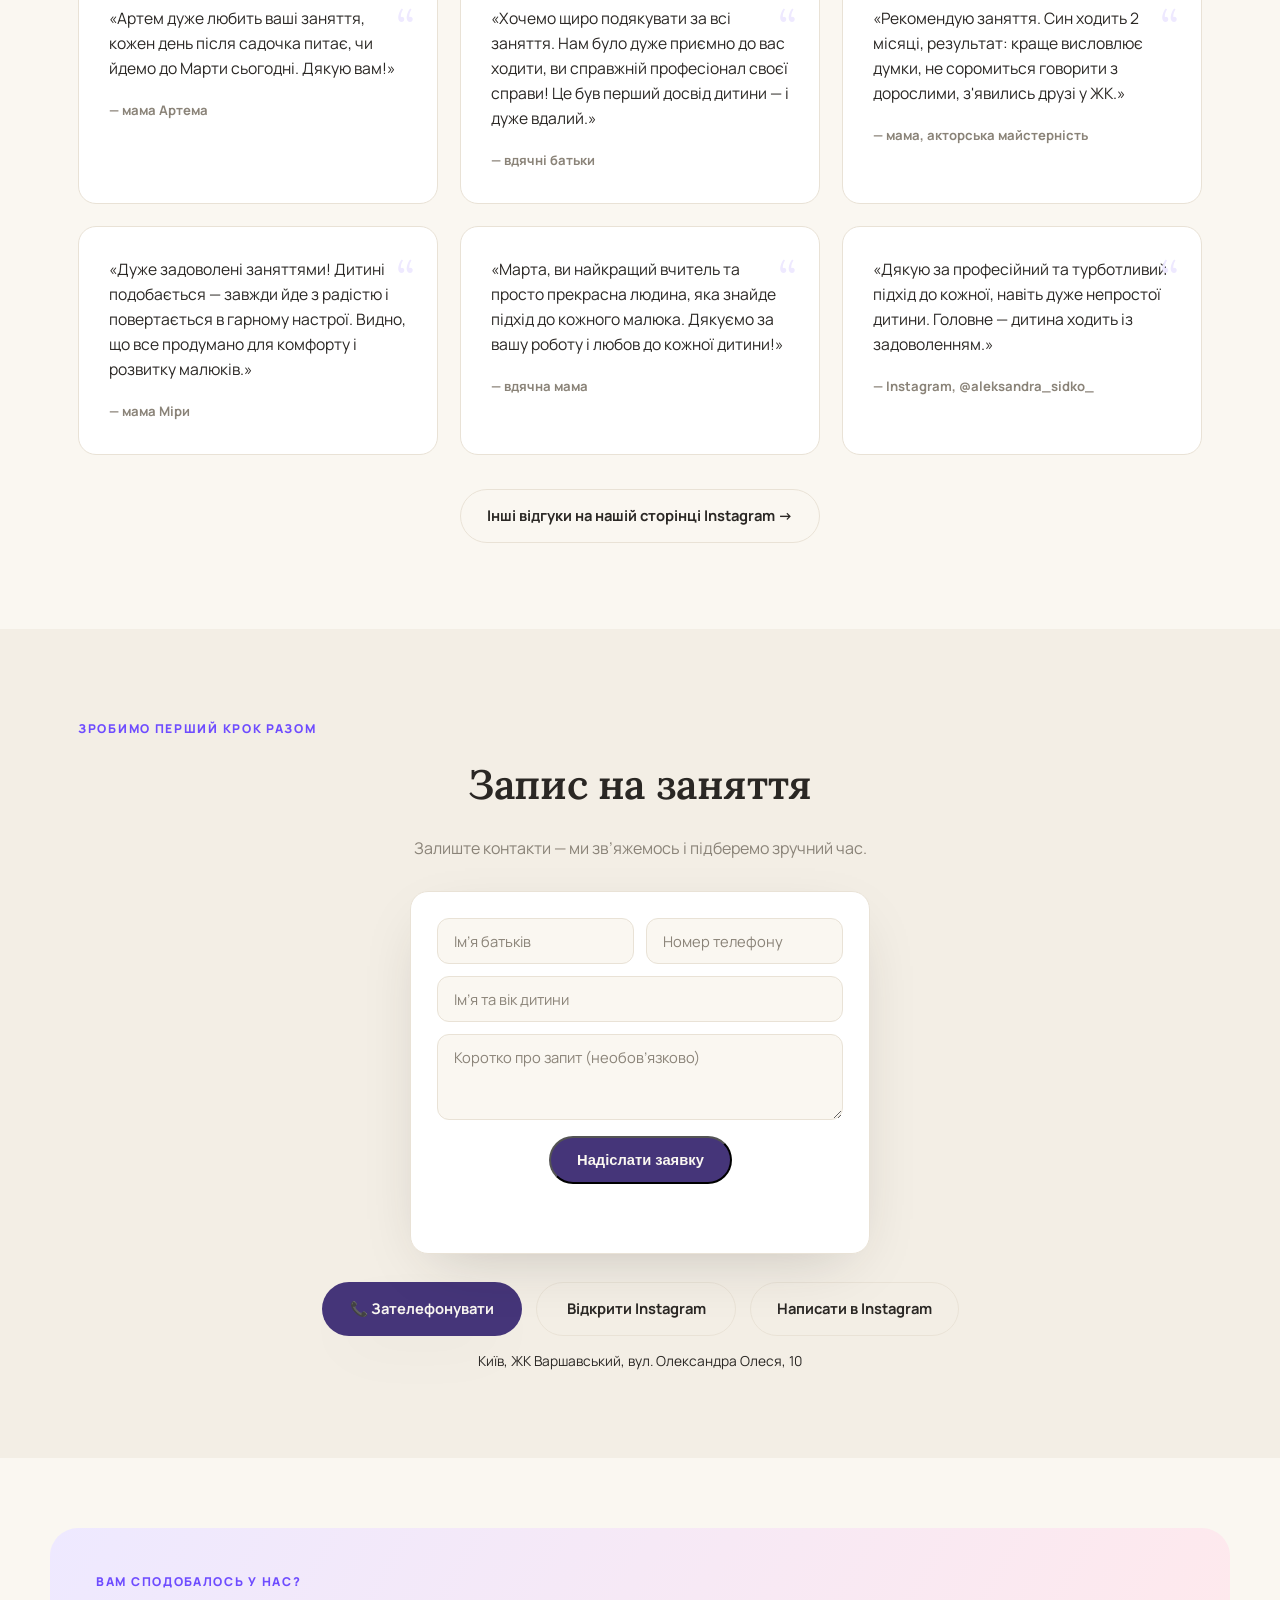
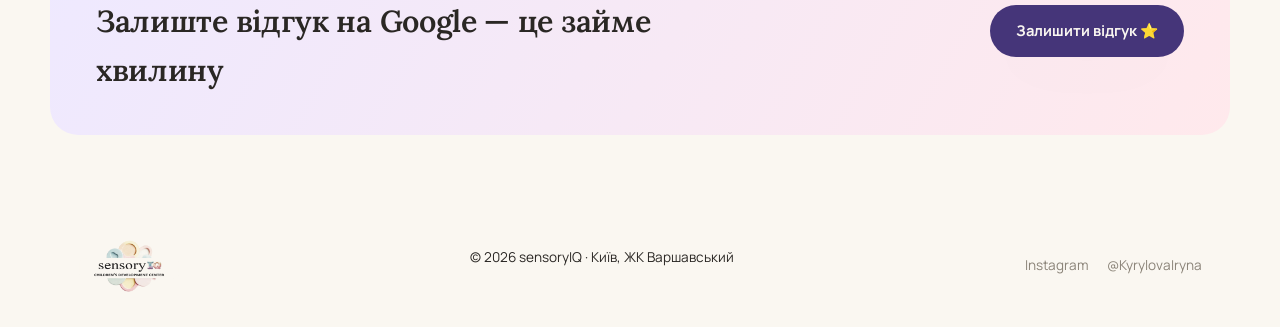
==== commit 47ea52f9: "10" ====
--- a/index.html
+++ b/index.html
@@ -446,7 +446,7 @@
           <input type="text" name="name" placeholder="Ім’я батьків" required>
           <div>
             <input type="tel" name="phone" id="phoneInput" placeholder="Номер телефону" required>
-            <p class="field-error" id="phoneError">Введіть коректний номер телефону (наприклад, +380 63 714 48 36)</p>
+            <p class="field-error" id="phoneError">Введіть коректний номер телефону +380 XX XXX XX XX</p>
           </div>
         </div>
         <input type="text" name="child" placeholder="Ім’я та вік дитини">
--- a/style.css
+++ b/style.css
@@ -402,7 +402,7 @@
 .contact-form .btn-primary{ justify-self:center; margin-top:4px; }
 .contact-form .btn-primary:disabled{ opacity:.6; cursor:not-allowed; }
 .contact-form input.field-invalid{ border-color:#d9534f; }
-.field-error{ display:none; color:#d9534f; font-size:0.76rem; margin-top:-6px; }
+.field-error{ display:none; color:#d9534f; font-size:0.68rem; margin-top:-6px; }
 .field-error.show{ display:block; }
 .form-status{ text-align:center; font-size:0.82rem; margin-top:2px; min-height: 1em; }
 .form-status.error{ color:#d9534f; }
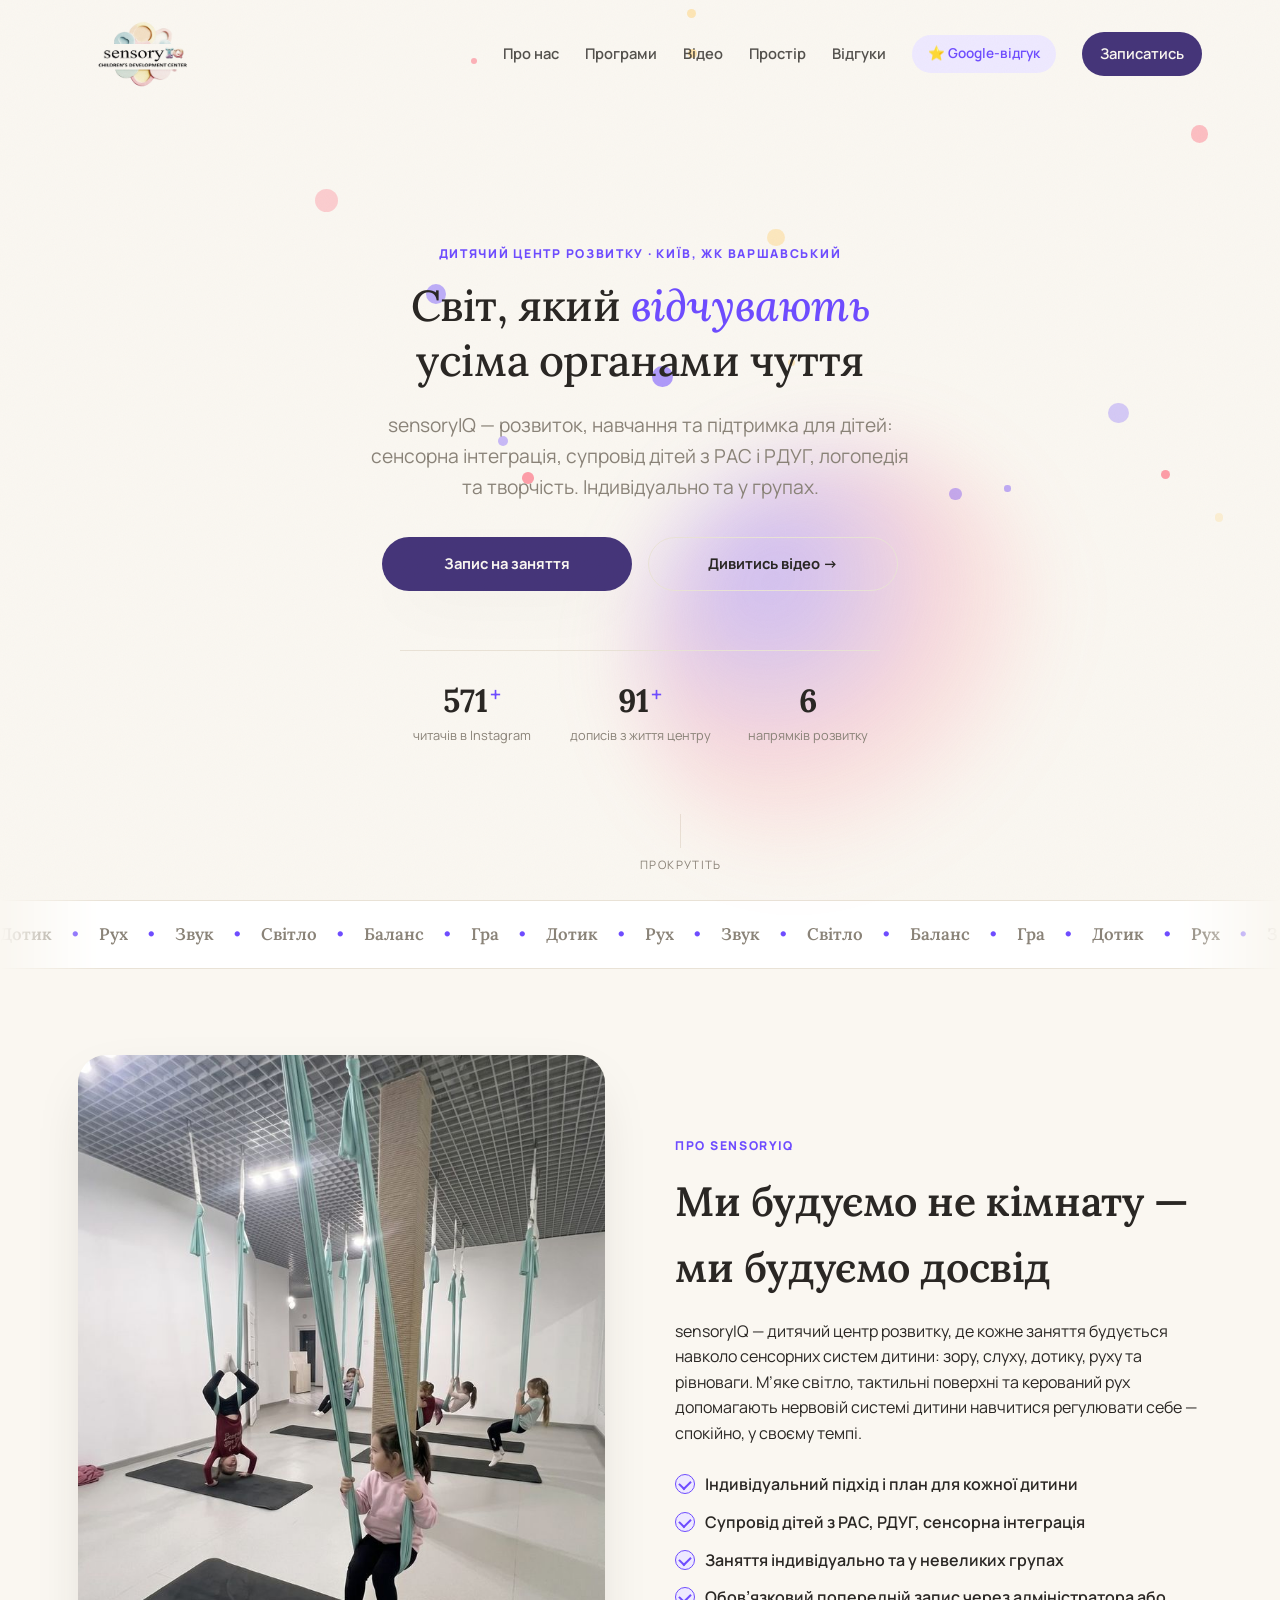
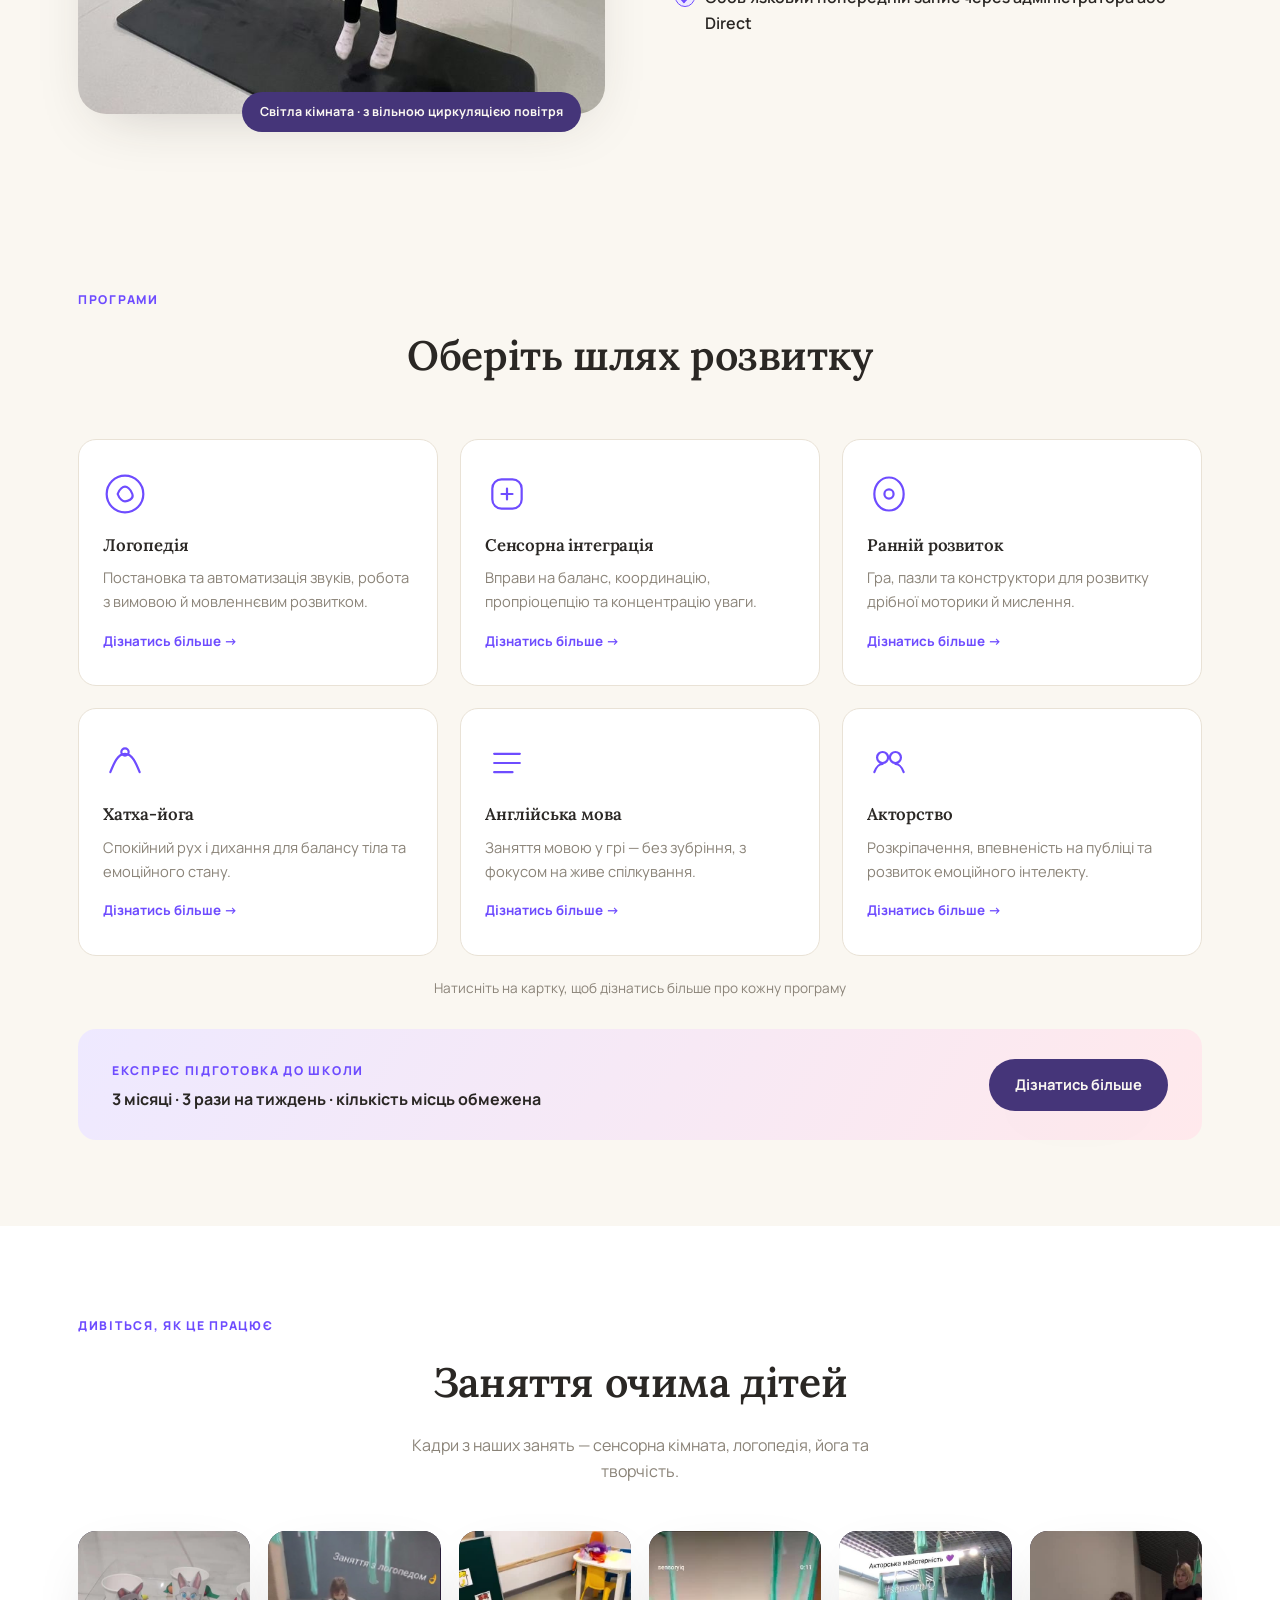
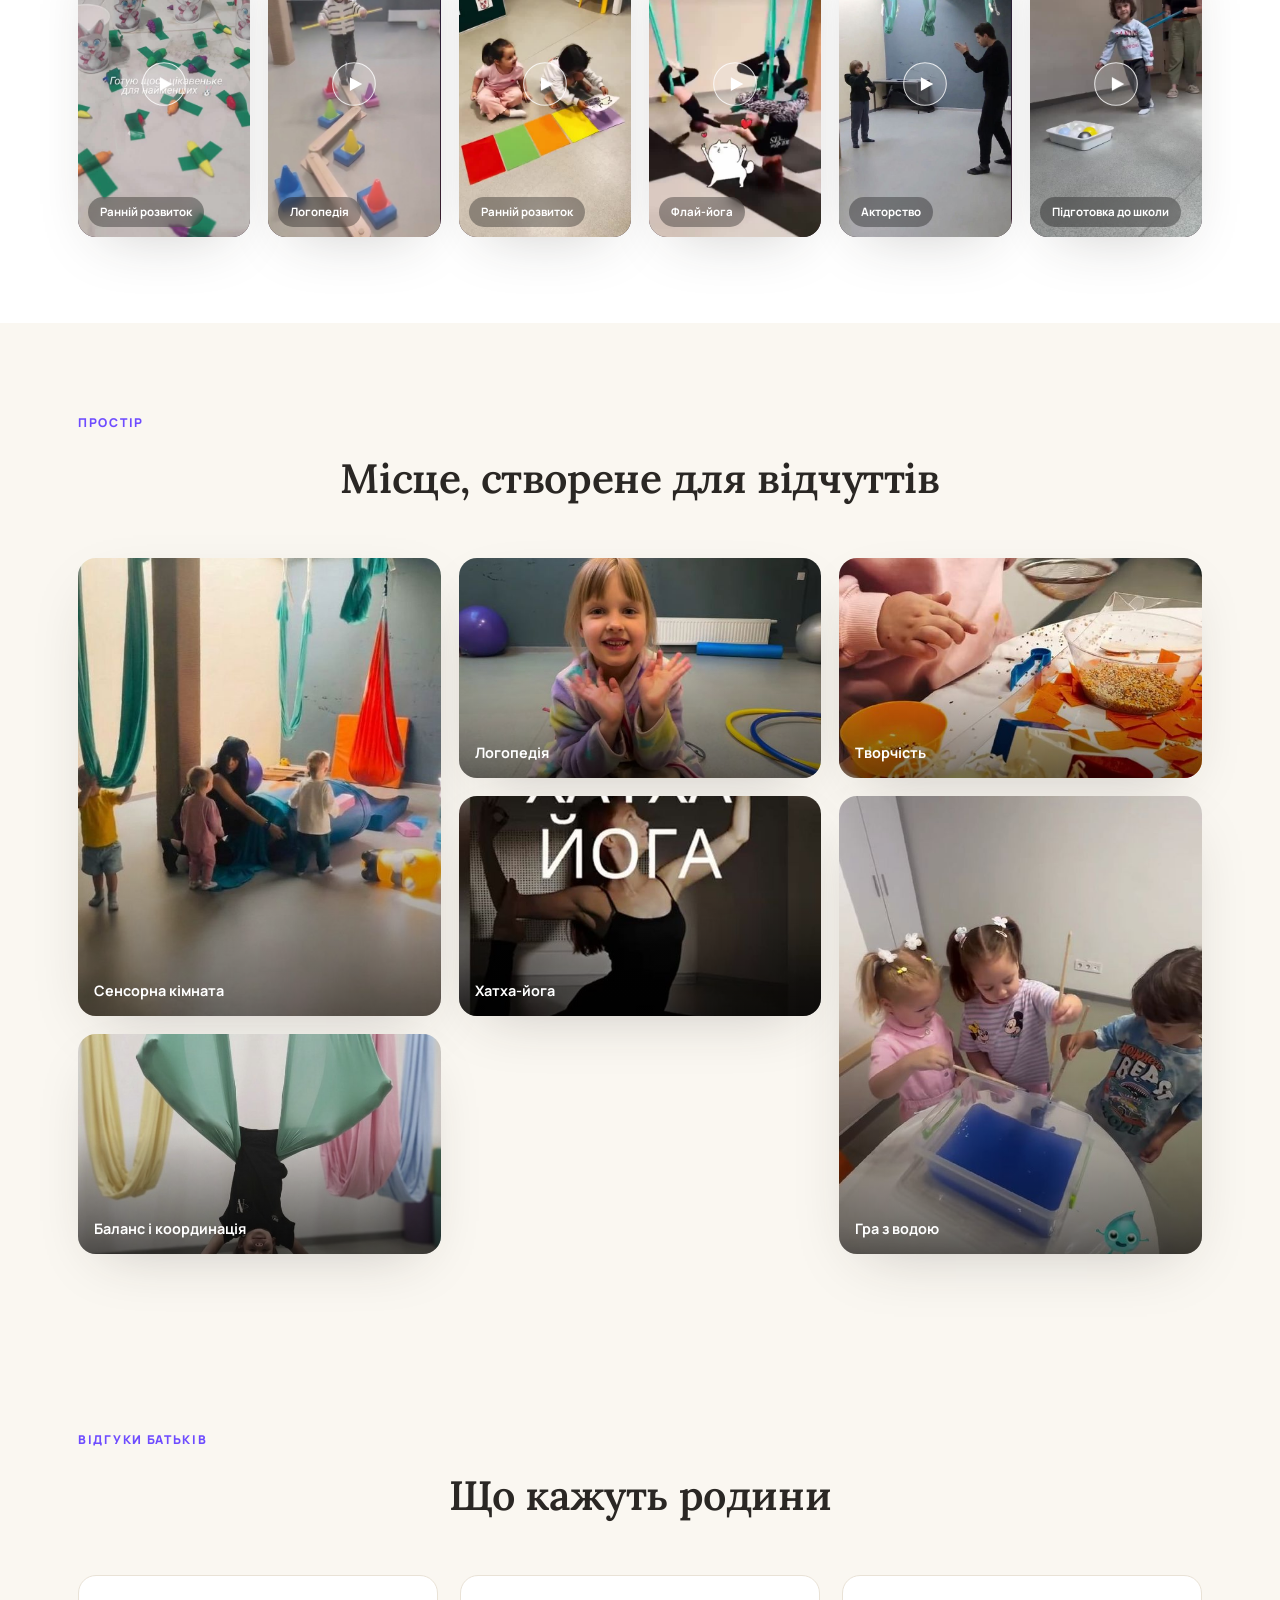
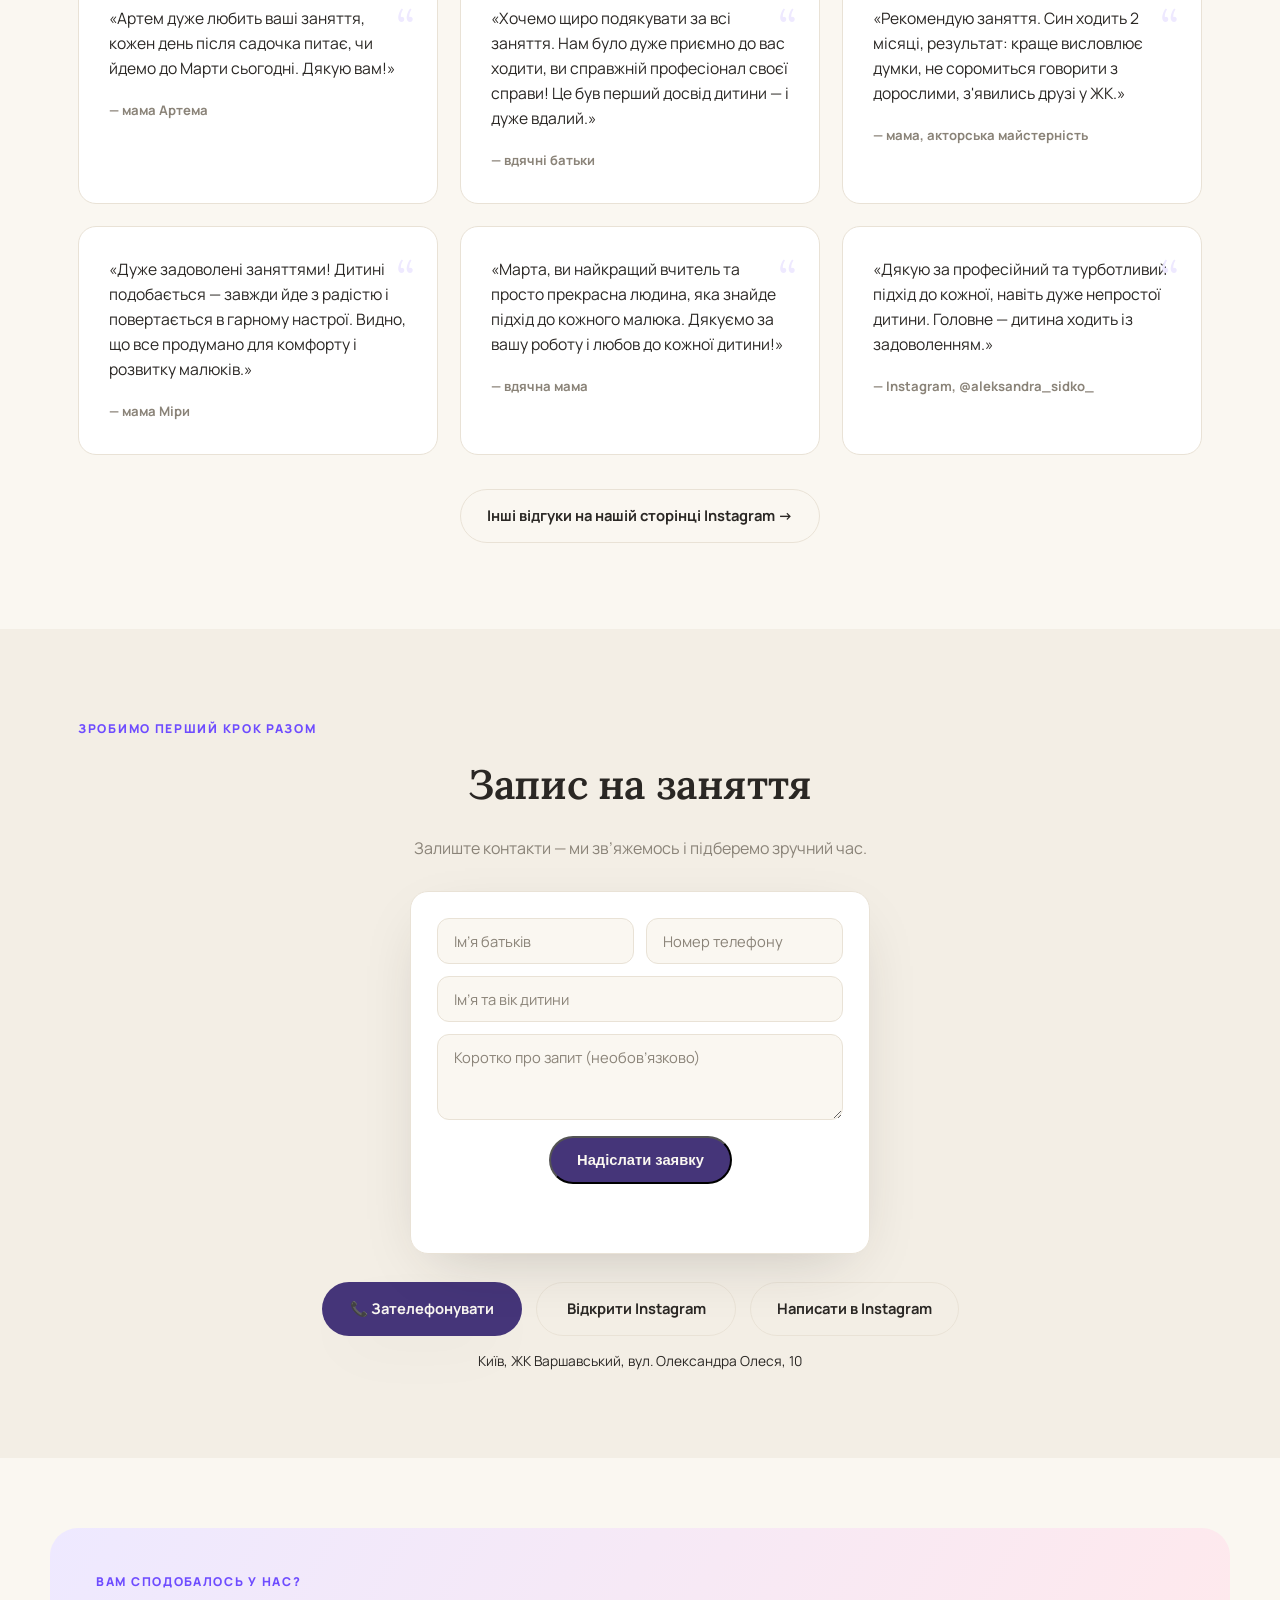
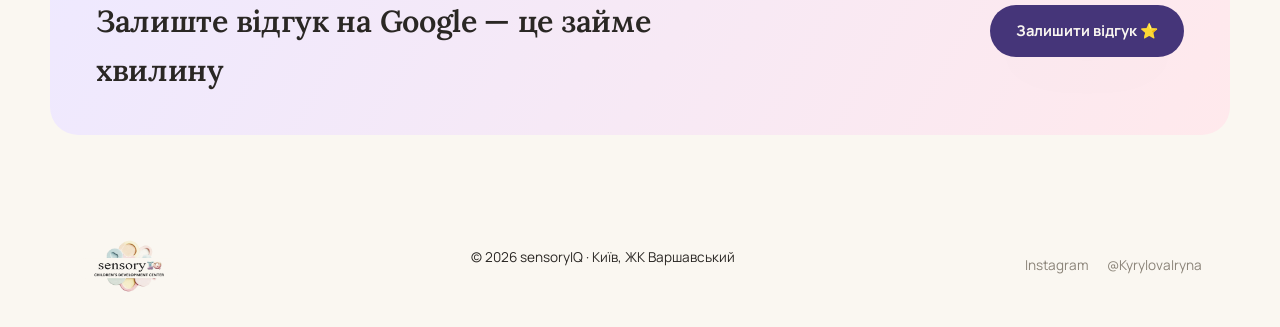
==== commit 518f8e7b: "full_new" ====
--- a/index.html
+++ b/index.html
@@ -242,7 +242,7 @@
       <div class="video-grid">
 
         <div class="video-card reveal">
-          <video class="video-el" playsinline muted loop preload="metadata" poster="assets/posters/rannij-rozvytok.jpg">
+          <video class="video-el" playsinline muted loop preload="none" poster="assets/posters/rannij-rozvytok.jpg">
             <source src="videos/rannij-rozvytok.mp4" type="video/mp4">
           </video>
           <div class="video-fallback">
@@ -256,7 +256,7 @@
         </div>
 
         <div class="video-card reveal">
-          <video class="video-el" playsinline muted loop preload="metadata" poster="assets/posters/logopediya.jpg">
+          <video class="video-el" playsinline muted loop preload="none" poster="assets/posters/logopediya.jpg">
             <source src="videos/logopediya.mp4" type="video/mp4">
           </video>
           <div class="video-fallback">
@@ -270,7 +270,7 @@
         </div>
 
         <div class="video-card reveal">
-          <video class="video-el" playsinline muted loop preload="metadata" poster="assets/posters/rannij-rozvytok-2.jpg">
+          <video class="video-el" playsinline muted loop preload="none" poster="assets/posters/rannij-rozvytok-2.jpg">
             <source src="videos/rannij-rozvytok-2.mp4" type="video/mp4">
           </video>
           <div class="video-fallback">
@@ -284,7 +284,7 @@
         </div>
 
         <div class="video-card reveal">
-          <video class="video-el" playsinline muted loop preload="metadata" poster="assets/posters/fly-yoga.jpg">
+          <video class="video-el" playsinline muted loop preload="none" poster="assets/posters/fly-yoga.jpg">
             <source src="videos/fly-yoga.mp4" type="video/mp4">
           </video>
           <div class="video-fallback">
@@ -298,7 +298,7 @@
         </div>
 
         <div class="video-card reveal">
-          <video class="video-el" playsinline muted loop preload="metadata" poster="assets/posters/aktorstvo.jpg">
+          <video class="video-el" playsinline muted loop preload="none" poster="assets/posters/aktorstvo.jpg">
             <source src="videos/aktorstvo.mp4" type="video/mp4">
           </video>
           <div class="video-fallback">
@@ -312,7 +312,7 @@
         </div>
 
         <div class="video-card reveal">
-          <video class="video-el" playsinline muted loop preload="metadata" poster="assets/posters/pidgotovka-do-shkoly.jpg">
+          <video class="video-el" playsinline muted loop preload="none" poster="assets/posters/pidgotovka-do-shkoly.jpg">
             <source src="videos/pidgotovka-do-shkoly.mp4" type="video/mp4">
           </video>
           <div class="video-fallback">
